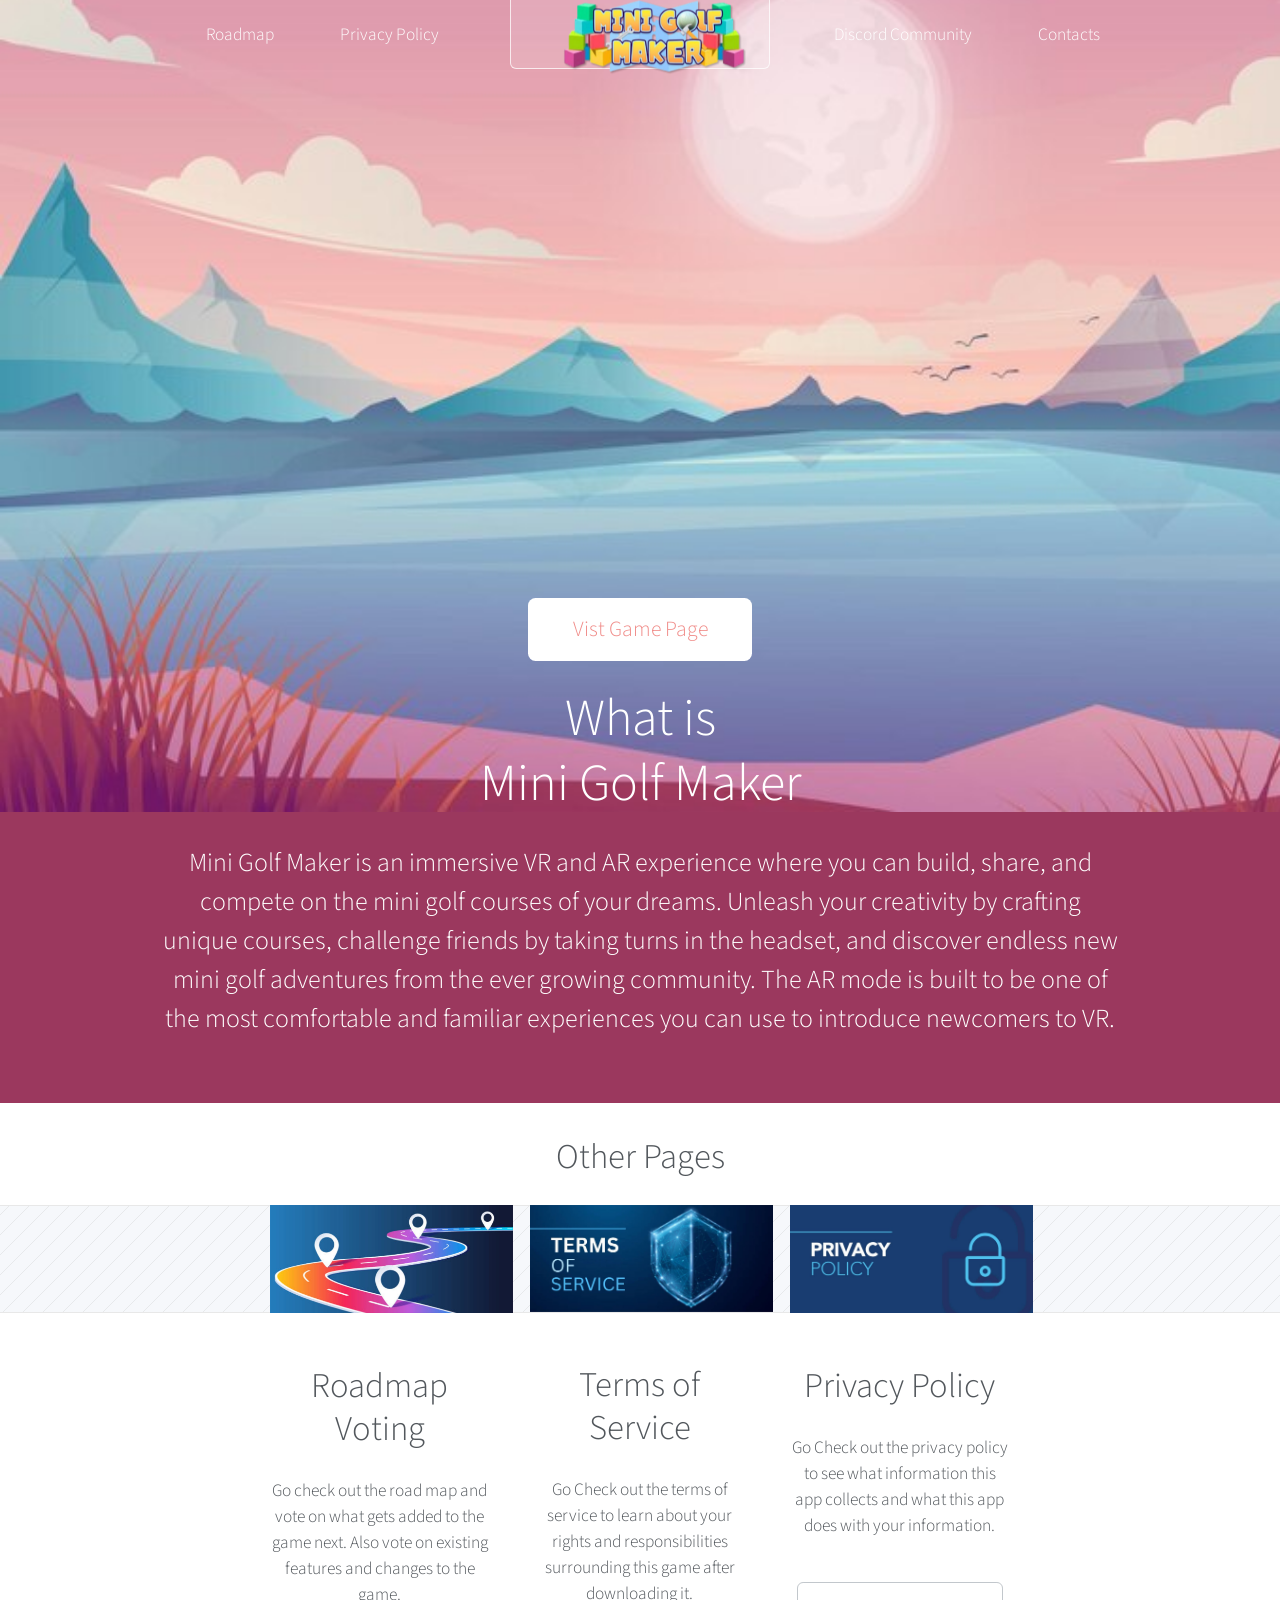
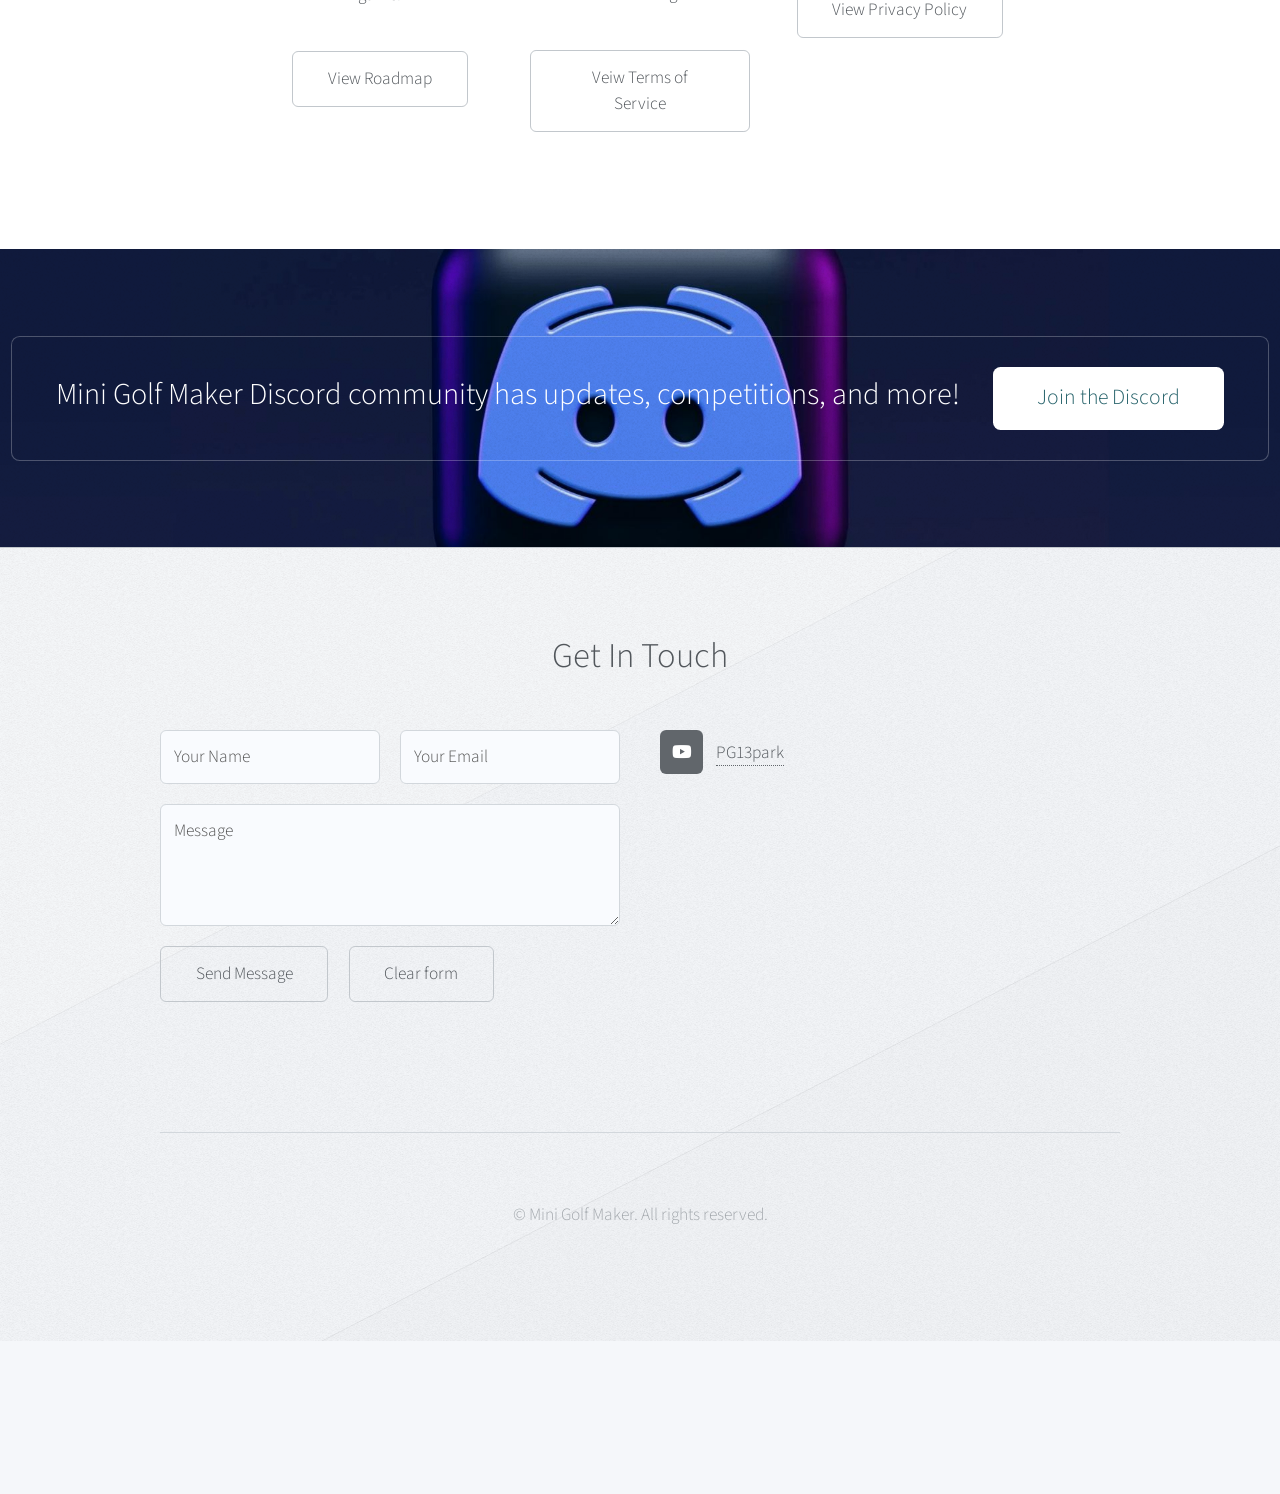
==== index.html @ 586a7c92 "Update index.html" ====
<!DOCTYPE HTML>
<html>
	<head>
		<link rel="icon" type="image/x-icon" href="favicon.ico">
		<title>Mini Golf Maker</title>
		<meta charset="utf-8" />
		<meta name="viewport" content="width=device-width, initial-scale=1, user-scalable=no" />
		<link rel="stylesheet" href="assets/css/main.css" />

		<!-- Add the delay JS function here -->
		<script>
			function delayPlay() {
				setTimeout(function() {
					document.getElementById('video').play();
				}, 2000); // 2-second delay
			}
		</script>
	</head>
	<body class="homepage is-preload">
		<div id="page-wrapper">

			<!-- Add Video Embed Here -->
				<div id="header" class="container">

					<!-- Add the YouTube Embed Code -->
					<div id="video-container">
						    <iframe id="video" width="100%" height="675" 
						            src="https://www.youtube.com/embed/Lx9HlrY6lFA?playsinline=1" 
						            frameborder="0" allowfullscreen></iframe>
						<!-- Logo -->
						<h1 id="logo">
						    <a href="#hero">
						        <img src="images/logo.png" alt="Mini Golf Maker">
						    </a>
						</h1>
					</div>
					<!-- Call delay function to autoplay after 2 seconds -->
					<script>delayPlay();</script>

						<Nav >
							<nav id="nav">
								<ul>
									<li>
										<a href="#Roadmap">Roadmap</a>
									</li>
									<li><a href="#Privacy-Policy">Privacy Policy</a></li>
									<li class="break"><a href="#promo-wrapper">Discord Community</a></li>
									<li><a href="#Contacts">Contacts</a></li>
								</ul>
							</nav>

				</div>	
				<div id="header-wrapper">
					<img src="images/PFPBG.jpg" alt="Background Image" class="header-image">
				</div>

					<!-- Hero -->
					<div id="hero-wrapper">
						<section id="hero" class="container">
							<ul class="actions">
								<li><a href="https://www.meta.com/experiences/mini-golf-maker/8640442249403873/?require_login=true" class="button">Vist Game Page</a></li>
							</ul>
							<header>
								<h2>What is
								<br />
								Mini Golf Maker</h2>
							</header>
							<p>Mini Golf Maker is an immersive VR and AR experience where you can build, share, and compete on the mini golf courses of your dreams. 
								Unleash your creativity by crafting unique courses, challenge friends by taking turns in the headset, and discover endless new mini golf adventures from the ever growing community. 
								The AR mode is built to be one of the most comfortable and familiar experiences you can use to introduce newcomers to VR.</p>
							<br />
						</section>
					</div>
				</div>

			<!-- Features 1 -->
			<!--
				<div class="wrapper">
					<div class="container">
						<div class="row">
							<section id="Roadmap" class="col-6 col-12-narrower feature">
								<div class="image-wrapper first">
									<a href="https://mini-golf-maker.ducalis.io/mini-golf-maker-roadmap" class="image featured first"><img src="images/roadmap.jpg" alt="" /></a>
								</div>
								<header>
									<h2>Roadmap and Voting</h2>
								</header>
								<p>Go check out the road map and vote on what gets added to the game next. 
									Also vote on existing features and changes to the game.</p>
								<ul class="actions">
									<li><a href="https://mini-golf-maker.ducalis.io/mini-golf-maker-roadmap" class="button">Visit Roadmap</a></li>
								</ul>
							</section>
							<section id="Privacy Policy" class="col-6 col-12-narrower feature">
								<div class="image-wrapper">
									<a href="#" class="image featured"><img src="images/privacy-policy.jpg" alt="" /></a>
								</div>
								<header>
									<h2>Privacy Policy</h2>
								</header>
								<p>Check out the privacy policy to see what information this app collects 
									and what this app does with your information.</p>
								<ul class="actions">
									<li><a href="no-sidebar.html" class="button">View Privacy Policy</a></li>
								</ul>
							</section>
						</div>
					</div>
				</div>
			-->

			<!-- Features 2 -->
				<div class="wrapper">
					<section class="container">
						<header class="major">
							<h2>Other Pages</h2>
						</header>
						<div class="row features">
							<section id="Roadmap" class="col-4 col-12-narrower feature">
								<div class="image-wrapper first">
									<a href="https://mini-golf-maker.ducalis.io/mini-golf-maker-roadmap" class="image featured"><img src="images/roadmap.jpg" alt="" /></a>
								</div>
								<header>
									<h2>Roadmap Voting</h2>
								</header>
								<p>Go check out the road map and vote on what gets added to the game next. 
									Also vote on existing features and changes to the game.</p>
									<ul class="actions">
										<li><a href="https://mini-golf-maker.ducalis.io/mini-golf-maker-roadmap" class="button">View Roadmap</a></li>
									</ul>
							</section>
							<section id="Terms-of-Service" class="col-4 col-12-narrower feature">
								<div class="image-wrapper">
									<a href="terms-of-service.html" class="image featured"><img src="images/TOS.jpg" alt="" /></a>
								</div>
								<header>
									<h2>Terms of Service</h2>
								</header>
								<p >Go Check out the terms of service to learn about your rights and responsibilities surrounding this game after downloading it.</p>
								<ul class="actions">
									<li><a href="terms-of-service.html" class="button">Veiw Terms of Service</a></li>
								</ul>
							</section>
							<section id="Privacy-Policy" class="col-4 col-12-narrower feature">
								<div class="image-wrapper">
									<a href="privacy-policy.html" class="image featured"><img src="images/privacy-policy.jpg" alt="" /></a>
								</div>
								<header>
									<h2>Privacy Policy</h2>
								</header>
								<p>Go Check out the privacy policy to see what information this app collects 
									and what this app does with your information.</p>
								<ul class="actions">
									<li><a href="privacy-policy.html" class="button">View Privacy Policy</a></li>
								</ul>
							</section>
						</div>
					</section>
				</div>

			<!-- Promo -->
				<head>
					<link rel="stylesheet" href="assets/css/main.css">
				</head>
				<body>
					<div id="promo-wrapper">
						<section id="promo">
							<h2>Mini Golf Maker Discord community has updates, competitions, and more!</h2>
							<a href="https://discord.gg/mYxRwSzwzf" class="button">Join the Discord</a>
						</section>
					</div>
				</body>

			<!-- Footer -->
				<div id="footer-wrapper">
					<div id="footer" class="container">
						<header class="major">
							<h2>Get In Touch</h2>
						</header>
						<div id="Contacts" class="row">
							<section class="col-6 col-12-narrower">
								<form method="POST" action="https://formspree.io/f/mdkaqgzl">
									<div class="row gtr-50">
										<div class="col-6 col-12-mobile">
											<input name="name" placeholder="Your Name" type="text" />
										</div>
										<div class="col-6 col-12-mobile">
											<input name="email" placeholder="Your Email" type="text" />
										</div>
										<div class="col-12">
											<textarea name="message" placeholder="Message"></textarea>
										</div>
										<div class="col-12">
											<ul class="actions">
												<li><input type="submit" value="Send Message" /></li>
												<li><input type="reset" value="Clear form" /></li>
											</ul>
										</div>
									</div>
								</form>
							</section>
							<section class="col-6 col-12-narrower">
								<div class="row gtr-0">
									<ul class="divided icons col-6 col-12-mobile">
										<li class="icon brands fa-youtube"><a href="https://www.youtube.com/channel/UCjV-VDiJbbCzYUJ2wFvccPA"><span class="extra">youtube.com/</span>PG13park</a></li>
									</ul>
								</div>
							</section>
						</div>
					</div>
					<div id="copyright" class="container">
						<ul class="menu">
							<li>&copy; Mini Golf Maker. All rights reserved.</li>
						</ul>
					</div>
				</div>

		</div>

		<!-- Scripts -->
			<script src="assets/js/jquery.min.js"></script>
			<script src="assets/js/jquery.dropotron.min.js"></script>
			<script src="assets/js/browser.min.js"></script>
			<script src="assets/js/breakpoints.min.js"></script>
			<script src="assets/js/util.js"></script>
			<script src="assets/js/main.js"></script>

	</body>
</html>
---- assets/css/main.css ----
@import url("fontawesome-all.min.css");
@import url("https://fonts.googleapis.com/css?family=Source+Sans+Pro:300,300italic,400,400italic,600");

/*
	Telephasic by HTML5 UP
	html5up.net | @ajlkn
	Free for personal and commercial use under the CCA 3.0 license (html5up.net/license)
*/

html, body, div, span, applet, object,
iframe, h1, h2, h3, h4, h5, h6, p, blockquote,
pre, a, abbr, acronym, address, big, cite,
code, del, dfn, em, img, ins, kbd, q, s, samp,
small, strike, strong, sub, sup, tt, var, b,
u, i, center, dl, dt, dd, ol, ul, li, fieldset,
form, label, legend, table, caption, tbody,
tfoot, thead, tr, th, td, article, aside,
canvas, details, embed, figure, figcaption,
footer, header, hgroup, menu, nav, output, ruby,
section, summary, time, mark, audio, video {
	margin: 0;
	padding: 0;
	border: 0;
	font-size: 100%;
	font: inherit;
	vertical-align: baseline;}

article, aside, details, figcaption, figure,
footer, header, hgroup, menu, nav, section {
	display: block;}

body {
	line-height: 1;
}

ol, ul {
	list-style: none;
}

blockquote, q {
	quotes: none;
}

	blockquote:before, blockquote:after, q:before, q:after {
		content: '';
		content: none;
	}

table {
	border-collapse: collapse;
	border-spacing: 0;
}

body {
	-webkit-text-size-adjust: none;
}

mark {
	background-color: transparent;
	color: inherit;
}

input::-moz-focus-inner {
	border: 0;
	padding: 0;
}

input, select, textarea {
	-moz-appearance: none;
	-webkit-appearance: none;
	-ms-appearance: none;
	appearance: none;
}

	#discordbg {
    		background-image: url('your-image-path/discordbg.jpg'); /* Update this path */
    		background-size: cover; /* Ensures the image covers the whole section */
    		background-position: center; /* Centers the image */
    		background-repeat: no-repeat; /* Prevents tiling */
    		padding: 50px 20px; /* Adds some space inside the section */
    		text-align: center; /* Centers text */
    		color: white; /* Adjust text color for visibility */
	}

/* Basic */

	@-ms-viewport {
		width: device-width;
	}

	html {
	    scroll-behavior: smooth;
	}

	html {
		box-sizing: border-box;
	}

	*, *:before, *:after {
		box-sizing: inherit;
	}

	body {
		background: #f5f7fa;
		font-family: 'Source Sans Pro', sans-serif;
		font-weight: 300;
		color: #52575c;
		line-height: 1.75em;
		font-size: 14pt;
	}

		body.is-preload *, body.is-preload *:before, body.is-preload *:after {
			-moz-animation: none !important;
			-webkit-animation: none !important;
			-ms-animation: none !important;
			animation: none !important;
			-moz-transition: none !important;
			-webkit-transition: none !important;
			-ms-transition: none !important;
			transition: none !important;
		}

	input, textarea, select {
		font-family: 'Source Sans Pro', sans-serif;
		font-weight: 300;
		color: #52575c;
		line-height: 1.75em;
		font-size: 15pt;
	}

	h1, h2, h3, h4, h5, h6 {
		font-weight: 300;
		color: #52575c;
	}

	h1 a, h2 a, h3 a, h4 a, h5 a, h6 a {
		color: inherit;
		text-decoration: none;
	}

	h2 {
		font-size: 2em;
		line-height: 1.25em;
	}

	#document #content h2{
		font-size: 2.4em;
		font-weight: 600;
		line-height: 1.25em;
	}

	h3 {
		font-size: 1.5em;
		line-height: 1.5em;
	}

	a {
		-moz-transition: color 0.25s ease-in-out, border-color 0.25s ease-in-out, background-color 0.25s ease-in-out;
		-webkit-transition: color 0.25s ease-in-out, border-color 0.25s ease-in-out, background-color 0.25s ease-in-out;
		-ms-transition: color 0.25s ease-in-out, border-color 0.25s ease-in-out, background-color 0.25s ease-in-out;
		transition: color 0.25s ease-in-out, border-color 0.25s ease-in-out, background-color 0.25s ease-in-out;
		color: inherit;
		text-decoration: none;
		border-bottom: dotted 1px #62676c;
	}

		a:hover {
			color: #f35858;
			border-bottom-color: rgba(255, 255, 255, 0);
		}

	strong, b {
		font-weight: 400;
		color: #42474c;
	}

	em, i {
		font-style: italic;
	}

	sub {
		position: relative;
		top: 0.5em;
		font-size: 0.8em;
	}

	sup {
		position: relative;
		top: -0.5em;
		font-size: 0.8em;
	}

	hr {
		border: 0;
		border-top: solid 1px #c2c7cc;
	}

	blockquote {
		border-left: solid 0.5em #c2c7cc;
		padding: 1em 0 1em 2em;
		font-style: italic;
	}

	p, ul, ol, dl, table {
		margin-bottom: 1.5em;
	}

	@media screen and (max-width: 666px){
		#Roadmap p, #Privacy-Policy p, #Terms-of-Service p {
			font-size: 1.1em;
			width: 80vw;
			line-height: 1.25em;
		}
	}

	.features {
		margin-bottom: 1.5em;
	}

	.feature {
		text-align: center;
	}

/* Sections/Article */

	section, article {
		margin-bottom: 3em;
	}

	section > :last-child,
	article > :last-child,
	section:last-child,
	article:last-child {
		margin-bottom: 0;
	}

	.row > section, .row > article {
		margin-bottom: 0;
	}

	header {
		margin-bottom: 1.5em;
	}

		header > p {
			display: block;
			color: #f35858;
			padding: 0.75em 0 1em 0;
			font-size: 1.5em;
			line-height: 1.5em;
		}

		header.major {
			text-align: center;
		}

/* Container */

	.container {
		margin: 0 auto;
		max-width: 100%;
		width: 1200px;
	}

		@media screen and (max-width: 1280px) {

			.container {
				width: 960px;
			}

		}

		@media screen and (max-width: 1080px) {

			.container {
				width: 100%;
			}

		}

		@media screen and (max-width: 820px) {

			.container {
				width: 100%;
			}

		}

		@media screen and (max-width: 736px) {

			.container {
				width: 100%;
			}

		}

		@media screen and (max-width: 480px) {

			.container {
				width: 100%;
			}

		}

/* Row */

	.row {
		display: flex;
		flex-wrap: wrap;
		box-sizing: border-box;
		align-items: stretch;
	}

		.row > * {
			box-sizing: border-box;
		}

		.row.gtr-uniform > * > :last-child {
			margin-bottom: 0;
		}

		.row.aln-left {
			justify-content: flex-start;
		}

		.row.aln-center {
			justify-content: center;
		}

		.row.aln-right {
			justify-content: flex-end;
		}

		.row.aln-top {
			align-items: flex-start;
		}

		.row.aln-middle {
			align-items: center;
		}

		.row.aln-bottom {
			align-items: flex-end;
		}

		.row > .imp {
			order: -1;
		}

		.row > .col-1 {
			width: 8.33333%;
		}

		.row > .off-1 {
			margin-left: 8.33333%;
		}

		.row > .col-2 {
			width: 16.66667%;
		}

		.row > .off-2 {
			margin-left: 16.66667%;
		}

		.row > .col-3 {
			width: 25%;
		}

		.row > .off-3 {
			margin-left: 25%;
		}

		.row > .col-4 {
			width: 33.33333%;
		}

		.row > .off-4 {
			margin-left: 33.33333%;
		}

		.row > .col-5 {
			width: 41.66667%;
		}

		.row > .off-5 {
			margin-left: 41.66667%;
		}

		.row > .col-6 {
			width: 50%;
		}

		.row > .off-6 {
			margin-left: 50%;
		}

		.row > .col-7 {
			width: 58.33333%;
		}

		.row > .off-7 {
			margin-left: 58.33333%;
		}

		.row > .col-8 {
			width: 66.66667%;
		}

		.row > .off-8 {
			margin-left: 66.66667%;
		}

		.row > .col-9 {
			width: 75%;
		}

		.row > .off-9 {
			margin-left: 75%;
		}

		.row > .col-10 {
			width: 83.33333%;
		}

		.row > .off-10 {
			margin-left: 83.33333%;
		}

		.row > .col-11 {
			width: 91.66667%;
		}

		.row > .off-11 {
			margin-left: 91.66667%;
		}

		.row > .col-12 {
			width: 100%;
		}

		.row > .off-12 {
			margin-left: 100%;
		}

		.row.gtr-0 {
			margin-top: 0px;
			margin-left: 0px;
		}

			.row.gtr-0 > * {
				padding: 0px 0 0 0px;
			}

			.row.gtr-0.gtr-uniform {
				margin-top: 0px;
			}

				.row.gtr-0.gtr-uniform > * {
					padding-top: 0px;
				}

		.row.gtr-25 {
			margin-top: -12.5px;
			margin-left: -12.5px;
		}

			.row.gtr-25 > * {
				padding: 12.5px 0 0 12.5px;
			}

			.row.gtr-25.gtr-uniform {
				margin-top: -12.5px;
			}

				.row.gtr-25.gtr-uniform > * {
					padding-top: 12.5px;
				}

		.row.gtr-50 {
			margin-top: -25px;
			margin-left: -25px;
		}

			.row.gtr-50 > * {
				padding: 25px 0 0 25px;
			}

			.row.gtr-50.gtr-uniform {
				margin-top: -25px;
			}

				.row.gtr-50.gtr-uniform > * {
					padding-top: 25px;
				}

		.row {
			margin-top: -50px;
			margin-left: -50px;
		}

			.row > * {
				padding: 50px 0 0 50px;
			}

			.row.gtr-uniform {
				margin-top: -50px;
			}

				.row.gtr-uniform > * {
					padding-top: 50px;
				}

		.row.gtr-150 {
			margin-top: -75px;
			margin-left: -75px;
		}

			.row.gtr-150 > * {
				padding: 75px 0 0 75px;
			}

			.row.gtr-150.gtr-uniform {
				margin-top: -75px;
			}

				.row.gtr-150.gtr-uniform > * {
					padding-top: 75px;
				}

		.row.gtr-200 {
			margin-top: -100px;
			margin-left: -100px;
		}

			.row.gtr-200 > * {
				padding: 100px 0 0 100px;
			}

			.row.gtr-200.gtr-uniform {
				margin-top: -100px;
			}

				.row.gtr-200.gtr-uniform > * {
					padding-top: 100px;
				}

		@media screen and (max-width: 1280px) {

			.row {
				display: flex;
				flex-wrap: wrap;
				box-sizing: border-box;
				align-items: stretch;
			}

				.row > * {
					box-sizing: border-box;
				}

				.row.gtr-uniform > * > :last-child {
					margin-bottom: 0;
				}

				.row.aln-left {
					justify-content: flex-start;
				}

				.row.aln-center {
					justify-content: center;
				}

				.row.aln-right {
					justify-content: flex-end;
				}

				.row.aln-top {
					align-items: flex-start;
				}

				.row.aln-middle {
					align-items: center;
				}

				.row.aln-bottom {
					align-items: flex-end;
				}

				.row > .imp-normal {
					order: -1;
				}

				.row > .col-1-normal {
					width: 8.33333%;
				}

				.row > .off-1-normal {
					margin-left: 8.33333%;
				}

				.row > .col-2-normal {
					width: 16.66667%;
				}

				.row > .off-2-normal {
					margin-left: 16.66667%;
				}

				.row > .col-3-normal {
					width: 25%;
				}

				.row > .off-3-normal {
					margin-left: 25%;
				}

				.row > .col-4-normal {
					width: 33.33333%;
				}

				.row > .off-4-normal {
					margin-left: 33.33333%;
				}

				.row > .col-5-normal {
					width: 41.66667%;
				}

				.row > .off-5-normal {
					margin-left: 41.66667%;
				}

				.row > .col-6-normal {
					width: 50%;
				}

				.row > .off-6-normal {
					margin-left: 50%;
				}

				.row > .col-7-normal {
					width: 58.33333%;
				}

				.row > .off-7-normal {
					margin-left: 58.33333%;
				}

				.row > .col-8-normal {
					width: 66.66667%;
				}

				.row > .off-8-normal {
					margin-left: 66.66667%;
				}

				.row > .col-9-normal {
					width: 75%;
				}

				.row > .off-9-normal {
					margin-left: 75%;
				}

				.row > .col-10-normal {
					width: 83.33333%;
				}

				.row > .off-10-normal {
					margin-left: 83.33333%;
				}

				.row > .col-11-normal {
					width: 91.66667%;
				}

				.row > .off-11-normal {
					margin-left: 91.66667%;
				}

				.row > .col-12-normal {
					width: 100%;
				}

				.row > .off-12-normal {
					margin-left: 100%;
				}

				.row.gtr-0 {
					margin-top: 0px;
					margin-left: 0px;
				}

					.row.gtr-0 > * {
						padding: 0px 0 0 0px;
					}

					.row.gtr-0.gtr-uniform {
						margin-top: 0px;
					}

						.row.gtr-0.gtr-uniform > * {
							padding-top: 0px;
						}

				.row.gtr-25 {
					margin-top: -10px;
					margin-left: -10px;
				}

					.row.gtr-25 > * {
						padding: 10px 0 0 10px;
					}

					.row.gtr-25.gtr-uniform {
						margin-top: -10px;
					}

						.row.gtr-25.gtr-uniform > * {
							padding-top: 10px;
						}

				.row.gtr-50 {
					margin-top: -20px;
					margin-left: -20px;
				}

					.row.gtr-50 > * {
						padding: 20px 0 0 20px;
					}

					.row.gtr-50.gtr-uniform {
						margin-top: -20px;
					}

						.row.gtr-50.gtr-uniform > * {
							padding-top: 20px;
						}

				.row {
					margin-top: -40px;
					margin-left: -40px;
				}

					.row > * {
						padding: 40px 0 0 40px;
					}

					.row.gtr-uniform {
						margin-top: -40px;
					}

						.row.gtr-uniform > * {
							padding-top: 40px;
						}

				.row.gtr-150 {
					margin-top: -60px;
					margin-left: -60px;
				}

					.row.gtr-150 > * {
						padding: 60px 0 0 60px;
					}

					.row.gtr-150.gtr-uniform {
						margin-top: -60px;
					}

						.row.gtr-150.gtr-uniform > * {
							padding-top: 60px;
						}

				.row.gtr-200 {
					margin-top: -80px;
					margin-left: -80px;
				}

					.row.gtr-200 > * {
						padding: 80px 0 0 80px;
					}

					.row.gtr-200.gtr-uniform {
						margin-top: -80px;
					}

						.row.gtr-200.gtr-uniform > * {
							padding-top: 80px;
						}

		}

		@media screen and (max-width: 1080px) {

			.row {
				display: flex;
				flex-wrap: wrap;
				box-sizing: border-box;
				align-items: stretch;
			}

				.row > * {
					box-sizing: border-box;
				}

				.row.gtr-uniform > * > :last-child {
					margin-bottom: 0;
				}

				.row.aln-left {
					justify-content: flex-start;
				}

				.row.aln-center {
					justify-content: center;
				}

				.row.aln-right {
					justify-content: flex-end;
				}

				.row.aln-top {
					align-items: flex-start;
				}

				.row.aln-middle {
					align-items: center;
				}

				.row.aln-bottom {
					align-items: flex-end;
				}

				.row > .imp-narrow {
					order: -1;
				}

				.row > .col-1-narrow {
					width: 8.33333%;
				}

				.row > .off-1-narrow {
					margin-left: 8.33333%;
				}

				.row > .col-2-narrow {
					width: 16.66667%;
				}

				.row > .off-2-narrow {
					margin-left: 16.66667%;
				}

				.row > .col-3-narrow {
					width: 25%;
				}

				.row > .off-3-narrow {
					margin-left: 25%;
				}

				.row > .col-4-narrow {
					width: 33.33333%;
				}

				.row > .off-4-narrow {
					margin-left: 33.33333%;
				}

				.row > .col-5-narrow {
					width: 41.66667%;
				}

				.row > .off-5-narrow {
					margin-left: 41.66667%;
				}

				.row > .col-6-narrow {
					width: 50%;
				}

				.row > .off-6-narrow {
					margin-left: 50%;
				}

				.row > .col-7-narrow {
					width: 58.33333%;
				}

				.row > .off-7-narrow {
					margin-left: 58.33333%;
				}

				.row > .col-8-narrow {
					width: 66.66667%;
				}

				.row > .off-8-narrow {
					margin-left: 66.66667%;
				}

				.row > .col-9-narrow {
					width: 75%;
				}

				.row > .off-9-narrow {
					margin-left: 75%;
				}

				.row > .col-10-narrow {
					width: 83.33333%;
				}

				.row > .off-10-narrow {
					margin-left: 83.33333%;
				}

				.row > .col-11-narrow {
					width: 91.66667%;
				}

				.row > .off-11-narrow {
					margin-left: 91.66667%;
				}

				.row > .col-12-narrow {
					width: 100%;
				}

				.row > .off-12-narrow {
					margin-left: 100%;
				}

				.row.gtr-0 {
					margin-top: 0px;
					margin-left: 0px;
				}

					.row.gtr-0 > * {
						padding: 0px 0 0 0px;
					}

					.row.gtr-0.gtr-uniform {
						margin-top: 0px;
					}

						.row.gtr-0.gtr-uniform > * {
							padding-top: 0px;
						}

				.row.gtr-25 {
					margin-top: -10px;
					margin-left: -10px;
				}

					.row.gtr-25 > * {
						padding: 10px 0 0 10px;
					}

					.row.gtr-25.gtr-uniform {
						margin-top: -10px;
					}

						.row.gtr-25.gtr-uniform > * {
							padding-top: 10px;
						}

				.row.gtr-50 {
					margin-top: -20px;
					margin-left: -20px;
				}

					.row.gtr-50 > * {
						padding: 20px 0 0 20px;
					}

					.row.gtr-50.gtr-uniform {
						margin-top: -20px;
					}

						.row.gtr-50.gtr-uniform > * {
							padding-top: 20px;
						}

				.row {
					margin-top: -40px;
					margin-left: -40px;
				}

					.row > * {
						padding: 40px 0 0 40px;
					}

					.row.gtr-uniform {
						margin-top: -40px;
					}

						.row.gtr-uniform > * {
							padding-top: 40px;
						}

				.row.gtr-150 {
					margin-top: -60px;
					margin-left: -60px;
				}

					.row.gtr-150 > * {
						padding: 60px 0 0 60px;
					}

					.row.gtr-150.gtr-uniform {
						margin-top: -60px;
					}

						.row.gtr-150.gtr-uniform > * {
							padding-top: 60px;
						}

				.row.gtr-200 {
					margin-top: -80px;
					margin-left: -80px;
				}

					.row.gtr-200 > * {
						padding: 80px 0 0 80px;
					}

					.row.gtr-200.gtr-uniform {
						margin-top: -80px;
					}

						.row.gtr-200.gtr-uniform > * {
							padding-top: 80px;
						}

		}

		@media screen and (max-width: 376px) {
			.row > .col-12-narrower {
				width: 100%;
				position: relative;
			}

			#Roadmap, #Privacy-Policy, #Terms-of-Service {
				left: -43.5vw !important;
			}
		}


		@media screen and (max-width: 666px) {

			.row {
				display: flex;
				flex-wrap: wrap;
				box-sizing: border-box;
				align-items: stretch;
			}

				.row > * {
					box-sizing: border-box;
				}

				.row.gtr-uniform > * > :last-child {
					margin-bottom: 0;
				}

				.row.aln-left {
					justify-content: flex-start;
				}

				.row.aln-center {
					justify-content: center;
				}

				.row.aln-right {
					justify-content: flex-end;
				}

				.row.aln-top {
					align-items: flex-start;
				}

				.row.aln-middle {
					align-items: center;
				}

				.row.aln-bottom {
					align-items: flex-end;
				}

				.row > .imp-narrower {
					order: -1;
				}

				.row > .col-1-narrower {
					width: 8.33333%;
				}

				.row > .off-1-narrower {
					margin-left: 8.33333%;
				}

				.row > .col-2-narrower {
					width: 16.66667%;
				}

				.row > .off-2-narrower {
					margin-left: 16.66667%;
				}

				.row > .col-3-narrower {
					width: 25%;
				}

				.row > .off-3-narrower {
					margin-left: 25%;
				}

				.row > .col-4-narrower {
					width: 33.33333%;
				}

				.row > .off-4-narrower {
					margin-left: 33.33333%;
				}

				.row > .col-5-narrower {
					width: 41.66667%;
				}

				.row > .off-5-narrower {
					margin-left: 41.66667%;
				}

				.row > .col-6-narrower {
					width: 50%;
				}

				.row > .off-6-narrower {
					margin-left: 50%;
				}

				.row > .col-7-narrower {
					width: 58.33333%;
				}

				.row > .off-7-narrower {
					margin-left: 58.33333%;
				}

				.row > .col-8-narrower {
					width: 66.66667%;
				}

				.row > .off-8-narrower {
					margin-left: 66.66667%;
				}

				.row > .col-9-narrower {
					width: 75%;
				}

				.row > .off-9-narrower {
					margin-left: 75%;
				}

				.row > .col-10-narrower {
					width: 83.33333%;
				}

				.row > .off-10-narrower {
					margin-left: 83.33333%;
				}

				.row > .col-11-narrower {
					width: 91.66667%;
				}

				.row > .off-11-narrower {
					margin-left: 91.66667%;
				}

				.row > .col-12-narrower {
					width: 100%;
					position: relative;
					left: -54vw;
				}

				#footer .row > .col-12-narrower {
					left: 0vw;
					width: 100%;
				}

				.row > .off-12-narrower {
					margin-left: 100%;
				}

				.row.gtr-0 {
					margin-top: 0px;
					margin-left: 0px;
				}

					.row.gtr-0 > * {
						padding: 0px 0 0 0px;
					}

					.row.gtr-0.gtr-uniform {
						margin-top: 0px;
					}

						.row.gtr-0.gtr-uniform > * {
							padding-top: 0px;
						}

				.row.gtr-25 {
					margin-top: -7.5px;
					margin-left: -7.5px;
				}

					.row.gtr-25 > * {
						padding: 7.5px 0 0 7.5px;
					}

					.row.gtr-25.gtr-uniform {
						margin-top: -7.5px;
					}

						.row.gtr-25.gtr-uniform > * {
							padding-top: 7.5px;
						}

				.row.gtr-50 {
					margin-top: -15px;
					margin-left: -15px;
				}

					.row.gtr-50 > * {
						padding: 15px 0 0 15px;
					}

					.row.gtr-50.gtr-uniform {
						margin-top: -15px;
					}

						.row.gtr-50.gtr-uniform > * {
							padding-top: 15px;
						}

				.row {
					margin-top: -30px;
					margin-left: -30px;
				}

					.row > * {
						padding: 30px 0 0 30px;
					}

					.row.gtr-uniform {
						margin-top: -30px;
					}

						.row.gtr-uniform > * {
							padding-top: 30px;
						}

				.row.gtr-150 {
					margin-top: -45px;
					margin-left: -45px;
				}

					.row.gtr-150 > * {
						padding: 45px 0 0 45px;
					}

					.row.gtr-150.gtr-uniform {
						margin-top: -45px;
					}

						.row.gtr-150.gtr-uniform > * {
							padding-top: 45px;
						}

				.row.gtr-200 {
					margin-top: -60px;
					margin-left: -60px;
				}

					.row.gtr-200 > * {
						padding: 60px 0 0 60px;
					}

					.row.gtr-200.gtr-uniform {
						margin-top: -60px;
					}

						.row.gtr-200.gtr-uniform > * {
							padding-top: 60px;
						}

		}

		@media screen and (max-width: 666px) {

			.row {
				display: flex;
				flex-wrap: wrap;
				box-sizing: border-box;
				align-items: stretch;
			}

				.row > * {
					box-sizing: border-box;
				}

				.row.gtr-uniform > * > :last-child {
					margin-bottom: 0;
				}

				.row.aln-left {
					justify-content: flex-start;
				}

				.row.aln-center {
					justify-content: center;
				}

				.row.aln-right {
					justify-content: flex-end;
				}

				.row.aln-top {
					align-items: flex-start;
				}

				.row.aln-middle {
					align-items: center;
				}

				.row.aln-bottom {
					align-items: flex-end;
				}

				.row > .imp-mobile {
					order: -1;
				}

				.row > .col-1-mobile {
					width: 8.33333%;
				}

				.row > .off-1-mobile {
					margin-left: 8.33333%;
				}

				.row > .col-2-mobile {
					width: 16.66667%;
				}

				.row > .off-2-mobile {
					margin-left: 16.66667%;
				}

				.row > .col-3-mobile {
					width: 25%;
				}

				.row > .off-3-mobile {
					margin-left: 25%;
				}

				.row > .col-4-mobile {
					width: 33.33333%;
				}

				.row > .off-4-mobile {
					margin-left: 33.33333%;
				}

				.row > .col-5-mobile {
					width: 41.66667%;
				}

				.row > .off-5-mobile {
					margin-left: 41.66667%;
				}

				.row > .col-6-mobile {
					width: 50%;
				}

				.row > .off-6-mobile {
					margin-left: 50%;
				}

				.row > .col-7-mobile {
					width: 58.33333%;
				}

				.row > .off-7-mobile {
					margin-left: 58.33333%;
				}

				.row > .col-8-mobile {
					width: 66.66667%;
				}

				.row > .off-8-mobile {
					margin-left: 66.66667%;
				}

				.row > .col-9-mobile {
					width: 75%;
				}

				.row > .off-9-mobile {
					margin-left: 75%;
				}

				.row > .col-10-mobile {
					width: 83.33333%;
				}

				.row > .off-10-mobile {
					margin-left: 83.33333%;
				}

				.row > .col-11-mobile {
					width: 91.66667%;
				}

				.row > .off-11-mobile {
					margin-left: 91.66667%;
				}

				.row > .col-12-mobile {
					width: 100%;
				}

				.row > .off-12-mobile {
					margin-left: 100%;
				}

				.row.gtr-0 {
					margin-top: 0px;
					margin-left: 0px;
				}

					.row.gtr-0 > * {
						padding: 0px 0 0 0px;
					}

					.row.gtr-0.gtr-uniform {
						margin-top: 0px;
					}

						.row.gtr-0.gtr-uniform > * {
							padding-top: 0px;
						}

				.row.gtr-25 {
					margin-top: -5px;
					margin-left: -5px;
				}

					.row.gtr-25 > * {
						padding: 5px 0 0 5px;
					}

					.row.gtr-25.gtr-uniform {
						margin-top: -5px;
					}

						.row.gtr-25.gtr-uniform > * {
							padding-top: 5px;
						}

				.row.gtr-50 {
					margin-top: -10px;
					margin-left: -10px;
				}

					.row.gtr-50 > * {
						padding: 10px 0 0 10px;
					}

					.row.gtr-50.gtr-uniform {
						margin-top: -10px;
					}

						.row.gtr-50.gtr-uniform > * {
							padding-top: 10px;
						}

				.row {
					margin-top: -20px;
					margin-left: -20px;
				}

					.row > * {
						padding: 20px 0 0 20px;
					}

					.row.gtr-uniform {
						margin-top: -20px;
					}

						.row.gtr-uniform > * {
							padding-top: 20px;
						}

				.row.gtr-150 {
					margin-top: -30px;
					margin-left: -30px;
				}

					.row.gtr-150 > * {
						padding: 30px 0 0 30px;
					}

					.row.gtr-150.gtr-uniform {
						margin-top: -30px;
					}

						.row.gtr-150.gtr-uniform > * {
							padding-top: 30px;
						}

				.row.gtr-200 {
					margin-top: -40px;
					margin-left: -40px;
				}

					.row.gtr-200 > * {
						padding: 40px 0 0 40px;
					}

					.row.gtr-200.gtr-uniform {
						margin-top: -40px;
					}

						.row.gtr-200.gtr-uniform > * {
							padding-top: 40px;
						}

		}

		@media screen and (max-width: 480px) {

			.row {
				display: flex;
				flex-wrap: wrap;
				box-sizing: border-box;
				align-items: stretch;
			}

				.row > * {
					box-sizing: border-box;
				}

				.row.gtr-uniform > * > :last-child {
					margin-bottom: 0;
				}

				.row.aln-left {
					justify-content: flex-start;
				}

				.row.aln-center {
					justify-content: center;
				}

				.row.aln-right {
					justify-content: flex-end;
				}

				.row.aln-top {
					align-items: flex-start;
				}

				.row.aln-middle {
					align-items: center;
				}

				.row.aln-bottom {
					align-items: flex-end;
				}

				.row > .imp-mobilep {
					order: -1;
				}

				.row > .col-1-mobilep {
					width: 8.33333%;
				}

				.row > .off-1-mobilep {
					margin-left: 8.33333%;
				}

				.row > .col-2-mobilep {
					width: 16.66667%;
				}

				.row > .off-2-mobilep {
					margin-left: 16.66667%;
				}

				.row > .col-3-mobilep {
					width: 25%;
				}

				.row > .off-3-mobilep {
					margin-left: 25%;
				}

				.row > .col-4-mobilep {
					width: 33.33333%;
				}

				.row > .off-4-mobilep {
					margin-left: 33.33333%;
				}

				.row > .col-5-mobilep {
					width: 41.66667%;
				}

				.row > .off-5-mobilep {
					margin-left: 41.66667%;
				}

				.row > .col-6-mobilep {
					width: 50%;
				}

				.row > .off-6-mobilep {
					margin-left: 50%;
				}

				.row > .col-7-mobilep {
					width: 58.33333%;
				}

				.row > .off-7-mobilep {
					margin-left: 58.33333%;
				}

				.row > .col-8-mobilep {
					width: 66.66667%;
				}

				.row > .off-8-mobilep {
					margin-left: 66.66667%;
				}

				.row > .col-9-mobilep {
					width: 75%;
				}

				.row > .off-9-mobilep {
					margin-left: 75%;
				}

				.row > .col-10-mobilep {
					width: 83.33333%;
				}

				.row > .off-10-mobilep {
					margin-left: 83.33333%;
				}

				.row > .col-11-mobilep {
					width: 91.66667%;
				}

				.row > .off-11-mobilep {
					margin-left: 91.66667%;
				}

				.row > .col-12-mobilep {
					width: 100%;
				}

				.row > .off-12-mobilep {
					margin-left: 100%;
				}

				.row.gtr-0 {
					margin-top: 0px;
					margin-left: 0px;
				}

					.row.gtr-0 > * {
						padding: 0px 0 0 0px;
					}

					.row.gtr-0.gtr-uniform {
						margin-top: 0px;
					}

						.row.gtr-0.gtr-uniform > * {
							padding-top: 0px;
						}

				.row.gtr-25 {
					margin-top: -5px;
					margin-left: -5px;
				}

					.row.gtr-25 > * {
						padding: 5px 0 0 5px;
					}

					.row.gtr-25.gtr-uniform {
						margin-top: -5px;
					}

						.row.gtr-25.gtr-uniform > * {
							padding-top: 5px;
						}

				.row.gtr-50 {
					margin-top: -10px;
					margin-left: -10px;
				}

					.row.gtr-50 > * {
						padding: 10px 0 0 10px;
					}

					.row.gtr-50.gtr-uniform {
						margin-top: -10px;
					}

						.row.gtr-50.gtr-uniform > * {
							padding-top: 10px;
						}

				.row {
					margin-top: -20px;
					margin-left: -20px;
				}

					.row > * {
						padding: 20px 0 0 20px;
					}

					.row.gtr-uniform {
						margin-top: -20px;
					}

						.row.gtr-uniform > * {
							padding-top: 20px;
						}

				.row.gtr-150 {
					margin-top: -30px;
					margin-left: -30px;
				}

					.row.gtr-150 > * {
						padding: 30px 0 0 30px;
					}

					.row.gtr-150.gtr-uniform {
						margin-top: -30px;
					}

						.row.gtr-150.gtr-uniform > * {
							padding-top: 30px;
						}

				.row.gtr-200 {
					margin-top: -40px;
					margin-left: -40px;
				}

					.row.gtr-200 > * {
						padding: 40px 0 0 40px;
					}

					.row.gtr-200.gtr-uniform {
						margin-top: -40px;
					}

						.row.gtr-200.gtr-uniform > * {
							padding-top: 40px;
						}

		}

/* logo */
#logo img {
    	background: transparent;
    	width: 200px; /* Adjust as needed */
    	/*height: auto; /* Keeps the aspect ratio */
}
#logo img {
	display: block;
	position: relative;
	top: -62px;
	left: 43px;
	z-index: 4;
}


/* Image */

	.image {
		-moz-transition: opacity 0.25s ease-in-out;
		-webkit-transition: opacity 0.25s ease-in-out;
		-ms-transition: opacity 0.25s ease-in-out;
		transition: opacity 0.25s ease-in-out;
		display: inline-block;
		outline: 0;
		border: 0;
	}

		.image img {
			display: block;
			width: 100%;
		}

		.image.fit {
			display: block;
			width: 100%;
		}

		.image.featured {
			display: block;
			width: 100%;
			margin: 0 0 3em 0;
		}

		.image.left {
			float: left;
			margin: 0 2em 2em 0;
		}

		.image.centered {
			display: block;
			margin: 0 0 3em 0;
		}

			.image.centered img {
				margin: 0 auto;
				width: auto;
			}

	a.image:hover {
		opacity: 0.85;
	}

/* List */

	ul {
		list-style: disc;
		padding-left: 1em;
	}

		ul li {
			padding-left: 0.5em;
		}

	ol {
		list-style: decimal;
		padding-left: 1.25em;
	}

		ol li {
			padding-left: 0.25em;
		}

/* Actions */

	ul.actions {
		padding-top: 1em;
		list-style: none;
		padding-left: 0;
	}

		ul.actions.major {
			text-align: center;
		}

		ul.actions li {
			display: inline-block;
			margin-left: 1em;
			padding-left: 0;
		}

			ul.actions li:first-child {
				margin-left: 0;
			}

/* Divided */

	ul.divided {
		list-style: none;
		padding-left: 0;
	}

		ul.divided li {
			border-top: solid 1px #d2d7dc;
			padding-top: 2em;
			margin-top: 2em;
			padding-left: 0;
		}

			ul.divided li:first-child {
				padding-top: 0;
				margin-top: 0;
				border-top: 0;
			}

/* Icons */

	ul.icons {
		list-style: none;
		padding-left: 0;
	}

		ul.icons li {
			padding-left: 0;
		}

			ul.icons li:before {
				display: inline-block;
				color: #fff;
				background: #61666b;
				width: 2.5em;
				height: 2.5em;
				border-radius: 0.35em;
				text-align: center;
				line-height: 2.5em;
				margin-right: 0.75em;
			}

/* Menu */

	ul.menu {
		list-style: none;
		padding-left: 0;
	}

		ul.menu li {
			display: inline-block;
			border-left: solid 1px #d2d7dc;
			padding-left: 1em;
			margin-left: 1em;
		}

			ul.menu li:first-child {
				border-left: 0;
				padding-left: 0;
				margin-left: 0;
			}

/* Form */

	form .actions {
		padding-top: 0;
	}

	form label {
		display: block;
		font-weight: 300;
		color: #52575c;
		margin: 0 0 0.5em 0;
	}

	form input[type="text"],
	form input[type="email"],
	form input[type="password"],
	form select,
	form textarea {
		-moz-transition: background-color 0.25s ease-in-out;
		-webkit-transition: background-color 0.25s ease-in-out;
		-ms-transition: background-color 0.25s ease-in-out;
		transition: background-color 0.25s ease-in-out;
		-webkit-appearance: none;
		display: block;
		background: #f9fbfe;
		border: solid 1px #d2d7dc;
		border-radius: 0.35em;
		width: 100%;
		line-height: 1.5em;
		padding: 0.75em;
	}

		form input[type="text"]:focus,
		form input[type="email"]:focus,
		form input[type="password"]:focus,
		form select:focus,
		form textarea:focus {
			background: #fff;
		}

	form textarea {
		min-height: 7em;
	}

	form ::-webkit-input-placeholder {
		color: #555 !important;
	}

	form :-moz-placeholder {
		color: #555 !important;
	}

	form ::-moz-placeholder {
		color: #555 !important;
	}

	form :-ms-input-placeholder {
		color: #555 !important;
	}

	form ::-moz-focus-inner {
		border: 0;
	}

/* Table */

	table {
		width: 100%;
	}

		table.default {
			width: 100%;
		}

			table.default tbody tr {
				border-top: solid 1px #D2D7DC;
			}

				table.default tbody tr:nth-child(2n+1) {
					background: #f9fbfe;
				}

			table.default td {
				padding: 0.5em 1em 0.5em 1em;
			}

			table.default th {
				text-align: left;
				font-weight: 400;
				padding: 0.5em 1em 0.5em 1em;
			}

			table.default tfoot {
				border-top: solid 1px #D2D7DC;
			}

/* Button */

	input[type="button"],
	input[type="submit"],
	input[type="reset"],
	button,
	.button {
		-moz-transition: color 0.25s ease-in-out, border-color 0.25s ease-in-out, background-color 0.25s ease-in-out;
		-webkit-transition: color 0.25s ease-in-out, border-color 0.25s ease-in-out, background-color 0.25s ease-in-out;
		-ms-transition: color 0.25s ease-in-out, border-color 0.25s ease-in-out, background-color 0.25s ease-in-out;
		transition: color 0.25s ease-in-out, border-color 0.25s ease-in-out, background-color 0.25s ease-in-out;
		display: inline-block;
		color: inherit;
		background: none;
		text-decoration: none;
		border: solid 1px #c2c7cc;
		border-radius: 0.35em;
		padding: 0.8em 2em 0.8em 2em;
		cursor: pointer;
		outline: 0;
	}

		input[type="button"]:hover,
		input[type="submit"]:hover,
		input[type="reset"]:hover,
		button:hover,
		.button:hover {
			color: #f35858;
			border-color: rgba(243, 88, 88, 0.5);
		}

/* Icons */

	.icon {
		text-decoration: none;
		text-decoration: none;
	}

		.icon:before {
			-moz-osx-font-smoothing: grayscale;
			-webkit-font-smoothing: antialiased;
			display: inline-block;
			font-style: normal;
			font-variant: normal;
			text-rendering: auto;
			line-height: 1;
			text-transform: none !important;
			font-family: 'Font Awesome 5 Free';
			font-weight: 400;
		}

		.icon:before {
			line-height: inherit;
		}

		.icon > .label {
			display: none;
		}

		.icon.solid:before {
			font-weight: 900;
		}

		.icon.brands:before {
			font-family: 'Font Awesome 5 Brands';
		}

/* Wrappers */

	.wrapper {
		position: relative;
		background: #fff;
		overflow-x: hidden;
		padding: 30vh !important; /*Disable this for privacy policy & TOS*/
		padding-top: 33px !important; /*Disable this for privacy policy & TOS*/
		z-index: 0;
	}

	@media (max-width: 450px){
		#document .wrapper{
			padding: 5vh !important;
			padding-top: 33px !important;
		}
	}

	.image-wrapper {
		position: relative;
	}

		.image-wrapper .image {
			position: relative;
			width: 19vw;
			z-index: 2;
		}

		@media screen and (max-width: 450px){
			.image-wrapper .image {
				position: relative;
				width: 250px;
				z-index: 2;
			}
		}

		.image-wrapper.first:before {
			content: '';
			display: block;
			width: 2000%;
			height: 100%;
			position: absolute;
			left: -1000%;
			top: 0;
			z-index: 1;
			box-shadow: inset 0px 0px 0px 1px #e8e8e8;
			background: #f6f8fb url("images/image-wrapper.svg");
		}

	#video-container {
		position: relative;
		display: flex;
		flex-direction: column;
		align-items: center;
		justify-content: flex-start;
		padding-top: 13vh; /* Prevents overlap by pushing video down */
		z-index: 2;
	}
	
	#video {
		position: absolute !important;
	  	width: 90%; /* Ensure the video takes up 90% of the screen width */
	  	height: auto !important; /* Maintain aspect ratio initially */
	  	max-width: 1200px !important; /* Prevent the video from growing too large */
	  	z-index: 4 !important;
	}

	@media (min-width: 1281px) {
	    #video {
	        width: 86%;
	        height: 67vh !important;
	    }
	}

	@media (min-width: 1900px) and (min-height: 870px) {
	    #video {
	        width: 90% !important;
	        height: 67vh !important;
	    }
	}
	
	@media (max-width: 1280px) {
	    #video {
	        width: 89%;
	        height: 480px !important;
	    }
	}

	@media (max-width: 1080px) {
	    #video {
		width: 77%;
        	height: 43.4vw !important;
	  	z-index: 4 !important;
	    }
	}

	html, body {
		min-height: 100vh; /* Set to viewport height */
		overflow-x: hidden; /* Prevent horizontal scrolling */
	}

	#header-wrapper {
		background-color: #9b385e;
		overflow-x: hidden;
	}
	.header-image {
		width: 109%;  /* Adjust to full width of the container */
		height: auto; /* Maintain aspect ratio */
		object-fit: cover; /* Stretches the image to always fill the screen */
		position: absolute;
		top: -13%;
		left: 0;
		z-index: 1; /* Lower z-index for the background image */
		overflow-x: hidden;
	}
	@media (max-width: 736) {
		.header-image {
		    	top: -34% !important;
		}
	}

	.homepage #header-wrapper {
		padding: 10em 0 6em 0;
		background-size: 128px 128px, 100% 100%, auto;
	}

	#promo-wrapper {
		position: relative;
		background-image: url("images/overlay.png"), url("../../images/discordbg.jpg");
		background-size: 192px 192px, cover;
		background-position: top left, center center;
		color: #fff;
		text-align: center;
		padding: 6em 0 6em 0;
		top: -153px;
	}

	#footer-wrapper {
		-webkit-transform: translate3d(0, 0, 0);
		position: relative;
		border-top: solid 1px #c2c7cc;
		padding: 6em 0 6em 0;
		background-image: url("images/overlay.png"), url("images/footer.svg");
		background-size: 128px 128px,				100% 100%;
		top: -153px;
	}

	#document #footer-wrapper {
		top: 0px;
	}

/* Header */

	#logo {
		position: absolute;
		z-index: 4;
		top: 0;
		left: 50%;
		width: 15em;
		margin-left: -7.5em;
	}

		#logo a {
			display: block;
			width: 100%;
			height: 4em;
			line-height: 4em;
			background: rgba(255, 255, 255, 0.15);
			border: solid 1px;
			border-color: #fff;
			border-color: rgba(255, 255, 255, 0.75);
			border-top: 0;
			border-radius: 0 0 0.35em 0.35em;
			color: #fff;
			display: inline-block;
			font-weight: 600;
			letter-spacing: 3px;
			text-align: center;
			text-transform: uppercase;
		}

	#nav {
		text-align: center;
		position: absolute;
		top: 0;
		left: 0;
		width: 100%;
		height: 4em;
		line-height: 4em;
    		z-index: 3; /* Ensures navigation stays on top */
	}

		#nav > ul {
			margin: 0;
		}

			#nav > ul > li {
				display: inline-block;
				margin-left: 1em;
			}

				#nav > ul > li > ul {
					display: none;
				}

				#nav > ul > li > span, #nav > ul > li > a {
					color: #fff;
					text-decoration: none;
					outline: 0;
					border: 0;
					border: solid 1px rgba(255, 255, 255, 0);
					border-radius: 0.35em;
					padding: 0.3em 1em 0.3em 1em;
					-moz-transition: border-color 0.25s ease-in-out, background-color 0.25s ease-in-out;
					-webkit-transition: border-color 0.25s ease-in-out, background-color 0.25s ease-in-out;
					-o-transition: border-color 0.25s ease-in-out, background-color 0.25s ease-in-out;
					-ms-transition: border-color 0.25s ease-in-out, background-color 0.25s ease-in-out;
					transition: border-color 0.25s ease-in-out, background-color 0.25s ease-in-out;
				}

				#nav > ul > li.active > span, #nav > ul > li.active > a {
					border-color: rgba(255, 255, 255, 0.75);
					background-color: rgba(255, 255, 255, 0.15);
					color: #fff;
				}

				#nav > ul > li:first-child {
					margin-left: 0;
				}

				#nav > ul > li.break {
					margin-left: 20em;
				}

	.dropotron {
		text-align: left;
		line-height: 2em;
		border-radius: 0.35em;
		min-width: 12em;
		background: #fff;
		line-height: 1em;
		padding: 0.85em 0 0.85em 0;
		box-shadow: 0px 1px 3px 0px rgba(0, 0, 0, 0.25);
		margin-top: -0.8em;
		list-style: none;
	}

		.dropotron a, .dropotron span {
			display: block;
			padding: 0.65em 1em 0.65em 1em;
			border-top: solid 1px #e8e8e8;
			border-bottom: 0;
		}

		.dropotron li {
			padding-left: 0;
		}

			.dropotron li:first-child > a, .dropotron li:first-child > span {
				border-top: 0;
			}

			.dropotron li.active > a, .dropotron li.active > span {
				color: #f35858;
			}

		.dropotron.level-0 {
			font-size: 0.9em;
			margin-top: 0;
		}

			.dropotron.level-0:before {
				content: '';
				position: absolute;
				top: -1em;
				width: 1em;
				height: 1em;
				border-bottom: solid 0.5em #fff;
				border-left: solid 0.5em rgba(255, 255, 255, 0);
				border-right: solid 0.5em rgba(255, 255, 255, 0);
			}

			.dropotron.level-0.center:before {
				left: 50%;
				margin-left: -0.5em;
			}

			.dropotron.level-0.left:before {
				left: 1em;
			}

			.dropotron.level-0.right:before {
				right: 1em;
			}

/* Hero */

	#hero-wrapper {
		width: 100%;
		background-color: #9b385e;
		padding-top: 20vw;
	}
	@media (max-width: 430px) {
		#hero-wrapper {
			padding-top: 0vw;
		}
	}

	#hero {
		color: #fff;
		position: relative;
		text-align: center;
		z-index: 2;
	}

	/*@media (min-width: 666px) {
		#hero {
			top: -500px !important;
		}
	}
	@media (max-width: 390px) {
		#hero {
			top: 0px !important;
		}
	}
	@media (max-width: 375px) {
		#hero {
			top: 0px;
		}
	}*/

		#hero h2 {
			position: relative;
			color: #fff;
			font-size: 3em;
			z-index: 2; /* Lower z-index for the background image */
		}

		#hero strong {
			color: inherit;
		}

		#hero header > span {
			color: #fff;
			z-index: 2; /* Lower z-index for the background image */
		}

		#hero p {
		    position: relative;
		    font-size: 1.5em;
		    line-height: 1.5em;
		    z-index: 2;
		}

		#hero .button {
			position: relative;		
			background: #fff;
			border-color: rgba(255, 255, 255, 0);
			color: #f08c89;
			font-size: 1.25em;
			z-index: 2; /* Lower z-index for the background image */
		}

			#hero .button:hover {
				border-color: rgba(255, 255, 255, 0.75);
				background-color: rgba(255, 255, 255, 0.15);
				color: #fff;
				z-index: 2; /* Lower z-index for the background image */
			}

		#hero a {
			position: relative;
			color: #fff;
			border-color: #fff;
			border-color: rgba(255, 255, 255, 0.5);
			z-index: 2; /* Lower z-index for the background image */
		}

			#hero a:hover {
				border-color: rgba(255, 255, 255, 0);
				z-index: 2; /* Lower z-index for the background image */
			}

/* Promo */

	#promo {
	    background: url('images/discordbg.jpg') center/cover no-repeat;
	    border: solid 1px rgba(255, 255, 255, 0.25);
	    border-radius: 0.5em;
	    padding: 1.75em 2.5em;
	    display: inline-block;
	    position: relative;
	    z-index: 1;
	    color: white; /* Ensures text remains visible */
	}

		#promo h2 {
			color: #fff;
			display: inline-block;
			margin-right: 1em;
			font-size: 1.75em;
		}

		#promo .button {
			background: #fff;
			border-color: rgba(255, 255, 255, 0);
			color: #27636B;
			font-size: 1.25em;
		}

			#promo .button:hover {
				border-color: rgba(255, 255, 255, 0.75);
				background-color: rgba(255, 255, 255, 0.15);
				color: #fff;
			}

/* Main */

	#main {
		padding-bottom: 4em;
	}

/* Sidebar */

	#sidebar section {
		border-top: solid 1px #d2d7dc;
		margin-top: 3em;
		padding-top: 3em;
	}

		#sidebar section:first-child {
			border-top: 0;
			margin-top: 0;
			padding-top: 0;
		}

/* Footer */

	#footer {
		position: relative;
		z-index: 1;
	}

		#footer header.major {
			margin-bottom: 3em;
		}

/* Copyright */

	#copyright {
		position: relative;
		z-index: 1;
		text-align: center;
		border-top: solid 1px #d2d7dc;
		color: #a2a7ac;
		padding-top: 4em;
		margin-top: 6em;
	}

/* Normal */
	@media screen and (max-width: 2000px) {
		#header-wrapper {
			padding: 2em 0 2em 0;
		}
	}

	@media screen and (max-width: 1280px) {

		/* Basic */

			body, input, textarea, select {
				line-height: 1.5em;
				font-size: 13pt;
			}

			span.extra {
				display: none;
			}

		/* Wrappers */

			.wrapper {
				padding: 5em 0 5em 0;
			}

			.homepage #header-wrapper {
				padding: 8em 0 4em 0;
			}

			#promo-wrapper {
				padding: 5em 0 5em 0;
			}

			#footer-wrapper {
				padding: 5em 0 5em 0;
			}

	}

/* Narrow */

	@media screen and (max-width: 1080px) {

		/* Sections/Article */

			header br {
				display: none;
			}

		/* Button */

			input[type="button"],
			input[type="submit"],
			input[type="reset"],
			button,
			.button {
				padding-left: 1.25em;
				padding-right: 1.25em;
			}

		/* Wrappers */

			.wrapper {
				padding: 4em 2em 4em 2em;
			}

			#header-wrapper {
				padding: 5em 0 1em 0;
			}

			.homepage #header-wrapper {
				padding: 5em 0 4em 0;
			}

			#promo-wrapper {
				padding: 2em;
			}

			#footer-wrapper {
				padding: 4em 2em 4em 2em;
			}

		/* Header */

			#nav {
				position: relative;
				margin: 0.5em 0 0 0;
				line-height: 2.25em;
				height: 2.25em;
			}

				#nav > ul > li {
					margin-left: 0;
				}

					#nav > ul > li.break {
						margin-left: 0;
					}

			.dropotron.level-0 {
				margin-top: 1.1em;
			}

		/* Hero */

			#hero {
				padding: 0em 4.1em 0 4.1em;
			}

				#hero h2 {
					font-size: 2.75em;
				}

				#hero p br {
					display: none;
				}

		/* Promo */

			#promo {
				padding: 1.75em 2.5em 1.75em 2.5em;
				display: inline-block;
			}

				#promo .button {
					font-size: 1.25em;
				}

				#promo h2 {
					display: block;
					margin: 0 0 1em 0;
					font-size: 1.5em;
					width: 100%;
				}

		/* Copyright */

			#copyright {
				padding-top: 2em;
				margin-top: 3em;
			}

	}

/* Narrower */

	@media screen and (max-width: 666px) {

		/* Basic */

			body, input, textarea, select {
				line-height: 1.5em;
				font-size: 14pt;
			}

			span.extra {
				display: inline;
			}

			.features {
				margin-bottom: 0;
			}

		/* Sections/Article */

			section, article {
				margin-bottom: 3em;
			}

			.row > section, .row > article {
				margin-bottom: 3em;
			}

			section:last-child,
			article:last-child {
				margin-bottom: 0;
			}

			.row > section:last-child,
			.row > article:last-child {
				margin-bottom: 0;
			}

		/* Menu */

			ul.menu {
				text-align: center;
			}

				ul.menu li {
					display: block;
					border: 0;
					padding: 0;
					margin: 0;
					line-height: 2em;
				}

					ul.menu li:first-child {
						border-top: 0;
					}

		/* Actions */

			ul.actions.major {
				padding-top: 2em;
			}

		/* Header */

			#nav {
				font-size: 0.9em;
			}

				#nav > ul > li > span, #nav > ul > li > a {
					padding: 0.25em 0.5em 0.25em 0.5em;
				}

		/* Hero */

			#hero h2 {
				font-size: 2.5em;
			}

		/* Main */

			#main {
				padding-bottom: 0;
			}

		/* Content */

			#content {
				margin-bottom: 3em;
			}

		/* Sidebar */

			#sidebar {
				margin-bottom: 3em;
			}

				#sidebar section {
					border-top: 0;
					margin-top: 0;
					padding-top: 1em;
				}

		/* Footer */

			#footer header.major {
				margin-bottom: 1.5em;
			}

	}

/* Mobile */

	#navPanel, #navButton {
		display: none;
	}

	@media screen and (max-width: 666px) {
		.homepage #header-wrapper {
			padding: 8em 20px 3em 20px;
		}
	}

	@media screen and (max-width: 666px) {

		/* Basic */

			html, body {
				overflow-x: hidden;
			}

			body, input, textarea, select {
				font-size: 13pt;
				letter-spacing: 0;
			}

			h2 {
				/* font-size: 1.5em; */
				width: 100vw;
				line-height: 1.25em;
			}
			#footer h2 {
				/* font-size: 1.5em; */
				line-height: 1.25em;
			}

		/* Sections/Article */

			header {
				margin-bottom: 1em;
			}

				header > p {
					font-size: 1em;
				}

		/* Divided */

			ul.divided li {
				padding-top: 0.75em;
				margin-top: 0.75em;
			}

		/* Wrappers */

			.wrapper {
				padding: 3em 20px 3em 20px;
			}

			#header-wrapper {
				padding: 3em 20px 20px 20px;
				text-align: center;
			}

			#promo-wrapper {
				padding: 20px;
			}


		/* Header */
			#logo a {
				height: 4.3em !important;
			}
			/*#logo {
				position: relative;
			}

				#logo a {
					border: solid 1px rgba(255, 255, 255, 0.75);
					border-radius: 0.35em;
					height: 3em;
					line-height: 3em;
				}*/

		/* Nav */

			#nav {
				display: none;
			}

		/* Footer */

			#footer ul.divided {
				margin: 0;
			}

				#footer ul.divided li:first-child {
					border-top: solid 1px #d2d7dc;
					padding-top: 0.75em;
					margin-top: 0.75em;
				}

				#footer ul.divided:first-child li:first-child {
					border-top: 0;
					padding-top: 0;
					margin-top: 0;
				}

		/* Hero */

			#hero header {
				margin: 0 0 1.25em 0;
			}

				#hero header h2 {
					font-size: 2.1em;
					left: -17vw;
				}

			#hero p {
				font-size: 1em;
			}

		/* Nav */

			#page-wrapper {
				overflow: hidden; /* Prevents horizontal scrolling */
				-moz-backface-visibility: hidden;
				-webkit-backface-visibility: hidden;
				-ms-backface-visibility: hidden;
				backface-visibility: hidden;
				-moz-transition: -moz-transform 0.5s ease;
				-webkit-transition: -webkit-transform 0.5s ease;
				-ms-transition: -ms-transform 0.5s ease;
				transition: transform 0.5s ease;
				padding-bottom: 1px;
			}
		
			#navButton {
				-moz-backface-visibility: hidden;
				-webkit-backface-visibility: hidden;
				-ms-backface-visibility: hidden;
				backface-visibility: hidden;
				-moz-transition: -moz-transform 0.5s ease;
				-webkit-transition: -webkit-transform 0.5s ease;
				-ms-transition: -ms-transform 0.5s ease;
				transition: transform 0.5s ease;
				display: block;
				position: fixed !important;
				left: -34px !important;
				top: 0px !important;
				width: 30% !important;
				height: 44px !important;
				z-index: 10003;
			}

			/*#navButton {
				-moz-backface-visibility: hidden;
				-webkit-backface-visibility: hidden;
				-ms-backface-visibility: hidden;
				backface-visibility: hidden;
				-moz-transition: -moz-transform 0.5s ease;
				-webkit-transition: -webkit-transform 0.5s ease;
				-ms-transition: -ms-transform 0.5s ease;
				transition: transform 0.5s ease;
				display: block;
				height: 44px;
				left: -200px;
				position: fixed;
				top: 0;
				width: 100%;
				z-index: 10001;
			}*/

				#navButton .toggle {
					text-decoration: none;
					border: 0;
					height: 100%;
					left: 0;
					outline: 0;
					position: absolute;
					top: 0;
					width: 100%;
				}

					#navButton .toggle:before {
						-moz-osx-font-smoothing: grayscale;
						-webkit-font-smoothing: antialiased;
						display: inline-block;
						font-style: normal;
						font-variant: normal;
						text-rendering: auto;
						line-height: 1;
						text-transform: none !important;
						font-family: 'Font Awesome 5 Free';
						font-weight: 900;
					}

					#navButton .toggle:before {
						background: rgba(128, 132, 136, 0.35);
						border-radius: 0 0 0.35em 0.35em;
						border-top: 0;
						color: #fff;
						content: '\f0c9';
						display: block;
						font-size: 18px;
						height: 30px;
						left: 50%;
						line-height: 30px;
						margin-left: -40px;
						position: absolute;
						text-align: center;
						text-decoration: none;
						width: 80px;
					}

			#navPanel {
				-moz-backface-visibility: hidden;
				-webkit-backface-visibility: hidden;
				-ms-backface-visibility: hidden;
				backface-visibility: hidden;
				-moz-transform: translateY(-50vh);
				-webkit-transform: translateY(-50vh);
				-ms-transform: translateY(-50vh);
				transform: translateY(-50vh);
				-moz-transition: -moz-transform 0.5s ease;
				-webkit-transition: -webkit-transform 0.5s ease;
				-ms-transition: -ms-transform 0.5s ease;
				transition: transform 0.5s ease;
				background-image: url("images/overlay.png"), url("images/navPanel.svg"), -moz-linear-gradient(top, rgba(255, 255, 255, 0), rgba(0, 0, 0, 0.25));
				background-image: url("images/overlay.png"), url("images/navPanel.svg"), -webkit-linear-gradient(top, rgba(255, 255, 255, 0), rgba(0, 0, 0, 0.25));
				background-image: url("images/overlay.png"), url("images/navPanel.svg"), -ms-linear-gradient(top, rgba(255, 255, 255, 0), rgba(0, 0, 0, 0.25));
				background-image: url("images/overlay.png"), url("images/navPanel.svg"), linear-gradient(top, rgba(255, 255, 255, 0), rgba(0, 0, 0, 0.25));
				display: block;
				left: 0;
				overflow-y: auto;
				position: fixed;
				top: 0;
				width: 100%;
				height: 50vh;
				z-index: 10002;
				box-shadow: inset 0px -2px 5px 0px rgba(0, 0, 0, 0.25);
				font-size: 1em;
				background-color: #45474a;
				background-size: 128px 128px, 100% 100%, 100% 100%;
			}

				#navPanel .link {
					position: relative;
					z-index: 1;
					display: block;
					text-decoration: none;
					padding: 0.75em;
					color: #ddd;
					border: 0;
					border-top: dotted 1px rgba(255, 255, 255, 0.1);
				}

					#navPanel .link.depth-0 {
						color: #fff;
						font-weight: 400;
					}

				#navPanel .indent-1 {
					display: inline-block;
					width: 1em;
				}

				#navPanel .indent-2 {
					display: inline-block;
					width: 2em;
				}

				#navPanel .indent-3 {
					display: inline-block;
					width: 3em;
				}

				#navPanel .indent-4 {
					display: inline-block;
					width: 4em;
				}

				#navPanel .indent-5 {
					display: inline-block;
					width: 5em;
				}

				#navPanel .depth-0 {
					color: #fff;
				}

			body.navPanel-visible #page-wrapper {
				-moz-transform: translateY(50vh);
				-webkit-transform: translateY(50vh);
				-ms-transform: translateY(50vh);
				transform: translateY(50vh);
			}

			body.navPanel-visible #navButton {
				-moz-transform: translateY(50vh);
				-webkit-transform: translateY(50vh);
				-ms-transform: translateY(50vh);
				transform: translateY(50vh);
			}

			body.navPanel-visible #navPanel {
				-moz-transform: translateY(0);
				-webkit-transform: translateY(0);
				-ms-transform: translateY(0);
				transform: translateY(0);
			}

	}

/* Mobile (Portrait) */

	@media screen and (max-width: 480px) {

		/* Basic */

			body, input, textarea, select {
				font-size: 12pt;
				letter-spacing: 0;
			}

			.feature {
				text-align: left;
			}

		/* Sections/Article */

			section, article {
				margin-bottom: 2em;
			}

			.row > section,
			.row > article {
				margin-bottom: 2em;
			}

			#footer header.major {
				text-align: left;
				position: relative;
				left: 0vw;
			}
			header.major {
				text-align: left;
				position: relative;
				left: -44vw;
			}

		/* Image */

			.image {
				display: block;
			}

				.image.full, .image.left {
					float: none;
					display: block;
					width: 100%;
					margin: 0 0 1.5em 0;
				}

			.image-centered {
				float: none;
				display: block;
				width: 100%;
				margin: 0 0 1.5em 0;
			}

		/* Actions */

			ul.actions li {
				display: block;
				margin: 1em 0 0 0;
			}

				ul.actions li:first-child {
					margin-top: 0;
					width: 65vw;
				}

			ul.actions.major {
				text-align: left !important;
			}

		/* Form */

			form textarea {
				min-height: 10em;
			}

		/* Button */

			input[type="button"],
			input[type="submit"],
			input[type="reset"],
			button,
			.button {
				display: block;
				width: 100%;
				text-align: center;
			}

		/* Header */

			/*#logo {
				position: relative;
				left: 0;
				top: 0;
				margin: 0;
				width: 100%;
			}*/

			#logo img {
				position: relative;
				left: 26px;
				top: -55px;
				margin:0;
				width: 76%;
			}

		/* Promo */

			#promo {
				padding: 20px;
			}

		/* Content */

			#content {
				margin-bottom: 2em;
			}

		/* Sidebar */

			#sidebar {
				margin-bottom: 2em;
			}

		/* Footer */

			#footer header.major {
				margin-bottom: 1em;
			}

	}
---- assets/css/main.css ----
@import url("fontawesome-all.min.css");
@import url("https://fonts.googleapis.com/css?family=Source+Sans+Pro:300,300italic,400,400italic,600");

/*
	Telephasic by HTML5 UP
	html5up.net | @ajlkn
	Free for personal and commercial use under the CCA 3.0 license (html5up.net/license)
*/

html, body, div, span, applet, object,
iframe, h1, h2, h3, h4, h5, h6, p, blockquote,
pre, a, abbr, acronym, address, big, cite,
code, del, dfn, em, img, ins, kbd, q, s, samp,
small, strike, strong, sub, sup, tt, var, b,
u, i, center, dl, dt, dd, ol, ul, li, fieldset,
form, label, legend, table, caption, tbody,
tfoot, thead, tr, th, td, article, aside,
canvas, details, embed, figure, figcaption,
footer, header, hgroup, menu, nav, output, ruby,
section, summary, time, mark, audio, video {
	margin: 0;
	padding: 0;
	border: 0;
	font-size: 100%;
	font: inherit;
	vertical-align: baseline;}

article, aside, details, figcaption, figure,
footer, header, hgroup, menu, nav, section {
	display: block;}

body {
	line-height: 1;
}

ol, ul {
	list-style: none;
}

blockquote, q {
	quotes: none;
}

	blockquote:before, blockquote:after, q:before, q:after {
		content: '';
		content: none;
	}

table {
	border-collapse: collapse;
	border-spacing: 0;
}

body {
	-webkit-text-size-adjust: none;
}

mark {
	background-color: transparent;
	color: inherit;
}

input::-moz-focus-inner {
	border: 0;
	padding: 0;
}

input, select, textarea {
	-moz-appearance: none;
	-webkit-appearance: none;
	-ms-appearance: none;
	appearance: none;
}

	#discordbg {
    		background-image: url('your-image-path/discordbg.jpg'); /* Update this path */
    		background-size: cover; /* Ensures the image covers the whole section */
    		background-position: center; /* Centers the image */
    		background-repeat: no-repeat; /* Prevents tiling */
    		padding: 50px 20px; /* Adds some space inside the section */
    		text-align: center; /* Centers text */
    		color: white; /* Adjust text color for visibility */
	}

/* Basic */

	@-ms-viewport {
		width: device-width;
	}

	html {
	    scroll-behavior: smooth;
	}

	html {
		box-sizing: border-box;
	}

	*, *:before, *:after {
		box-sizing: inherit;
	}

	body {
		background: #f5f7fa;
		font-family: 'Source Sans Pro', sans-serif;
		font-weight: 300;
		color: #52575c;
		line-height: 1.75em;
		font-size: 14pt;
	}

		body.is-preload *, body.is-preload *:before, body.is-preload *:after {
			-moz-animation: none !important;
			-webkit-animation: none !important;
			-ms-animation: none !important;
			animation: none !important;
			-moz-transition: none !important;
			-webkit-transition: none !important;
			-ms-transition: none !important;
			transition: none !important;
		}

	input, textarea, select {
		font-family: 'Source Sans Pro', sans-serif;
		font-weight: 300;
		color: #52575c;
		line-height: 1.75em;
		font-size: 15pt;
	}

	h1, h2, h3, h4, h5, h6 {
		font-weight: 300;
		color: #52575c;
	}

	h1 a, h2 a, h3 a, h4 a, h5 a, h6 a {
		color: inherit;
		text-decoration: none;
	}

	h2 {
		font-size: 2em;
		line-height: 1.25em;
	}

	#document #content h2{
		font-size: 2.4em;
		font-weight: 600;
		line-height: 1.25em;
	}

	h3 {
		font-size: 1.5em;
		line-height: 1.5em;
	}

	a {
		-moz-transition: color 0.25s ease-in-out, border-color 0.25s ease-in-out, background-color 0.25s ease-in-out;
		-webkit-transition: color 0.25s ease-in-out, border-color 0.25s ease-in-out, background-color 0.25s ease-in-out;
		-ms-transition: color 0.25s ease-in-out, border-color 0.25s ease-in-out, background-color 0.25s ease-in-out;
		transition: color 0.25s ease-in-out, border-color 0.25s ease-in-out, background-color 0.25s ease-in-out;
		color: inherit;
		text-decoration: none;
		border-bottom: dotted 1px #62676c;
	}

		a:hover {
			color: #f35858;
			border-bottom-color: rgba(255, 255, 255, 0);
		}

	strong, b {
		font-weight: 400;
		color: #42474c;
	}

	em, i {
		font-style: italic;
	}

	sub {
		position: relative;
		top: 0.5em;
		font-size: 0.8em;
	}

	sup {
		position: relative;
		top: -0.5em;
		font-size: 0.8em;
	}

	hr {
		border: 0;
		border-top: solid 1px #c2c7cc;
	}

	blockquote {
		border-left: solid 0.5em #c2c7cc;
		padding: 1em 0 1em 2em;
		font-style: italic;
	}

	p, ul, ol, dl, table {
		margin-bottom: 1.5em;
	}

	@media screen and (max-width: 666px){
		#Roadmap p, #Privacy-Policy p, #Terms-of-Service p {
			font-size: 1.1em;
			width: 80vw;
			line-height: 1.25em;
		}
	}

	.features {
		margin-bottom: 1.5em;
	}

	.feature {
		text-align: center;
	}

/* Sections/Article */

	section, article {
		margin-bottom: 3em;
	}

	section > :last-child,
	article > :last-child,
	section:last-child,
	article:last-child {
		margin-bottom: 0;
	}

	.row > section, .row > article {
		margin-bottom: 0;
	}

	header {
		margin-bottom: 1.5em;
	}

		header > p {
			display: block;
			color: #f35858;
			padding: 0.75em 0 1em 0;
			font-size: 1.5em;
			line-height: 1.5em;
		}

		header.major {
			text-align: center;
		}

/* Container */

	.container {
		margin: 0 auto;
		max-width: 100%;
		width: 1200px;
	}

		@media screen and (max-width: 1280px) {

			.container {
				width: 960px;
			}

		}

		@media screen and (max-width: 1080px) {

			.container {
				width: 100%;
			}

		}

		@media screen and (max-width: 820px) {

			.container {
				width: 100%;
			}

		}

		@media screen and (max-width: 736px) {

			.container {
				width: 100%;
			}

		}

		@media screen and (max-width: 480px) {

			.container {
				width: 100%;
			}

		}

/* Row */

	.row {
		display: flex;
		flex-wrap: wrap;
		box-sizing: border-box;
		align-items: stretch;
	}

		.row > * {
			box-sizing: border-box;
		}

		.row.gtr-uniform > * > :last-child {
			margin-bottom: 0;
		}

		.row.aln-left {
			justify-content: flex-start;
		}

		.row.aln-center {
			justify-content: center;
		}

		.row.aln-right {
			justify-content: flex-end;
		}

		.row.aln-top {
			align-items: flex-start;
		}

		.row.aln-middle {
			align-items: center;
		}

		.row.aln-bottom {
			align-items: flex-end;
		}

		.row > .imp {
			order: -1;
		}

		.row > .col-1 {
			width: 8.33333%;
		}

		.row > .off-1 {
			margin-left: 8.33333%;
		}

		.row > .col-2 {
			width: 16.66667%;
		}

		.row > .off-2 {
			margin-left: 16.66667%;
		}

		.row > .col-3 {
			width: 25%;
		}

		.row > .off-3 {
			margin-left: 25%;
		}

		.row > .col-4 {
			width: 33.33333%;
		}

		.row > .off-4 {
			margin-left: 33.33333%;
		}

		.row > .col-5 {
			width: 41.66667%;
		}

		.row > .off-5 {
			margin-left: 41.66667%;
		}

		.row > .col-6 {
			width: 50%;
		}

		.row > .off-6 {
			margin-left: 50%;
		}

		.row > .col-7 {
			width: 58.33333%;
		}

		.row > .off-7 {
			margin-left: 58.33333%;
		}

		.row > .col-8 {
			width: 66.66667%;
		}

		.row > .off-8 {
			margin-left: 66.66667%;
		}

		.row > .col-9 {
			width: 75%;
		}

		.row > .off-9 {
			margin-left: 75%;
		}

		.row > .col-10 {
			width: 83.33333%;
		}

		.row > .off-10 {
			margin-left: 83.33333%;
		}

		.row > .col-11 {
			width: 91.66667%;
		}

		.row > .off-11 {
			margin-left: 91.66667%;
		}

		.row > .col-12 {
			width: 100%;
		}

		.row > .off-12 {
			margin-left: 100%;
		}

		.row.gtr-0 {
			margin-top: 0px;
			margin-left: 0px;
		}

			.row.gtr-0 > * {
				padding: 0px 0 0 0px;
			}

			.row.gtr-0.gtr-uniform {
				margin-top: 0px;
			}

				.row.gtr-0.gtr-uniform > * {
					padding-top: 0px;
				}

		.row.gtr-25 {
			margin-top: -12.5px;
			margin-left: -12.5px;
		}

			.row.gtr-25 > * {
				padding: 12.5px 0 0 12.5px;
			}

			.row.gtr-25.gtr-uniform {
				margin-top: -12.5px;
			}

				.row.gtr-25.gtr-uniform > * {
					padding-top: 12.5px;
				}

		.row.gtr-50 {
			margin-top: -25px;
			margin-left: -25px;
		}

			.row.gtr-50 > * {
				padding: 25px 0 0 25px;
			}

			.row.gtr-50.gtr-uniform {
				margin-top: -25px;
			}

				.row.gtr-50.gtr-uniform > * {
					padding-top: 25px;
				}

		.row {
			margin-top: -50px;
			margin-left: -50px;
		}

			.row > * {
				padding: 50px 0 0 50px;
			}

			.row.gtr-uniform {
				margin-top: -50px;
			}

				.row.gtr-uniform > * {
					padding-top: 50px;
				}

		.row.gtr-150 {
			margin-top: -75px;
			margin-left: -75px;
		}

			.row.gtr-150 > * {
				padding: 75px 0 0 75px;
			}

			.row.gtr-150.gtr-uniform {
				margin-top: -75px;
			}

				.row.gtr-150.gtr-uniform > * {
					padding-top: 75px;
				}

		.row.gtr-200 {
			margin-top: -100px;
			margin-left: -100px;
		}

			.row.gtr-200 > * {
				padding: 100px 0 0 100px;
			}

			.row.gtr-200.gtr-uniform {
				margin-top: -100px;
			}

				.row.gtr-200.gtr-uniform > * {
					padding-top: 100px;
				}

		@media screen and (max-width: 1280px) {

			.row {
				display: flex;
				flex-wrap: wrap;
				box-sizing: border-box;
				align-items: stretch;
			}

				.row > * {
					box-sizing: border-box;
				}

				.row.gtr-uniform > * > :last-child {
					margin-bottom: 0;
				}

				.row.aln-left {
					justify-content: flex-start;
				}

				.row.aln-center {
					justify-content: center;
				}

				.row.aln-right {
					justify-content: flex-end;
				}

				.row.aln-top {
					align-items: flex-start;
				}

				.row.aln-middle {
					align-items: center;
				}

				.row.aln-bottom {
					align-items: flex-end;
				}

				.row > .imp-normal {
					order: -1;
				}

				.row > .col-1-normal {
					width: 8.33333%;
				}

				.row > .off-1-normal {
					margin-left: 8.33333%;
				}

				.row > .col-2-normal {
					width: 16.66667%;
				}

				.row > .off-2-normal {
					margin-left: 16.66667%;
				}

				.row > .col-3-normal {
					width: 25%;
				}

				.row > .off-3-normal {
					margin-left: 25%;
				}

				.row > .col-4-normal {
					width: 33.33333%;
				}

				.row > .off-4-normal {
					margin-left: 33.33333%;
				}

				.row > .col-5-normal {
					width: 41.66667%;
				}

				.row > .off-5-normal {
					margin-left: 41.66667%;
				}

				.row > .col-6-normal {
					width: 50%;
				}

				.row > .off-6-normal {
					margin-left: 50%;
				}

				.row > .col-7-normal {
					width: 58.33333%;
				}

				.row > .off-7-normal {
					margin-left: 58.33333%;
				}

				.row > .col-8-normal {
					width: 66.66667%;
				}

				.row > .off-8-normal {
					margin-left: 66.66667%;
				}

				.row > .col-9-normal {
					width: 75%;
				}

				.row > .off-9-normal {
					margin-left: 75%;
				}

				.row > .col-10-normal {
					width: 83.33333%;
				}

				.row > .off-10-normal {
					margin-left: 83.33333%;
				}

				.row > .col-11-normal {
					width: 91.66667%;
				}

				.row > .off-11-normal {
					margin-left: 91.66667%;
				}

				.row > .col-12-normal {
					width: 100%;
				}

				.row > .off-12-normal {
					margin-left: 100%;
				}

				.row.gtr-0 {
					margin-top: 0px;
					margin-left: 0px;
				}

					.row.gtr-0 > * {
						padding: 0px 0 0 0px;
					}

					.row.gtr-0.gtr-uniform {
						margin-top: 0px;
					}

						.row.gtr-0.gtr-uniform > * {
							padding-top: 0px;
						}

				.row.gtr-25 {
					margin-top: -10px;
					margin-left: -10px;
				}

					.row.gtr-25 > * {
						padding: 10px 0 0 10px;
					}

					.row.gtr-25.gtr-uniform {
						margin-top: -10px;
					}

						.row.gtr-25.gtr-uniform > * {
							padding-top: 10px;
						}

				.row.gtr-50 {
					margin-top: -20px;
					margin-left: -20px;
				}

					.row.gtr-50 > * {
						padding: 20px 0 0 20px;
					}

					.row.gtr-50.gtr-uniform {
						margin-top: -20px;
					}

						.row.gtr-50.gtr-uniform > * {
							padding-top: 20px;
						}

				.row {
					margin-top: -40px;
					margin-left: -40px;
				}

					.row > * {
						padding: 40px 0 0 40px;
					}

					.row.gtr-uniform {
						margin-top: -40px;
					}

						.row.gtr-uniform > * {
							padding-top: 40px;
						}

				.row.gtr-150 {
					margin-top: -60px;
					margin-left: -60px;
				}

					.row.gtr-150 > * {
						padding: 60px 0 0 60px;
					}

					.row.gtr-150.gtr-uniform {
						margin-top: -60px;
					}

						.row.gtr-150.gtr-uniform > * {
							padding-top: 60px;
						}

				.row.gtr-200 {
					margin-top: -80px;
					margin-left: -80px;
				}

					.row.gtr-200 > * {
						padding: 80px 0 0 80px;
					}

					.row.gtr-200.gtr-uniform {
						margin-top: -80px;
					}

						.row.gtr-200.gtr-uniform > * {
							padding-top: 80px;
						}

		}

		@media screen and (max-width: 1080px) {

			.row {
				display: flex;
				flex-wrap: wrap;
				box-sizing: border-box;
				align-items: stretch;
			}

				.row > * {
					box-sizing: border-box;
				}

				.row.gtr-uniform > * > :last-child {
					margin-bottom: 0;
				}

				.row.aln-left {
					justify-content: flex-start;
				}

				.row.aln-center {
					justify-content: center;
				}

				.row.aln-right {
					justify-content: flex-end;
				}

				.row.aln-top {
					align-items: flex-start;
				}

				.row.aln-middle {
					align-items: center;
				}

				.row.aln-bottom {
					align-items: flex-end;
				}

				.row > .imp-narrow {
					order: -1;
				}

				.row > .col-1-narrow {
					width: 8.33333%;
				}

				.row > .off-1-narrow {
					margin-left: 8.33333%;
				}

				.row > .col-2-narrow {
					width: 16.66667%;
				}

				.row > .off-2-narrow {
					margin-left: 16.66667%;
				}

				.row > .col-3-narrow {
					width: 25%;
				}

				.row > .off-3-narrow {
					margin-left: 25%;
				}

				.row > .col-4-narrow {
					width: 33.33333%;
				}

				.row > .off-4-narrow {
					margin-left: 33.33333%;
				}

				.row > .col-5-narrow {
					width: 41.66667%;
				}

				.row > .off-5-narrow {
					margin-left: 41.66667%;
				}

				.row > .col-6-narrow {
					width: 50%;
				}

				.row > .off-6-narrow {
					margin-left: 50%;
				}

				.row > .col-7-narrow {
					width: 58.33333%;
				}

				.row > .off-7-narrow {
					margin-left: 58.33333%;
				}

				.row > .col-8-narrow {
					width: 66.66667%;
				}

				.row > .off-8-narrow {
					margin-left: 66.66667%;
				}

				.row > .col-9-narrow {
					width: 75%;
				}

				.row > .off-9-narrow {
					margin-left: 75%;
				}

				.row > .col-10-narrow {
					width: 83.33333%;
				}

				.row > .off-10-narrow {
					margin-left: 83.33333%;
				}

				.row > .col-11-narrow {
					width: 91.66667%;
				}

				.row > .off-11-narrow {
					margin-left: 91.66667%;
				}

				.row > .col-12-narrow {
					width: 100%;
				}

				.row > .off-12-narrow {
					margin-left: 100%;
				}

				.row.gtr-0 {
					margin-top: 0px;
					margin-left: 0px;
				}

					.row.gtr-0 > * {
						padding: 0px 0 0 0px;
					}

					.row.gtr-0.gtr-uniform {
						margin-top: 0px;
					}

						.row.gtr-0.gtr-uniform > * {
							padding-top: 0px;
						}

				.row.gtr-25 {
					margin-top: -10px;
					margin-left: -10px;
				}

					.row.gtr-25 > * {
						padding: 10px 0 0 10px;
					}

					.row.gtr-25.gtr-uniform {
						margin-top: -10px;
					}

						.row.gtr-25.gtr-uniform > * {
							padding-top: 10px;
						}

				.row.gtr-50 {
					margin-top: -20px;
					margin-left: -20px;
				}

					.row.gtr-50 > * {
						padding: 20px 0 0 20px;
					}

					.row.gtr-50.gtr-uniform {
						margin-top: -20px;
					}

						.row.gtr-50.gtr-uniform > * {
							padding-top: 20px;
						}

				.row {
					margin-top: -40px;
					margin-left: -40px;
				}

					.row > * {
						padding: 40px 0 0 40px;
					}

					.row.gtr-uniform {
						margin-top: -40px;
					}

						.row.gtr-uniform > * {
							padding-top: 40px;
						}

				.row.gtr-150 {
					margin-top: -60px;
					margin-left: -60px;
				}

					.row.gtr-150 > * {
						padding: 60px 0 0 60px;
					}

					.row.gtr-150.gtr-uniform {
						margin-top: -60px;
					}

						.row.gtr-150.gtr-uniform > * {
							padding-top: 60px;
						}

				.row.gtr-200 {
					margin-top: -80px;
					margin-left: -80px;
				}

					.row.gtr-200 > * {
						padding: 80px 0 0 80px;
					}

					.row.gtr-200.gtr-uniform {
						margin-top: -80px;
					}

						.row.gtr-200.gtr-uniform > * {
							padding-top: 80px;
						}

		}

		@media screen and (max-width: 376px) {
			.row > .col-12-narrower {
				width: 100%;
				position: relative;
			}

			#Roadmap, #Privacy-Policy, #Terms-of-Service {
				left: -43.5vw !important;
			}
		}


		@media screen and (max-width: 666px) {

			.row {
				display: flex;
				flex-wrap: wrap;
				box-sizing: border-box;
				align-items: stretch;
			}

				.row > * {
					box-sizing: border-box;
				}

				.row.gtr-uniform > * > :last-child {
					margin-bottom: 0;
				}

				.row.aln-left {
					justify-content: flex-start;
				}

				.row.aln-center {
					justify-content: center;
				}

				.row.aln-right {
					justify-content: flex-end;
				}

				.row.aln-top {
					align-items: flex-start;
				}

				.row.aln-middle {
					align-items: center;
				}

				.row.aln-bottom {
					align-items: flex-end;
				}

				.row > .imp-narrower {
					order: -1;
				}

				.row > .col-1-narrower {
					width: 8.33333%;
				}

				.row > .off-1-narrower {
					margin-left: 8.33333%;
				}

				.row > .col-2-narrower {
					width: 16.66667%;
				}

				.row > .off-2-narrower {
					margin-left: 16.66667%;
				}

				.row > .col-3-narrower {
					width: 25%;
				}

				.row > .off-3-narrower {
					margin-left: 25%;
				}

				.row > .col-4-narrower {
					width: 33.33333%;
				}

				.row > .off-4-narrower {
					margin-left: 33.33333%;
				}

				.row > .col-5-narrower {
					width: 41.66667%;
				}

				.row > .off-5-narrower {
					margin-left: 41.66667%;
				}

				.row > .col-6-narrower {
					width: 50%;
				}

				.row > .off-6-narrower {
					margin-left: 50%;
				}

				.row > .col-7-narrower {
					width: 58.33333%;
				}

				.row > .off-7-narrower {
					margin-left: 58.33333%;
				}

				.row > .col-8-narrower {
					width: 66.66667%;
				}

				.row > .off-8-narrower {
					margin-left: 66.66667%;
				}

				.row > .col-9-narrower {
					width: 75%;
				}

				.row > .off-9-narrower {
					margin-left: 75%;
				}

				.row > .col-10-narrower {
					width: 83.33333%;
				}

				.row > .off-10-narrower {
					margin-left: 83.33333%;
				}

				.row > .col-11-narrower {
					width: 91.66667%;
				}

				.row > .off-11-narrower {
					margin-left: 91.66667%;
				}

				.row > .col-12-narrower {
					width: 100%;
					position: relative;
					left: -54vw;
				}

				#footer .row > .col-12-narrower {
					left: 0vw;
					width: 100%;
				}

				.row > .off-12-narrower {
					margin-left: 100%;
				}

				.row.gtr-0 {
					margin-top: 0px;
					margin-left: 0px;
				}

					.row.gtr-0 > * {
						padding: 0px 0 0 0px;
					}

					.row.gtr-0.gtr-uniform {
						margin-top: 0px;
					}

						.row.gtr-0.gtr-uniform > * {
							padding-top: 0px;
						}

				.row.gtr-25 {
					margin-top: -7.5px;
					margin-left: -7.5px;
				}

					.row.gtr-25 > * {
						padding: 7.5px 0 0 7.5px;
					}

					.row.gtr-25.gtr-uniform {
						margin-top: -7.5px;
					}

						.row.gtr-25.gtr-uniform > * {
							padding-top: 7.5px;
						}

				.row.gtr-50 {
					margin-top: -15px;
					margin-left: -15px;
				}

					.row.gtr-50 > * {
						padding: 15px 0 0 15px;
					}

					.row.gtr-50.gtr-uniform {
						margin-top: -15px;
					}

						.row.gtr-50.gtr-uniform > * {
							padding-top: 15px;
						}

				.row {
					margin-top: -30px;
					margin-left: -30px;
				}

					.row > * {
						padding: 30px 0 0 30px;
					}

					.row.gtr-uniform {
						margin-top: -30px;
					}

						.row.gtr-uniform > * {
							padding-top: 30px;
						}

				.row.gtr-150 {
					margin-top: -45px;
					margin-left: -45px;
				}

					.row.gtr-150 > * {
						padding: 45px 0 0 45px;
					}

					.row.gtr-150.gtr-uniform {
						margin-top: -45px;
					}

						.row.gtr-150.gtr-uniform > * {
							padding-top: 45px;
						}

				.row.gtr-200 {
					margin-top: -60px;
					margin-left: -60px;
				}

					.row.gtr-200 > * {
						padding: 60px 0 0 60px;
					}

					.row.gtr-200.gtr-uniform {
						margin-top: -60px;
					}

						.row.gtr-200.gtr-uniform > * {
							padding-top: 60px;
						}

		}

		@media screen and (max-width: 666px) {

			.row {
				display: flex;
				flex-wrap: wrap;
				box-sizing: border-box;
				align-items: stretch;
			}

				.row > * {
					box-sizing: border-box;
				}

				.row.gtr-uniform > * > :last-child {
					margin-bottom: 0;
				}

				.row.aln-left {
					justify-content: flex-start;
				}

				.row.aln-center {
					justify-content: center;
				}

				.row.aln-right {
					justify-content: flex-end;
				}

				.row.aln-top {
					align-items: flex-start;
				}

				.row.aln-middle {
					align-items: center;
				}

				.row.aln-bottom {
					align-items: flex-end;
				}

				.row > .imp-mobile {
					order: -1;
				}

				.row > .col-1-mobile {
					width: 8.33333%;
				}

				.row > .off-1-mobile {
					margin-left: 8.33333%;
				}

				.row > .col-2-mobile {
					width: 16.66667%;
				}

				.row > .off-2-mobile {
					margin-left: 16.66667%;
				}

				.row > .col-3-mobile {
					width: 25%;
				}

				.row > .off-3-mobile {
					margin-left: 25%;
				}

				.row > .col-4-mobile {
					width: 33.33333%;
				}

				.row > .off-4-mobile {
					margin-left: 33.33333%;
				}

				.row > .col-5-mobile {
					width: 41.66667%;
				}

				.row > .off-5-mobile {
					margin-left: 41.66667%;
				}

				.row > .col-6-mobile {
					width: 50%;
				}

				.row > .off-6-mobile {
					margin-left: 50%;
				}

				.row > .col-7-mobile {
					width: 58.33333%;
				}

				.row > .off-7-mobile {
					margin-left: 58.33333%;
				}

				.row > .col-8-mobile {
					width: 66.66667%;
				}

				.row > .off-8-mobile {
					margin-left: 66.66667%;
				}

				.row > .col-9-mobile {
					width: 75%;
				}

				.row > .off-9-mobile {
					margin-left: 75%;
				}

				.row > .col-10-mobile {
					width: 83.33333%;
				}

				.row > .off-10-mobile {
					margin-left: 83.33333%;
				}

				.row > .col-11-mobile {
					width: 91.66667%;
				}

				.row > .off-11-mobile {
					margin-left: 91.66667%;
				}

				.row > .col-12-mobile {
					width: 100%;
				}

				.row > .off-12-mobile {
					margin-left: 100%;
				}

				.row.gtr-0 {
					margin-top: 0px;
					margin-left: 0px;
				}

					.row.gtr-0 > * {
						padding: 0px 0 0 0px;
					}

					.row.gtr-0.gtr-uniform {
						margin-top: 0px;
					}

						.row.gtr-0.gtr-uniform > * {
							padding-top: 0px;
						}

				.row.gtr-25 {
					margin-top: -5px;
					margin-left: -5px;
				}

					.row.gtr-25 > * {
						padding: 5px 0 0 5px;
					}

					.row.gtr-25.gtr-uniform {
						margin-top: -5px;
					}

						.row.gtr-25.gtr-uniform > * {
							padding-top: 5px;
						}

				.row.gtr-50 {
					margin-top: -10px;
					margin-left: -10px;
				}

					.row.gtr-50 > * {
						padding: 10px 0 0 10px;
					}

					.row.gtr-50.gtr-uniform {
						margin-top: -10px;
					}

						.row.gtr-50.gtr-uniform > * {
							padding-top: 10px;
						}

				.row {
					margin-top: -20px;
					margin-left: -20px;
				}

					.row > * {
						padding: 20px 0 0 20px;
					}

					.row.gtr-uniform {
						margin-top: -20px;
					}

						.row.gtr-uniform > * {
							padding-top: 20px;
						}

				.row.gtr-150 {
					margin-top: -30px;
					margin-left: -30px;
				}

					.row.gtr-150 > * {
						padding: 30px 0 0 30px;
					}

					.row.gtr-150.gtr-uniform {
						margin-top: -30px;
					}

						.row.gtr-150.gtr-uniform > * {
							padding-top: 30px;
						}

				.row.gtr-200 {
					margin-top: -40px;
					margin-left: -40px;
				}

					.row.gtr-200 > * {
						padding: 40px 0 0 40px;
					}

					.row.gtr-200.gtr-uniform {
						margin-top: -40px;
					}

						.row.gtr-200.gtr-uniform > * {
							padding-top: 40px;
						}

		}

		@media screen and (max-width: 480px) {

			.row {
				display: flex;
				flex-wrap: wrap;
				box-sizing: border-box;
				align-items: stretch;
			}

				.row > * {
					box-sizing: border-box;
				}

				.row.gtr-uniform > * > :last-child {
					margin-bottom: 0;
				}

				.row.aln-left {
					justify-content: flex-start;
				}

				.row.aln-center {
					justify-content: center;
				}

				.row.aln-right {
					justify-content: flex-end;
				}

				.row.aln-top {
					align-items: flex-start;
				}

				.row.aln-middle {
					align-items: center;
				}

				.row.aln-bottom {
					align-items: flex-end;
				}

				.row > .imp-mobilep {
					order: -1;
				}

				.row > .col-1-mobilep {
					width: 8.33333%;
				}

				.row > .off-1-mobilep {
					margin-left: 8.33333%;
				}

				.row > .col-2-mobilep {
					width: 16.66667%;
				}

				.row > .off-2-mobilep {
					margin-left: 16.66667%;
				}

				.row > .col-3-mobilep {
					width: 25%;
				}

				.row > .off-3-mobilep {
					margin-left: 25%;
				}

				.row > .col-4-mobilep {
					width: 33.33333%;
				}

				.row > .off-4-mobilep {
					margin-left: 33.33333%;
				}

				.row > .col-5-mobilep {
					width: 41.66667%;
				}

				.row > .off-5-mobilep {
					margin-left: 41.66667%;
				}

				.row > .col-6-mobilep {
					width: 50%;
				}

				.row > .off-6-mobilep {
					margin-left: 50%;
				}

				.row > .col-7-mobilep {
					width: 58.33333%;
				}

				.row > .off-7-mobilep {
					margin-left: 58.33333%;
				}

				.row > .col-8-mobilep {
					width: 66.66667%;
				}

				.row > .off-8-mobilep {
					margin-left: 66.66667%;
				}

				.row > .col-9-mobilep {
					width: 75%;
				}

				.row > .off-9-mobilep {
					margin-left: 75%;
				}

				.row > .col-10-mobilep {
					width: 83.33333%;
				}

				.row > .off-10-mobilep {
					margin-left: 83.33333%;
				}

				.row > .col-11-mobilep {
					width: 91.66667%;
				}

				.row > .off-11-mobilep {
					margin-left: 91.66667%;
				}

				.row > .col-12-mobilep {
					width: 100%;
				}

				.row > .off-12-mobilep {
					margin-left: 100%;
				}

				.row.gtr-0 {
					margin-top: 0px;
					margin-left: 0px;
				}

					.row.gtr-0 > * {
						padding: 0px 0 0 0px;
					}

					.row.gtr-0.gtr-uniform {
						margin-top: 0px;
					}

						.row.gtr-0.gtr-uniform > * {
							padding-top: 0px;
						}

				.row.gtr-25 {
					margin-top: -5px;
					margin-left: -5px;
				}

					.row.gtr-25 > * {
						padding: 5px 0 0 5px;
					}

					.row.gtr-25.gtr-uniform {
						margin-top: -5px;
					}

						.row.gtr-25.gtr-uniform > * {
							padding-top: 5px;
						}

				.row.gtr-50 {
					margin-top: -10px;
					margin-left: -10px;
				}

					.row.gtr-50 > * {
						padding: 10px 0 0 10px;
					}

					.row.gtr-50.gtr-uniform {
						margin-top: -10px;
					}

						.row.gtr-50.gtr-uniform > * {
							padding-top: 10px;
						}

				.row {
					margin-top: -20px;
					margin-left: -20px;
				}

					.row > * {
						padding: 20px 0 0 20px;
					}

					.row.gtr-uniform {
						margin-top: -20px;
					}

						.row.gtr-uniform > * {
							padding-top: 20px;
						}

				.row.gtr-150 {
					margin-top: -30px;
					margin-left: -30px;
				}

					.row.gtr-150 > * {
						padding: 30px 0 0 30px;
					}

					.row.gtr-150.gtr-uniform {
						margin-top: -30px;
					}

						.row.gtr-150.gtr-uniform > * {
							padding-top: 30px;
						}

				.row.gtr-200 {
					margin-top: -40px;
					margin-left: -40px;
				}

					.row.gtr-200 > * {
						padding: 40px 0 0 40px;
					}

					.row.gtr-200.gtr-uniform {
						margin-top: -40px;
					}

						.row.gtr-200.gtr-uniform > * {
							padding-top: 40px;
						}

		}

/* logo */
#logo img {
    	background: transparent;
    	width: 200px; /* Adjust as needed */
    	/*height: auto; /* Keeps the aspect ratio */
}
#logo img {
	display: block;
	position: relative;
	top: -62px;
	left: 43px;
	z-index: 4;
}


/* Image */

	.image {
		-moz-transition: opacity 0.25s ease-in-out;
		-webkit-transition: opacity 0.25s ease-in-out;
		-ms-transition: opacity 0.25s ease-in-out;
		transition: opacity 0.25s ease-in-out;
		display: inline-block;
		outline: 0;
		border: 0;
	}

		.image img {
			display: block;
			width: 100%;
		}

		.image.fit {
			display: block;
			width: 100%;
		}

		.image.featured {
			display: block;
			width: 100%;
			margin: 0 0 3em 0;
		}

		.image.left {
			float: left;
			margin: 0 2em 2em 0;
		}

		.image.centered {
			display: block;
			margin: 0 0 3em 0;
		}

			.image.centered img {
				margin: 0 auto;
				width: auto;
			}

	a.image:hover {
		opacity: 0.85;
	}

/* List */

	ul {
		list-style: disc;
		padding-left: 1em;
	}

		ul li {
			padding-left: 0.5em;
		}

	ol {
		list-style: decimal;
		padding-left: 1.25em;
	}

		ol li {
			padding-left: 0.25em;
		}

/* Actions */

	ul.actions {
		padding-top: 1em;
		list-style: none;
		padding-left: 0;
	}

		ul.actions.major {
			text-align: center;
		}

		ul.actions li {
			display: inline-block;
			margin-left: 1em;
			padding-left: 0;
		}

			ul.actions li:first-child {
				margin-left: 0;
			}

/* Divided */

	ul.divided {
		list-style: none;
		padding-left: 0;
	}

		ul.divided li {
			border-top: solid 1px #d2d7dc;
			padding-top: 2em;
			margin-top: 2em;
			padding-left: 0;
		}

			ul.divided li:first-child {
				padding-top: 0;
				margin-top: 0;
				border-top: 0;
			}

/* Icons */

	ul.icons {
		list-style: none;
		padding-left: 0;
	}

		ul.icons li {
			padding-left: 0;
		}

			ul.icons li:before {
				display: inline-block;
				color: #fff;
				background: #61666b;
				width: 2.5em;
				height: 2.5em;
				border-radius: 0.35em;
				text-align: center;
				line-height: 2.5em;
				margin-right: 0.75em;
			}

/* Menu */

	ul.menu {
		list-style: none;
		padding-left: 0;
	}

		ul.menu li {
			display: inline-block;
			border-left: solid 1px #d2d7dc;
			padding-left: 1em;
			margin-left: 1em;
		}

			ul.menu li:first-child {
				border-left: 0;
				padding-left: 0;
				margin-left: 0;
			}

/* Form */

	form .actions {
		padding-top: 0;
	}

	form label {
		display: block;
		font-weight: 300;
		color: #52575c;
		margin: 0 0 0.5em 0;
	}

	form input[type="text"],
	form input[type="email"],
	form input[type="password"],
	form select,
	form textarea {
		-moz-transition: background-color 0.25s ease-in-out;
		-webkit-transition: background-color 0.25s ease-in-out;
		-ms-transition: background-color 0.25s ease-in-out;
		transition: background-color 0.25s ease-in-out;
		-webkit-appearance: none;
		display: block;
		background: #f9fbfe;
		border: solid 1px #d2d7dc;
		border-radius: 0.35em;
		width: 100%;
		line-height: 1.5em;
		padding: 0.75em;
	}

		form input[type="text"]:focus,
		form input[type="email"]:focus,
		form input[type="password"]:focus,
		form select:focus,
		form textarea:focus {
			background: #fff;
		}

	form textarea {
		min-height: 7em;
	}

	form ::-webkit-input-placeholder {
		color: #555 !important;
	}

	form :-moz-placeholder {
		color: #555 !important;
	}

	form ::-moz-placeholder {
		color: #555 !important;
	}

	form :-ms-input-placeholder {
		color: #555 !important;
	}

	form ::-moz-focus-inner {
		border: 0;
	}

/* Table */

	table {
		width: 100%;
	}

		table.default {
			width: 100%;
		}

			table.default tbody tr {
				border-top: solid 1px #D2D7DC;
			}

				table.default tbody tr:nth-child(2n+1) {
					background: #f9fbfe;
				}

			table.default td {
				padding: 0.5em 1em 0.5em 1em;
			}

			table.default th {
				text-align: left;
				font-weight: 400;
				padding: 0.5em 1em 0.5em 1em;
			}

			table.default tfoot {
				border-top: solid 1px #D2D7DC;
			}

/* Button */

	input[type="button"],
	input[type="submit"],
	input[type="reset"],
	button,
	.button {
		-moz-transition: color 0.25s ease-in-out, border-color 0.25s ease-in-out, background-color 0.25s ease-in-out;
		-webkit-transition: color 0.25s ease-in-out, border-color 0.25s ease-in-out, background-color 0.25s ease-in-out;
		-ms-transition: color 0.25s ease-in-out, border-color 0.25s ease-in-out, background-color 0.25s ease-in-out;
		transition: color 0.25s ease-in-out, border-color 0.25s ease-in-out, background-color 0.25s ease-in-out;
		display: inline-block;
		color: inherit;
		background: none;
		text-decoration: none;
		border: solid 1px #c2c7cc;
		border-radius: 0.35em;
		padding: 0.8em 2em 0.8em 2em;
		cursor: pointer;
		outline: 0;
	}

		input[type="button"]:hover,
		input[type="submit"]:hover,
		input[type="reset"]:hover,
		button:hover,
		.button:hover {
			color: #f35858;
			border-color: rgba(243, 88, 88, 0.5);
		}

/* Icons */

	.icon {
		text-decoration: none;
		text-decoration: none;
	}

		.icon:before {
			-moz-osx-font-smoothing: grayscale;
			-webkit-font-smoothing: antialiased;
			display: inline-block;
			font-style: normal;
			font-variant: normal;
			text-rendering: auto;
			line-height: 1;
			text-transform: none !important;
			font-family: 'Font Awesome 5 Free';
			font-weight: 400;
		}

		.icon:before {
			line-height: inherit;
		}

		.icon > .label {
			display: none;
		}

		.icon.solid:before {
			font-weight: 900;
		}

		.icon.brands:before {
			font-family: 'Font Awesome 5 Brands';
		}

/* Wrappers */

	.wrapper {
		position: relative;
		background: #fff;
		overflow-x: hidden;
		padding: 30vh !important; /*Disable this for privacy policy & TOS*/
		padding-top: 33px !important; /*Disable this for privacy policy & TOS*/
		z-index: 0;
	}

	@media (max-width: 450px){
		#document .wrapper{
			padding: 5vh !important;
			padding-top: 33px !important;
		}
	}

	.image-wrapper {
		position: relative;
	}

		.image-wrapper .image {
			position: relative;
			width: 19vw;
			z-index: 2;
		}

		@media screen and (max-width: 450px){
			.image-wrapper .image {
				position: relative;
				width: 250px;
				z-index: 2;
			}
		}

		.image-wrapper.first:before {
			content: '';
			display: block;
			width: 2000%;
			height: 100%;
			position: absolute;
			left: -1000%;
			top: 0;
			z-index: 1;
			box-shadow: inset 0px 0px 0px 1px #e8e8e8;
			background: #f6f8fb url("images/image-wrapper.svg");
		}

	#video-container {
		position: relative;
		display: flex;
		flex-direction: column;
		align-items: center;
		justify-content: flex-start;
		padding-top: 13vh; /* Prevents overlap by pushing video down */
		z-index: 2;
	}
	
	#video {
		position: absolute !important;
	  	width: 90%; /* Ensure the video takes up 90% of the screen width */
	  	height: auto !important; /* Maintain aspect ratio initially */
	  	max-width: 1200px !important; /* Prevent the video from growing too large */
	  	z-index: 4 !important;
	}

	@media (min-width: 1281px) {
	    #video {
	        width: 86%;
	        height: 67vh !important;
	    }
	}

	@media (min-width: 1900px) and (min-height: 870px) {
	    #video {
	        width: 90% !important;
	        height: 67vh !important;
	    }
	}
	
	@media (max-width: 1280px) {
	    #video {
	        width: 89%;
	        height: 480px !important;
	    }
	}

	@media (max-width: 1080px) {
	    #video {
		width: 77%;
        	height: 43.4vw !important;
	  	z-index: 4 !important;
	    }
	}

	html, body {
		min-height: 100vh; /* Set to viewport height */
		overflow-x: hidden; /* Prevent horizontal scrolling */
	}

	#header-wrapper {
		background-color: #9b385e;
		overflow-x: hidden;
	}
	.header-image {
		width: 109%;  /* Adjust to full width of the container */
		height: auto; /* Maintain aspect ratio */
		object-fit: cover; /* Stretches the image to always fill the screen */
		position: absolute;
		top: -13%;
		left: 0;
		z-index: 1; /* Lower z-index for the background image */
		overflow-x: hidden;
	}
	@media (max-width: 736) {
		.header-image {
		    	top: -34% !important;
		}
	}

	.homepage #header-wrapper {
		padding: 10em 0 6em 0;
		background-size: 128px 128px, 100% 100%, auto;
	}

	#promo-wrapper {
		position: relative;
		background-image: url("images/overlay.png"), url("../../images/discordbg.jpg");
		background-size: 192px 192px, cover;
		background-position: top left, center center;
		color: #fff;
		text-align: center;
		padding: 6em 0 6em 0;
		top: -153px;
	}

	#footer-wrapper {
		-webkit-transform: translate3d(0, 0, 0);
		position: relative;
		border-top: solid 1px #c2c7cc;
		padding: 6em 0 6em 0;
		background-image: url("images/overlay.png"), url("images/footer.svg");
		background-size: 128px 128px,				100% 100%;
		top: -153px;
	}

	#document #footer-wrapper {
		top: 0px;
	}

/* Header */

	#logo {
		position: absolute;
		z-index: 4;
		top: 0;
		left: 50%;
		width: 15em;
		margin-left: -7.5em;
	}

		#logo a {
			display: block;
			width: 100%;
			height: 4em;
			line-height: 4em;
			background: rgba(255, 255, 255, 0.15);
			border: solid 1px;
			border-color: #fff;
			border-color: rgba(255, 255, 255, 0.75);
			border-top: 0;
			border-radius: 0 0 0.35em 0.35em;
			color: #fff;
			display: inline-block;
			font-weight: 600;
			letter-spacing: 3px;
			text-align: center;
			text-transform: uppercase;
		}

	#nav {
		text-align: center;
		position: absolute;
		top: 0;
		left: 0;
		width: 100%;
		height: 4em;
		line-height: 4em;
    		z-index: 3; /* Ensures navigation stays on top */
	}

		#nav > ul {
			margin: 0;
		}

			#nav > ul > li {
				display: inline-block;
				margin-left: 1em;
			}

				#nav > ul > li > ul {
					display: none;
				}

				#nav > ul > li > span, #nav > ul > li > a {
					color: #fff;
					text-decoration: none;
					outline: 0;
					border: 0;
					border: solid 1px rgba(255, 255, 255, 0);
					border-radius: 0.35em;
					padding: 0.3em 1em 0.3em 1em;
					-moz-transition: border-color 0.25s ease-in-out, background-color 0.25s ease-in-out;
					-webkit-transition: border-color 0.25s ease-in-out, background-color 0.25s ease-in-out;
					-o-transition: border-color 0.25s ease-in-out, background-color 0.25s ease-in-out;
					-ms-transition: border-color 0.25s ease-in-out, background-color 0.25s ease-in-out;
					transition: border-color 0.25s ease-in-out, background-color 0.25s ease-in-out;
				}

				#nav > ul > li.active > span, #nav > ul > li.active > a {
					border-color: rgba(255, 255, 255, 0.75);
					background-color: rgba(255, 255, 255, 0.15);
					color: #fff;
				}

				#nav > ul > li:first-child {
					margin-left: 0;
				}

				#nav > ul > li.break {
					margin-left: 20em;
				}

	.dropotron {
		text-align: left;
		line-height: 2em;
		border-radius: 0.35em;
		min-width: 12em;
		background: #fff;
		line-height: 1em;
		padding: 0.85em 0 0.85em 0;
		box-shadow: 0px 1px 3px 0px rgba(0, 0, 0, 0.25);
		margin-top: -0.8em;
		list-style: none;
	}

		.dropotron a, .dropotron span {
			display: block;
			padding: 0.65em 1em 0.65em 1em;
			border-top: solid 1px #e8e8e8;
			border-bottom: 0;
		}

		.dropotron li {
			padding-left: 0;
		}

			.dropotron li:first-child > a, .dropotron li:first-child > span {
				border-top: 0;
			}

			.dropotron li.active > a, .dropotron li.active > span {
				color: #f35858;
			}

		.dropotron.level-0 {
			font-size: 0.9em;
			margin-top: 0;
		}

			.dropotron.level-0:before {
				content: '';
				position: absolute;
				top: -1em;
				width: 1em;
				height: 1em;
				border-bottom: solid 0.5em #fff;
				border-left: solid 0.5em rgba(255, 255, 255, 0);
				border-right: solid 0.5em rgba(255, 255, 255, 0);
			}

			.dropotron.level-0.center:before {
				left: 50%;
				margin-left: -0.5em;
			}

			.dropotron.level-0.left:before {
				left: 1em;
			}

			.dropotron.level-0.right:before {
				right: 1em;
			}

/* Hero */

	#hero-wrapper {
		width: 100%;
		background-color: #9b385e;
		padding-top: 20vw;
	}
	@media (max-width: 430px) {
		#hero-wrapper {
			padding-top: 0vw;
		}
	}

	#hero {
		color: #fff;
		position: relative;
		text-align: center;
		z-index: 2;
	}

	/*@media (min-width: 666px) {
		#hero {
			top: -500px !important;
		}
	}
	@media (max-width: 390px) {
		#hero {
			top: 0px !important;
		}
	}
	@media (max-width: 375px) {
		#hero {
			top: 0px;
		}
	}*/

		#hero h2 {
			position: relative;
			color: #fff;
			font-size: 3em;
			z-index: 2; /* Lower z-index for the background image */
		}

		#hero strong {
			color: inherit;
		}

		#hero header > span {
			color: #fff;
			z-index: 2; /* Lower z-index for the background image */
		}

		#hero p {
		    position: relative;
		    font-size: 1.5em;
		    line-height: 1.5em;
		    z-index: 2;
		}

		#hero .button {
			position: relative;		
			background: #fff;
			border-color: rgba(255, 255, 255, 0);
			color: #f08c89;
			font-size: 1.25em;
			z-index: 2; /* Lower z-index for the background image */
		}

			#hero .button:hover {
				border-color: rgba(255, 255, 255, 0.75);
				background-color: rgba(255, 255, 255, 0.15);
				color: #fff;
				z-index: 2; /* Lower z-index for the background image */
			}

		#hero a {
			position: relative;
			color: #fff;
			border-color: #fff;
			border-color: rgba(255, 255, 255, 0.5);
			z-index: 2; /* Lower z-index for the background image */
		}

			#hero a:hover {
				border-color: rgba(255, 255, 255, 0);
				z-index: 2; /* Lower z-index for the background image */
			}

/* Promo */

	#promo {
	    background: url('images/discordbg.jpg') center/cover no-repeat;
	    border: solid 1px rgba(255, 255, 255, 0.25);
	    border-radius: 0.5em;
	    padding: 1.75em 2.5em;
	    display: inline-block;
	    position: relative;
	    z-index: 1;
	    color: white; /* Ensures text remains visible */
	}

		#promo h2 {
			color: #fff;
			display: inline-block;
			margin-right: 1em;
			font-size: 1.75em;
		}

		#promo .button {
			background: #fff;
			border-color: rgba(255, 255, 255, 0);
			color: #27636B;
			font-size: 1.25em;
		}

			#promo .button:hover {
				border-color: rgba(255, 255, 255, 0.75);
				background-color: rgba(255, 255, 255, 0.15);
				color: #fff;
			}

/* Main */

	#main {
		padding-bottom: 4em;
	}

/* Sidebar */

	#sidebar section {
		border-top: solid 1px #d2d7dc;
		margin-top: 3em;
		padding-top: 3em;
	}

		#sidebar section:first-child {
			border-top: 0;
			margin-top: 0;
			padding-top: 0;
		}

/* Footer */

	#footer {
		position: relative;
		z-index: 1;
	}

		#footer header.major {
			margin-bottom: 3em;
		}

/* Copyright */

	#copyright {
		position: relative;
		z-index: 1;
		text-align: center;
		border-top: solid 1px #d2d7dc;
		color: #a2a7ac;
		padding-top: 4em;
		margin-top: 6em;
	}

/* Normal */
	@media screen and (max-width: 2000px) {
		#header-wrapper {
			padding: 2em 0 2em 0;
		}
	}

	@media screen and (max-width: 1280px) {

		/* Basic */

			body, input, textarea, select {
				line-height: 1.5em;
				font-size: 13pt;
			}

			span.extra {
				display: none;
			}

		/* Wrappers */

			.wrapper {
				padding: 5em 0 5em 0;
			}

			.homepage #header-wrapper {
				padding: 8em 0 4em 0;
			}

			#promo-wrapper {
				padding: 5em 0 5em 0;
			}

			#footer-wrapper {
				padding: 5em 0 5em 0;
			}

	}

/* Narrow */

	@media screen and (max-width: 1080px) {

		/* Sections/Article */

			header br {
				display: none;
			}

		/* Button */

			input[type="button"],
			input[type="submit"],
			input[type="reset"],
			button,
			.button {
				padding-left: 1.25em;
				padding-right: 1.25em;
			}

		/* Wrappers */

			.wrapper {
				padding: 4em 2em 4em 2em;
			}

			#header-wrapper {
				padding: 5em 0 1em 0;
			}

			.homepage #header-wrapper {
				padding: 5em 0 4em 0;
			}

			#promo-wrapper {
				padding: 2em;
			}

			#footer-wrapper {
				padding: 4em 2em 4em 2em;
			}

		/* Header */

			#nav {
				position: relative;
				margin: 0.5em 0 0 0;
				line-height: 2.25em;
				height: 2.25em;
			}

				#nav > ul > li {
					margin-left: 0;
				}

					#nav > ul > li.break {
						margin-left: 0;
					}

			.dropotron.level-0 {
				margin-top: 1.1em;
			}

		/* Hero */

			#hero {
				padding: 0em 4.1em 0 4.1em;
			}

				#hero h2 {
					font-size: 2.75em;
				}

				#hero p br {
					display: none;
				}

		/* Promo */

			#promo {
				padding: 1.75em 2.5em 1.75em 2.5em;
				display: inline-block;
			}

				#promo .button {
					font-size: 1.25em;
				}

				#promo h2 {
					display: block;
					margin: 0 0 1em 0;
					font-size: 1.5em;
					width: 100%;
				}

		/* Copyright */

			#copyright {
				padding-top: 2em;
				margin-top: 3em;
			}

	}

/* Narrower */

	@media screen and (max-width: 666px) {

		/* Basic */

			body, input, textarea, select {
				line-height: 1.5em;
				font-size: 14pt;
			}

			span.extra {
				display: inline;
			}

			.features {
				margin-bottom: 0;
			}

		/* Sections/Article */

			section, article {
				margin-bottom: 3em;
			}

			.row > section, .row > article {
				margin-bottom: 3em;
			}

			section:last-child,
			article:last-child {
				margin-bottom: 0;
			}

			.row > section:last-child,
			.row > article:last-child {
				margin-bottom: 0;
			}

		/* Menu */

			ul.menu {
				text-align: center;
			}

				ul.menu li {
					display: block;
					border: 0;
					padding: 0;
					margin: 0;
					line-height: 2em;
				}

					ul.menu li:first-child {
						border-top: 0;
					}

		/* Actions */

			ul.actions.major {
				padding-top: 2em;
			}

		/* Header */

			#nav {
				font-size: 0.9em;
			}

				#nav > ul > li > span, #nav > ul > li > a {
					padding: 0.25em 0.5em 0.25em 0.5em;
				}

		/* Hero */

			#hero h2 {
				font-size: 2.5em;
			}

		/* Main */

			#main {
				padding-bottom: 0;
			}

		/* Content */

			#content {
				margin-bottom: 3em;
			}

		/* Sidebar */

			#sidebar {
				margin-bottom: 3em;
			}

				#sidebar section {
					border-top: 0;
					margin-top: 0;
					padding-top: 1em;
				}

		/* Footer */

			#footer header.major {
				margin-bottom: 1.5em;
			}

	}

/* Mobile */

	#navPanel, #navButton {
		display: none;
	}

	@media screen and (max-width: 666px) {
		.homepage #header-wrapper {
			padding: 8em 20px 3em 20px;
		}
	}

	@media screen and (max-width: 666px) {

		/* Basic */

			html, body {
				overflow-x: hidden;
			}

			body, input, textarea, select {
				font-size: 13pt;
				letter-spacing: 0;
			}

			h2 {
				/* font-size: 1.5em; */
				width: 100vw;
				line-height: 1.25em;
			}
			#footer h2 {
				/* font-size: 1.5em; */
				line-height: 1.25em;
			}

		/* Sections/Article */

			header {
				margin-bottom: 1em;
			}

				header > p {
					font-size: 1em;
				}

		/* Divided */

			ul.divided li {
				padding-top: 0.75em;
				margin-top: 0.75em;
			}

		/* Wrappers */

			.wrapper {
				padding: 3em 20px 3em 20px;
			}

			#header-wrapper {
				padding: 3em 20px 20px 20px;
				text-align: center;
			}

			#promo-wrapper {
				padding: 20px;
			}


		/* Header */
			#logo a {
				height: 4.3em !important;
			}
			/*#logo {
				position: relative;
			}

				#logo a {
					border: solid 1px rgba(255, 255, 255, 0.75);
					border-radius: 0.35em;
					height: 3em;
					line-height: 3em;
				}*/

		/* Nav */

			#nav {
				display: none;
			}

		/* Footer */

			#footer ul.divided {
				margin: 0;
			}

				#footer ul.divided li:first-child {
					border-top: solid 1px #d2d7dc;
					padding-top: 0.75em;
					margin-top: 0.75em;
				}

				#footer ul.divided:first-child li:first-child {
					border-top: 0;
					padding-top: 0;
					margin-top: 0;
				}

		/* Hero */

			#hero header {
				margin: 0 0 1.25em 0;
			}

				#hero header h2 {
					font-size: 2.1em;
					left: -17vw;
				}

			#hero p {
				font-size: 1em;
			}

		/* Nav */

			#page-wrapper {
				overflow: hidden; /* Prevents horizontal scrolling */
				-moz-backface-visibility: hidden;
				-webkit-backface-visibility: hidden;
				-ms-backface-visibility: hidden;
				backface-visibility: hidden;
				-moz-transition: -moz-transform 0.5s ease;
				-webkit-transition: -webkit-transform 0.5s ease;
				-ms-transition: -ms-transform 0.5s ease;
				transition: transform 0.5s ease;
				padding-bottom: 1px;
			}
		
			#navButton {
				-moz-backface-visibility: hidden;
				-webkit-backface-visibility: hidden;
				-ms-backface-visibility: hidden;
				backface-visibility: hidden;
				-moz-transition: -moz-transform 0.5s ease;
				-webkit-transition: -webkit-transform 0.5s ease;
				-ms-transition: -ms-transform 0.5s ease;
				transition: transform 0.5s ease;
				display: block;
				position: fixed !important;
				left: -34px !important;
				top: 0px !important;
				width: 30% !important;
				height: 44px !important;
				z-index: 10003;
			}

			/*#navButton {
				-moz-backface-visibility: hidden;
				-webkit-backface-visibility: hidden;
				-ms-backface-visibility: hidden;
				backface-visibility: hidden;
				-moz-transition: -moz-transform 0.5s ease;
				-webkit-transition: -webkit-transform 0.5s ease;
				-ms-transition: -ms-transform 0.5s ease;
				transition: transform 0.5s ease;
				display: block;
				height: 44px;
				left: -200px;
				position: fixed;
				top: 0;
				width: 100%;
				z-index: 10001;
			}*/

				#navButton .toggle {
					text-decoration: none;
					border: 0;
					height: 100%;
					left: 0;
					outline: 0;
					position: absolute;
					top: 0;
					width: 100%;
				}

					#navButton .toggle:before {
						-moz-osx-font-smoothing: grayscale;
						-webkit-font-smoothing: antialiased;
						display: inline-block;
						font-style: normal;
						font-variant: normal;
						text-rendering: auto;
						line-height: 1;
						text-transform: none !important;
						font-family: 'Font Awesome 5 Free';
						font-weight: 900;
					}

					#navButton .toggle:before {
						background: rgba(128, 132, 136, 0.35);
						border-radius: 0 0 0.35em 0.35em;
						border-top: 0;
						color: #fff;
						content: '\f0c9';
						display: block;
						font-size: 18px;
						height: 30px;
						left: 50%;
						line-height: 30px;
						margin-left: -40px;
						position: absolute;
						text-align: center;
						text-decoration: none;
						width: 80px;
					}

			#navPanel {
				-moz-backface-visibility: hidden;
				-webkit-backface-visibility: hidden;
				-ms-backface-visibility: hidden;
				backface-visibility: hidden;
				-moz-transform: translateY(-50vh);
				-webkit-transform: translateY(-50vh);
				-ms-transform: translateY(-50vh);
				transform: translateY(-50vh);
				-moz-transition: -moz-transform 0.5s ease;
				-webkit-transition: -webkit-transform 0.5s ease;
				-ms-transition: -ms-transform 0.5s ease;
				transition: transform 0.5s ease;
				background-image: url("images/overlay.png"), url("images/navPanel.svg"), -moz-linear-gradient(top, rgba(255, 255, 255, 0), rgba(0, 0, 0, 0.25));
				background-image: url("images/overlay.png"), url("images/navPanel.svg"), -webkit-linear-gradient(top, rgba(255, 255, 255, 0), rgba(0, 0, 0, 0.25));
				background-image: url("images/overlay.png"), url("images/navPanel.svg"), -ms-linear-gradient(top, rgba(255, 255, 255, 0), rgba(0, 0, 0, 0.25));
				background-image: url("images/overlay.png"), url("images/navPanel.svg"), linear-gradient(top, rgba(255, 255, 255, 0), rgba(0, 0, 0, 0.25));
				display: block;
				left: 0;
				overflow-y: auto;
				position: fixed;
				top: 0;
				width: 100%;
				height: 50vh;
				z-index: 10002;
				box-shadow: inset 0px -2px 5px 0px rgba(0, 0, 0, 0.25);
				font-size: 1em;
				background-color: #45474a;
				background-size: 128px 128px, 100% 100%, 100% 100%;
			}

				#navPanel .link {
					position: relative;
					z-index: 1;
					display: block;
					text-decoration: none;
					padding: 0.75em;
					color: #ddd;
					border: 0;
					border-top: dotted 1px rgba(255, 255, 255, 0.1);
				}

					#navPanel .link.depth-0 {
						color: #fff;
						font-weight: 400;
					}

				#navPanel .indent-1 {
					display: inline-block;
					width: 1em;
				}

				#navPanel .indent-2 {
					display: inline-block;
					width: 2em;
				}

				#navPanel .indent-3 {
					display: inline-block;
					width: 3em;
				}

				#navPanel .indent-4 {
					display: inline-block;
					width: 4em;
				}

				#navPanel .indent-5 {
					display: inline-block;
					width: 5em;
				}

				#navPanel .depth-0 {
					color: #fff;
				}

			body.navPanel-visible #page-wrapper {
				-moz-transform: translateY(50vh);
				-webkit-transform: translateY(50vh);
				-ms-transform: translateY(50vh);
				transform: translateY(50vh);
			}

			body.navPanel-visible #navButton {
				-moz-transform: translateY(50vh);
				-webkit-transform: translateY(50vh);
				-ms-transform: translateY(50vh);
				transform: translateY(50vh);
			}

			body.navPanel-visible #navPanel {
				-moz-transform: translateY(0);
				-webkit-transform: translateY(0);
				-ms-transform: translateY(0);
				transform: translateY(0);
			}

	}

/* Mobile (Portrait) */

	@media screen and (max-width: 480px) {

		/* Basic */

			body, input, textarea, select {
				font-size: 12pt;
				letter-spacing: 0;
			}

			.feature {
				text-align: left;
			}

		/* Sections/Article */

			section, article {
				margin-bottom: 2em;
			}

			.row > section,
			.row > article {
				margin-bottom: 2em;
			}

			#footer header.major {
				text-align: left;
				position: relative;
				left: 0vw;
			}
			header.major {
				text-align: left;
				position: relative;
				left: -44vw;
			}

		/* Image */

			.image {
				display: block;
			}

				.image.full, .image.left {
					float: none;
					display: block;
					width: 100%;
					margin: 0 0 1.5em 0;
				}

			.image-centered {
				float: none;
				display: block;
				width: 100%;
				margin: 0 0 1.5em 0;
			}

		/* Actions */

			ul.actions li {
				display: block;
				margin: 1em 0 0 0;
			}

				ul.actions li:first-child {
					margin-top: 0;
					width: 65vw;
				}

			ul.actions.major {
				text-align: left !important;
			}

		/* Form */

			form textarea {
				min-height: 10em;
			}

		/* Button */

			input[type="button"],
			input[type="submit"],
			input[type="reset"],
			button,
			.button {
				display: block;
				width: 100%;
				text-align: center;
			}

		/* Header */

			/*#logo {
				position: relative;
				left: 0;
				top: 0;
				margin: 0;
				width: 100%;
			}*/

			#logo img {
				position: relative;
				left: 26px;
				top: -55px;
				margin:0;
				width: 76%;
			}

		/* Promo */

			#promo {
				padding: 20px;
			}

		/* Content */

			#content {
				margin-bottom: 2em;
			}

		/* Sidebar */

			#sidebar {
				margin-bottom: 2em;
			}

		/* Footer */

			#footer header.major {
				margin-bottom: 1em;
			}

	}
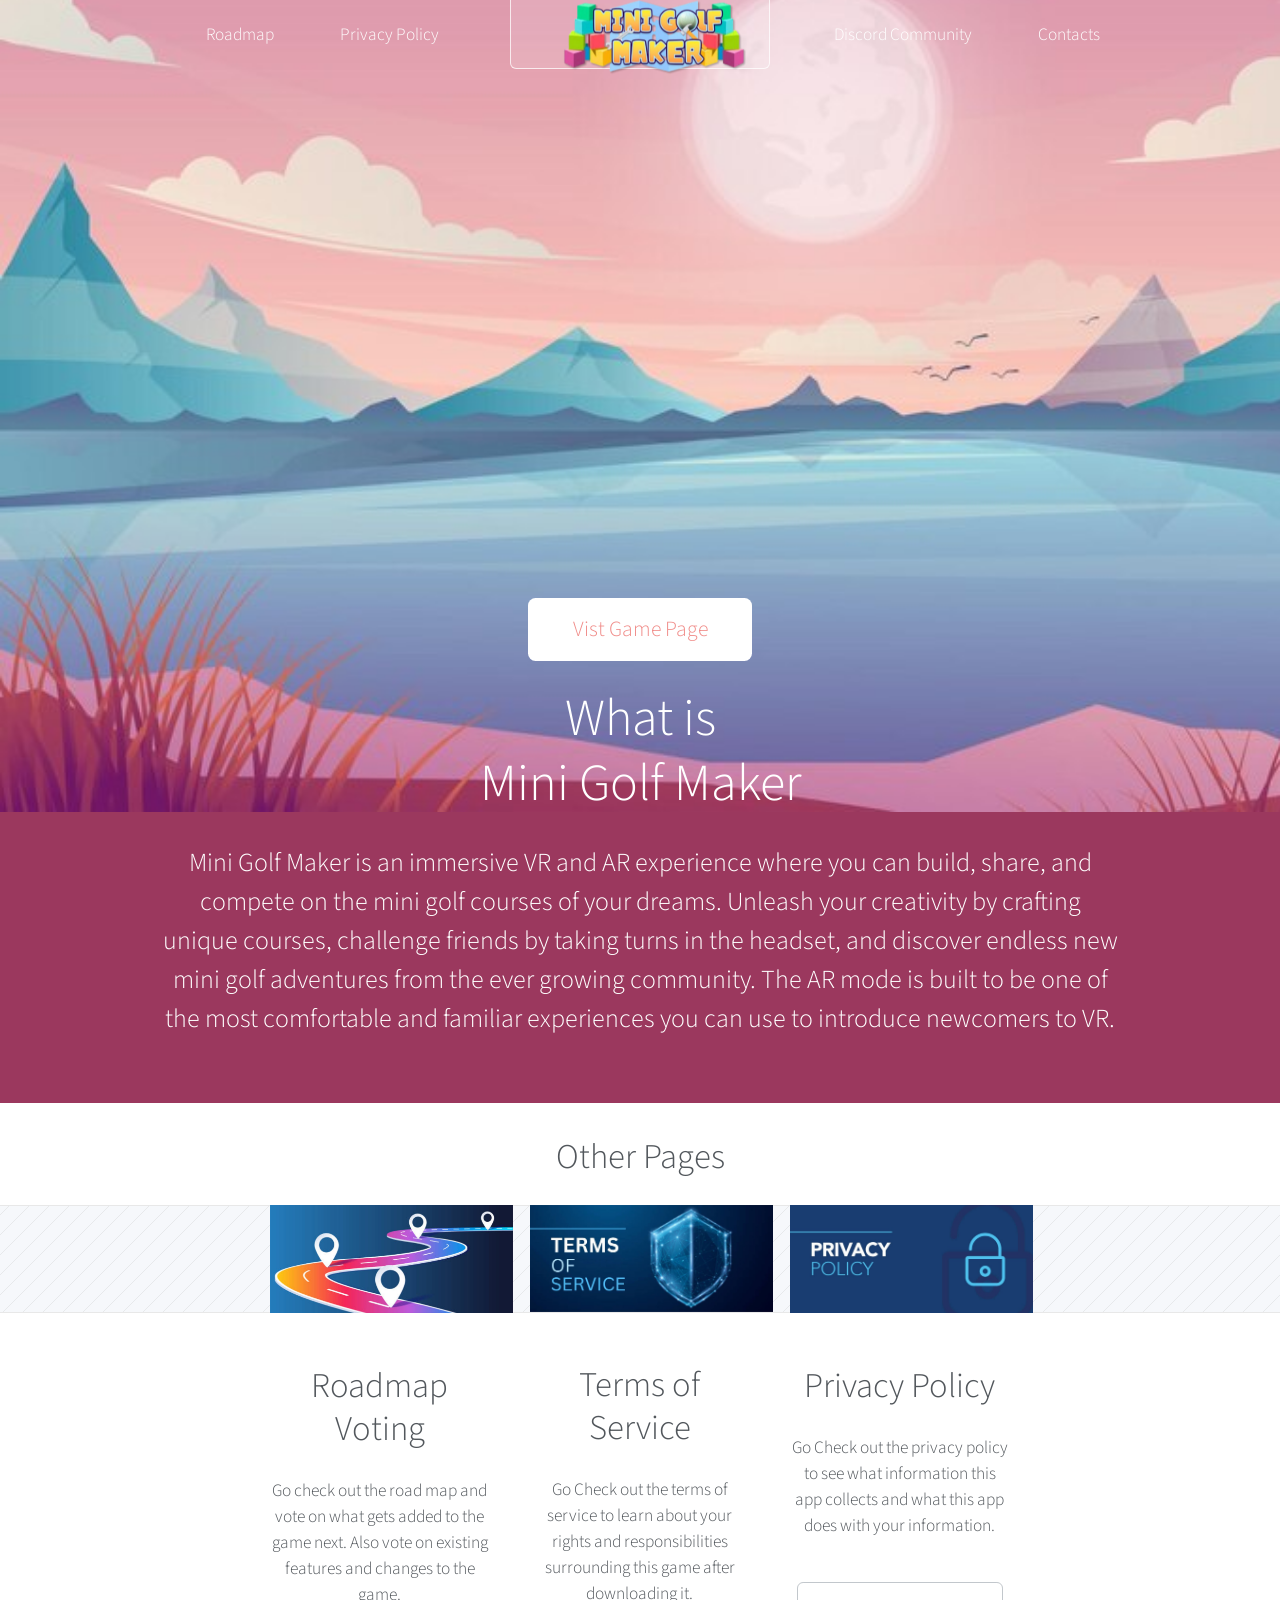
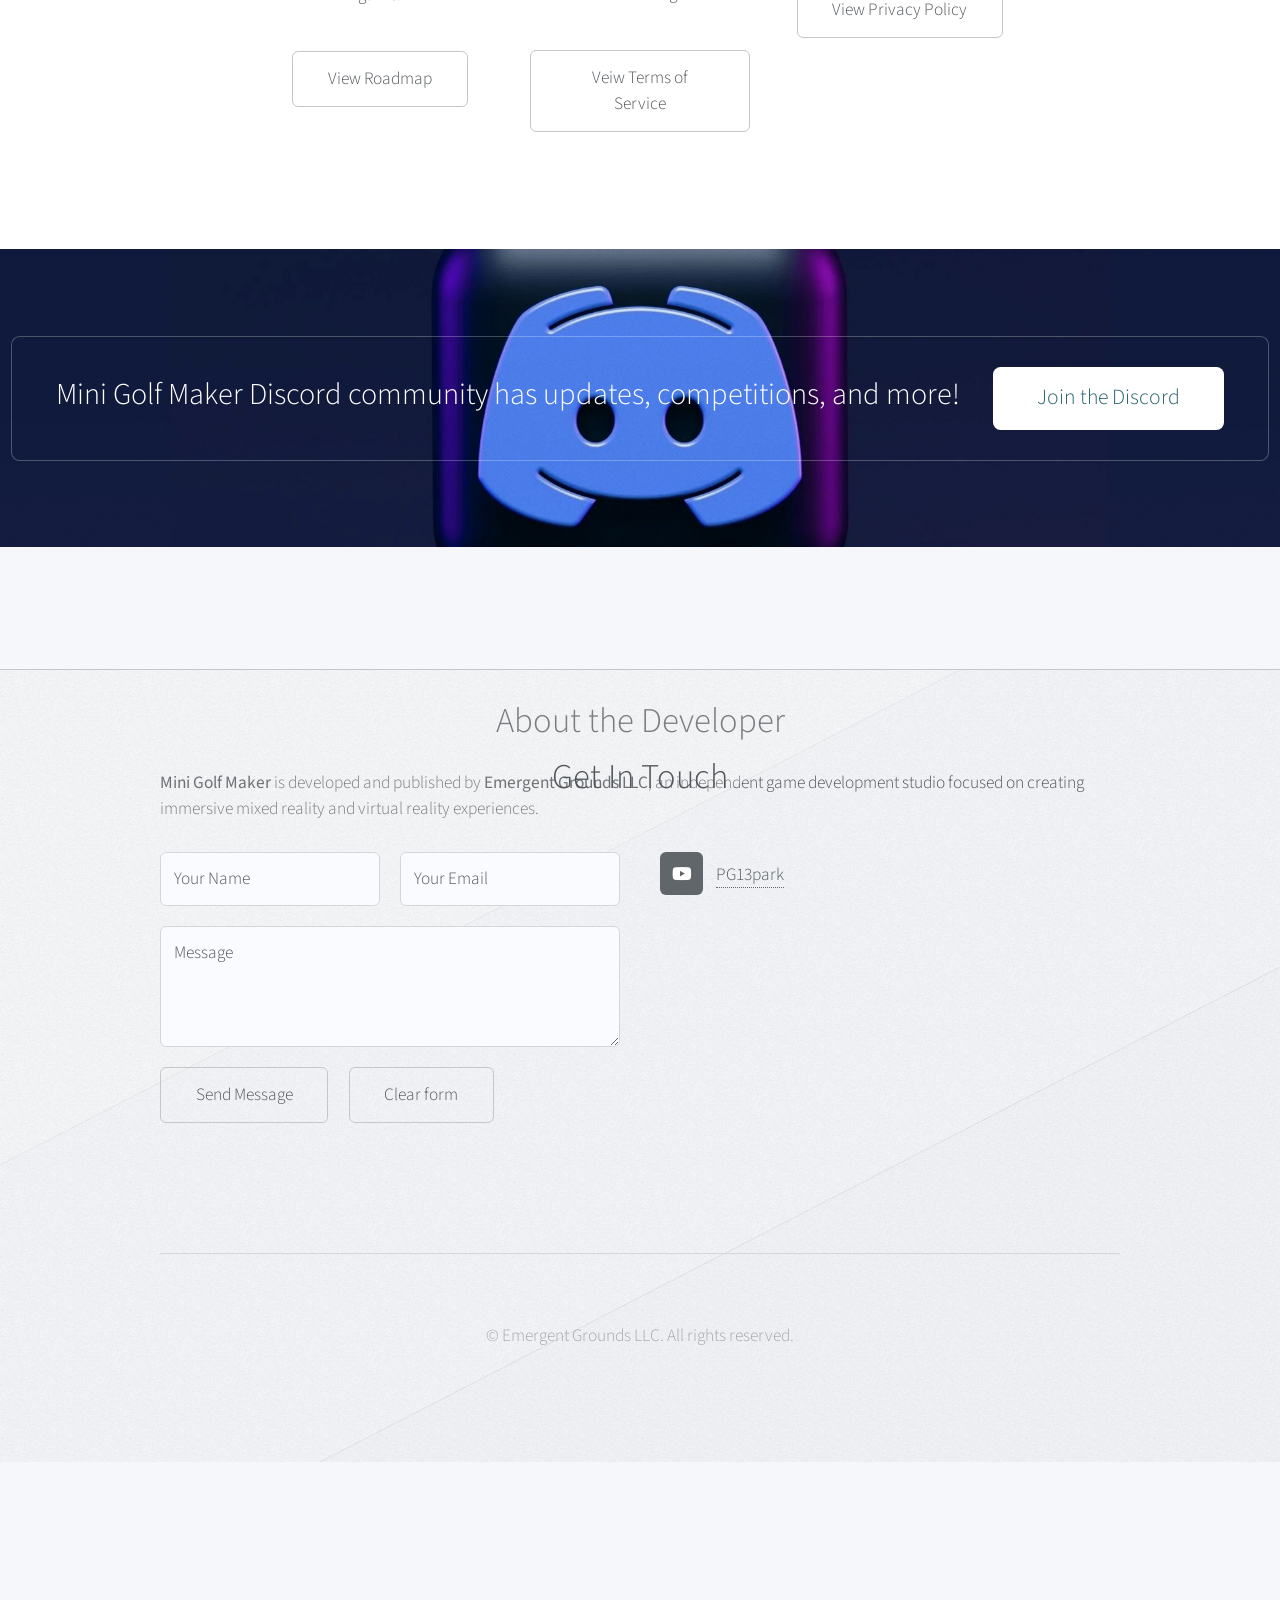
==== commit e5e57648: "Update index.html with new content and structure" ====
--- a/index.html
+++ b/index.html
@@ -25,7 +25,7 @@
 					<!-- Add the YouTube Embed Code -->
 					<div id="video-container">
 						    <iframe id="video" width="100%" height="675" 
-						            src="https://www.youtube.com/embed/Lx9HlrY6lFA?playsinline=1" 
+						            src="https://www.youtube.com/embed/RmJ7hx9-_A8?playsinline=1" 
 						            frameborder="0" allowfullscreen></iframe>
 						<!-- Logo -->
 						<h1 id="logo">
@@ -171,6 +171,18 @@
 					</div>
 				</body>
 
+				<section class="container">
+				    <header class="major">
+				        <h2>About the Developer</h2>
+				    </header>
+				
+				    <p>
+				        <strong>Mini Golf Maker</strong> is developed and published by
+				        <strong>Emergent Grounds LLC</strong>, an independent game development
+				        studio focused on creating immersive mixed reality and virtual reality
+				        experiences.
+				    </p>
+				</section>
 			<!-- Footer -->
 				<div id="footer-wrapper">
 					<div id="footer" class="container">
@@ -210,7 +222,7 @@
 					</div>
 					<div id="copyright" class="container">
 						<ul class="menu">
-							<li>&copy; Mini Golf Maker. All rights reserved.</li>
+							<li>&copy; Emergent Grounds LLC. All rights reserved.</li>
 						</ul>
 					</div>
 				</div>
@@ -227,3 +239,4 @@
 
 	</body>
 </html>
+
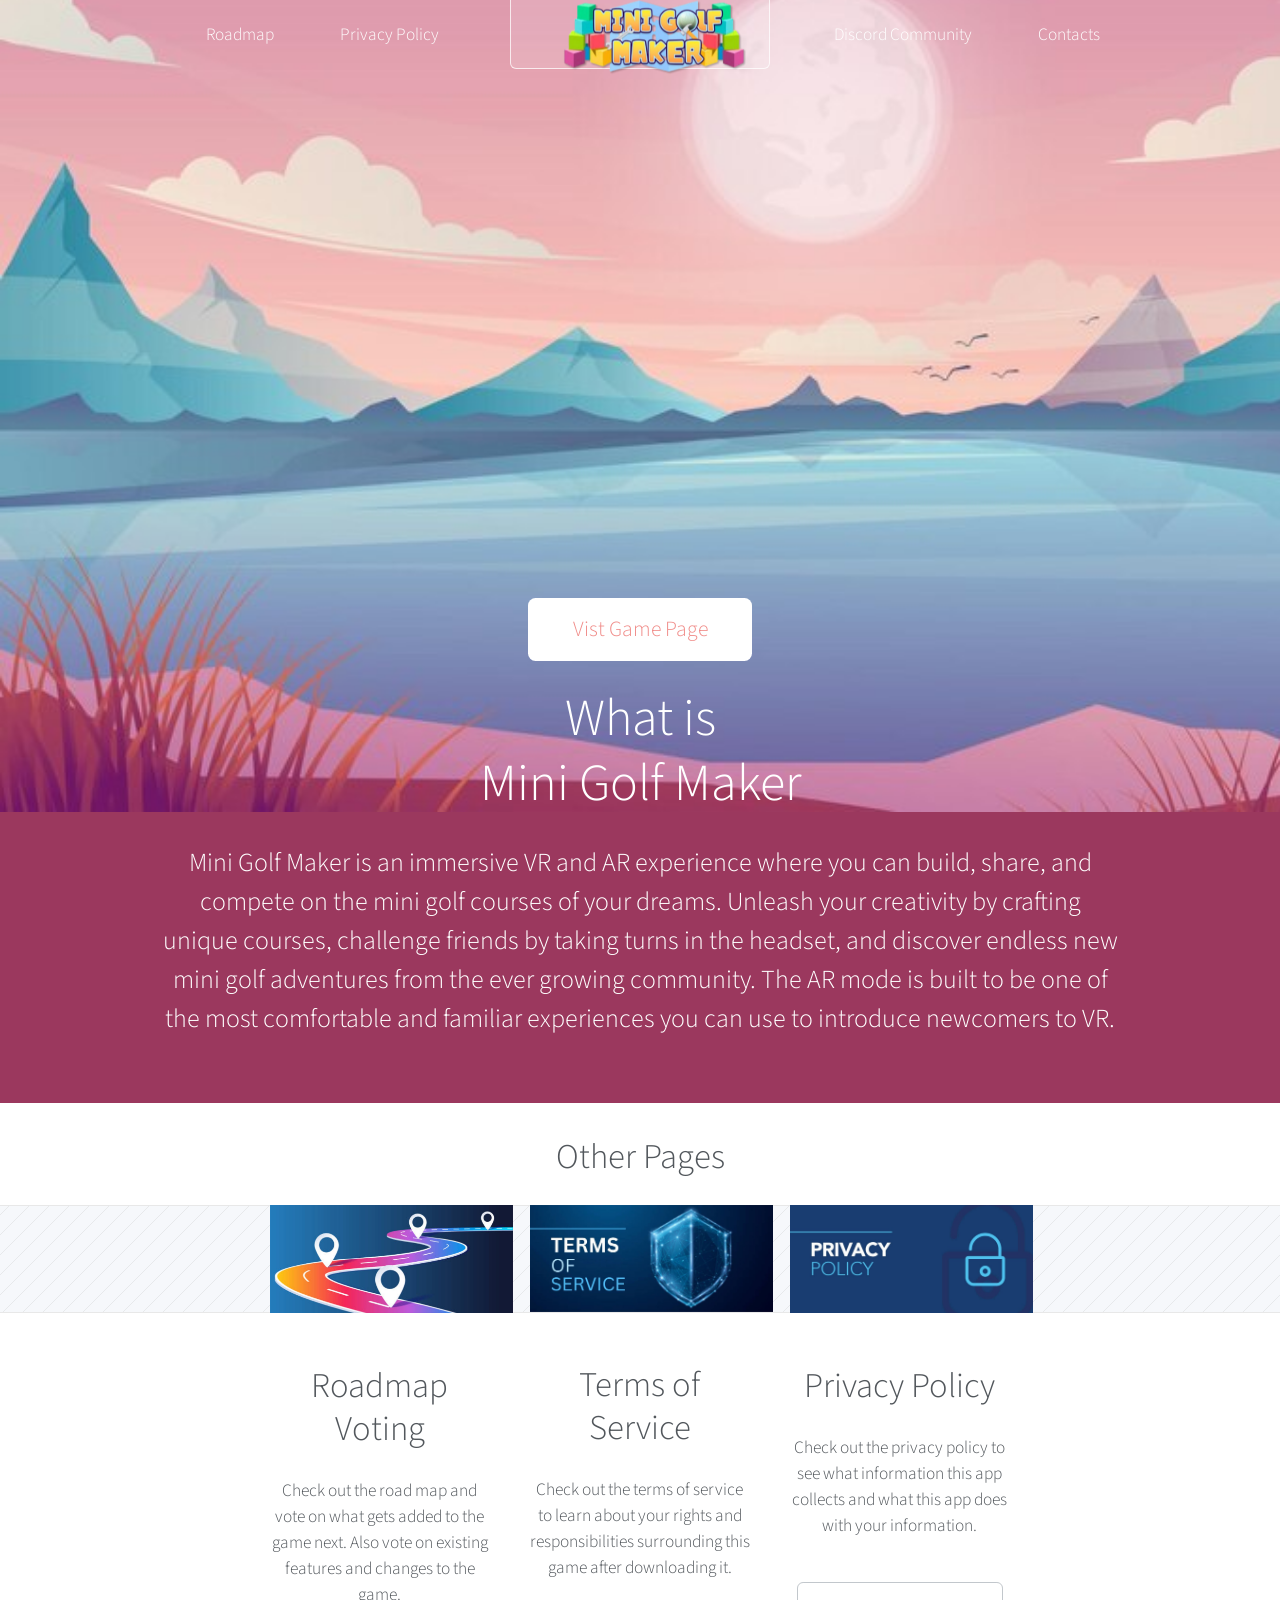
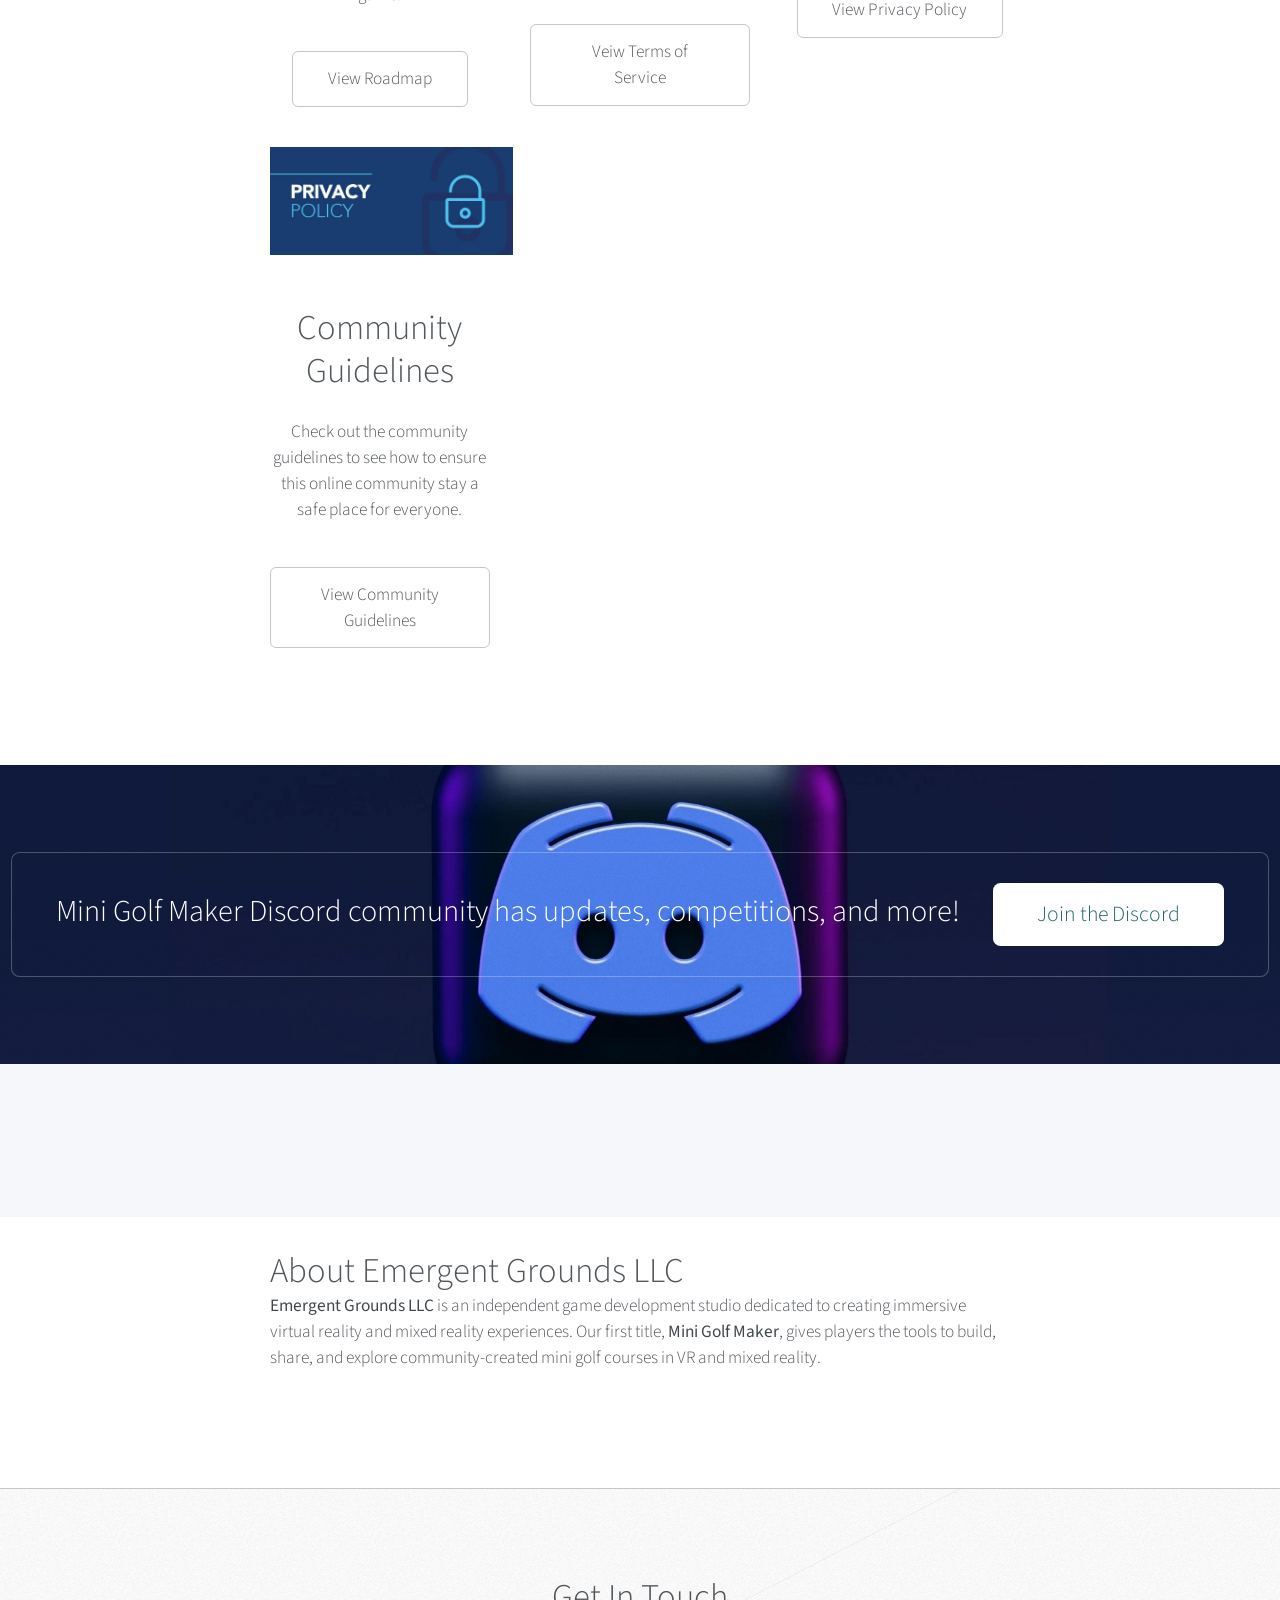
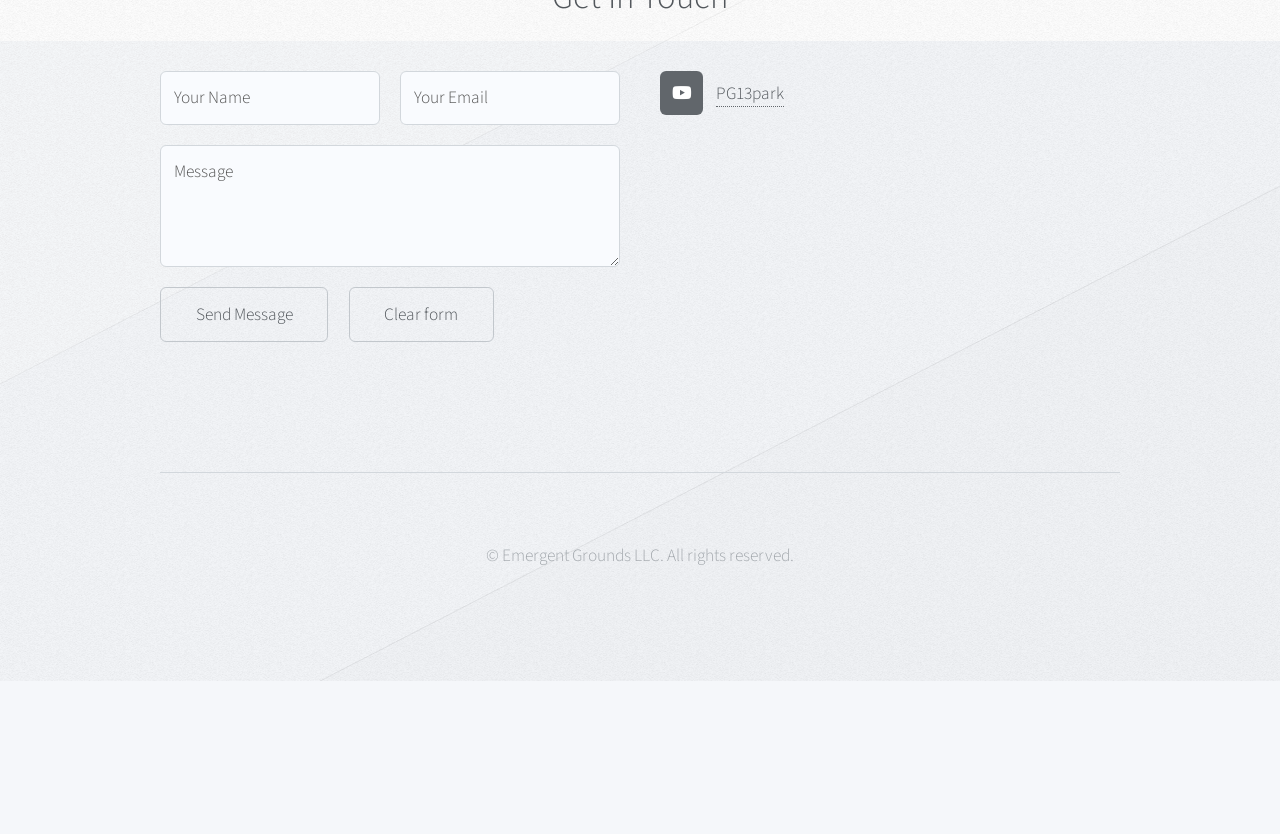
==== commit 4615c9ad: "Update index.html" ====
--- a/index.html
+++ b/index.html
@@ -123,7 +123,7 @@
 								<header>
 									<h2>Roadmap Voting</h2>
 								</header>
-								<p>Go check out the road map and vote on what gets added to the game next. 
+								<p>Check out the road map and vote on what gets added to the game next. 
 									Also vote on existing features and changes to the game.</p>
 									<ul class="actions">
 										<li><a href="https://mini-golf-maker.ducalis.io/mini-golf-maker-roadmap" class="button">View Roadmap</a></li>
@@ -136,7 +136,7 @@
 								<header>
 									<h2>Terms of Service</h2>
 								</header>
-								<p >Go Check out the terms of service to learn about your rights and responsibilities surrounding this game after downloading it.</p>
+								<p >Check out the terms of service to learn about your rights and responsibilities surrounding this game after downloading it.</p>
 								<ul class="actions">
 									<li><a href="terms-of-service.html" class="button">Veiw Terms of Service</a></li>
 								</ul>
@@ -148,10 +148,22 @@
 								<header>
 									<h2>Privacy Policy</h2>
 								</header>
-								<p>Go Check out the privacy policy to see what information this app collects 
+								<p>Check out the privacy policy to see what information this app collects 
 									and what this app does with your information.</p>
 								<ul class="actions">
 									<li><a href="privacy-policy.html" class="button">View Privacy Policy</a></li>
+								</ul>
+							</section>
+							<section id="Community-Guidelines" class="col-4 col-12-narrower feature">
+								<div class="image-wrapper">
+									<a href="community-guidelines.html" class="image featured"><img src="images/privacy-policy.jpg" alt="" /></a>
+								</div>
+								<header>
+									<h2>Community Guidelines</h2>
+								</header>
+								<p>Check out the community guidelines to see how to ensure this online community stay a safe place for everyone.</p>
+								<ul class="actions">
+									<li><a href="community-guidelines.html" class="button">View Community Guidelines</a></li>
 								</ul>
 							</section>
 						</div>
@@ -171,18 +183,20 @@
 					</div>
 				</body>
 
-				<section class="container">
-				    <header class="major">
-				        <h2>About the Developer</h2>
-				    </header>
-				
-				    <p>
-				        <strong>Mini Golf Maker</strong> is developed and published by
-				        <strong>Emergent Grounds LLC</strong>, an independent game development
-				        studio focused on creating immersive mixed reality and virtual reality
-				        experiences.
-				    </p>
-				</section>
+				<div class="wrapper">
+				    <section class="container">
+				        <h2>About Emergent Grounds LLC</h2>
+						<p>
+						    <strong>Emergent Grounds LLC</strong> is an independent game development
+						    studio dedicated to creating immersive virtual reality and mixed reality
+						    experiences.
+						
+						    Our first title, <strong>Mini Golf Maker</strong>, gives players the tools
+						    to build, share, and explore community-created mini golf courses in VR
+						    and mixed reality.
+						</p>				
+				    </section>
+				</div>
 			<!-- Footer -->
 				<div id="footer-wrapper">
 					<div id="footer" class="container">
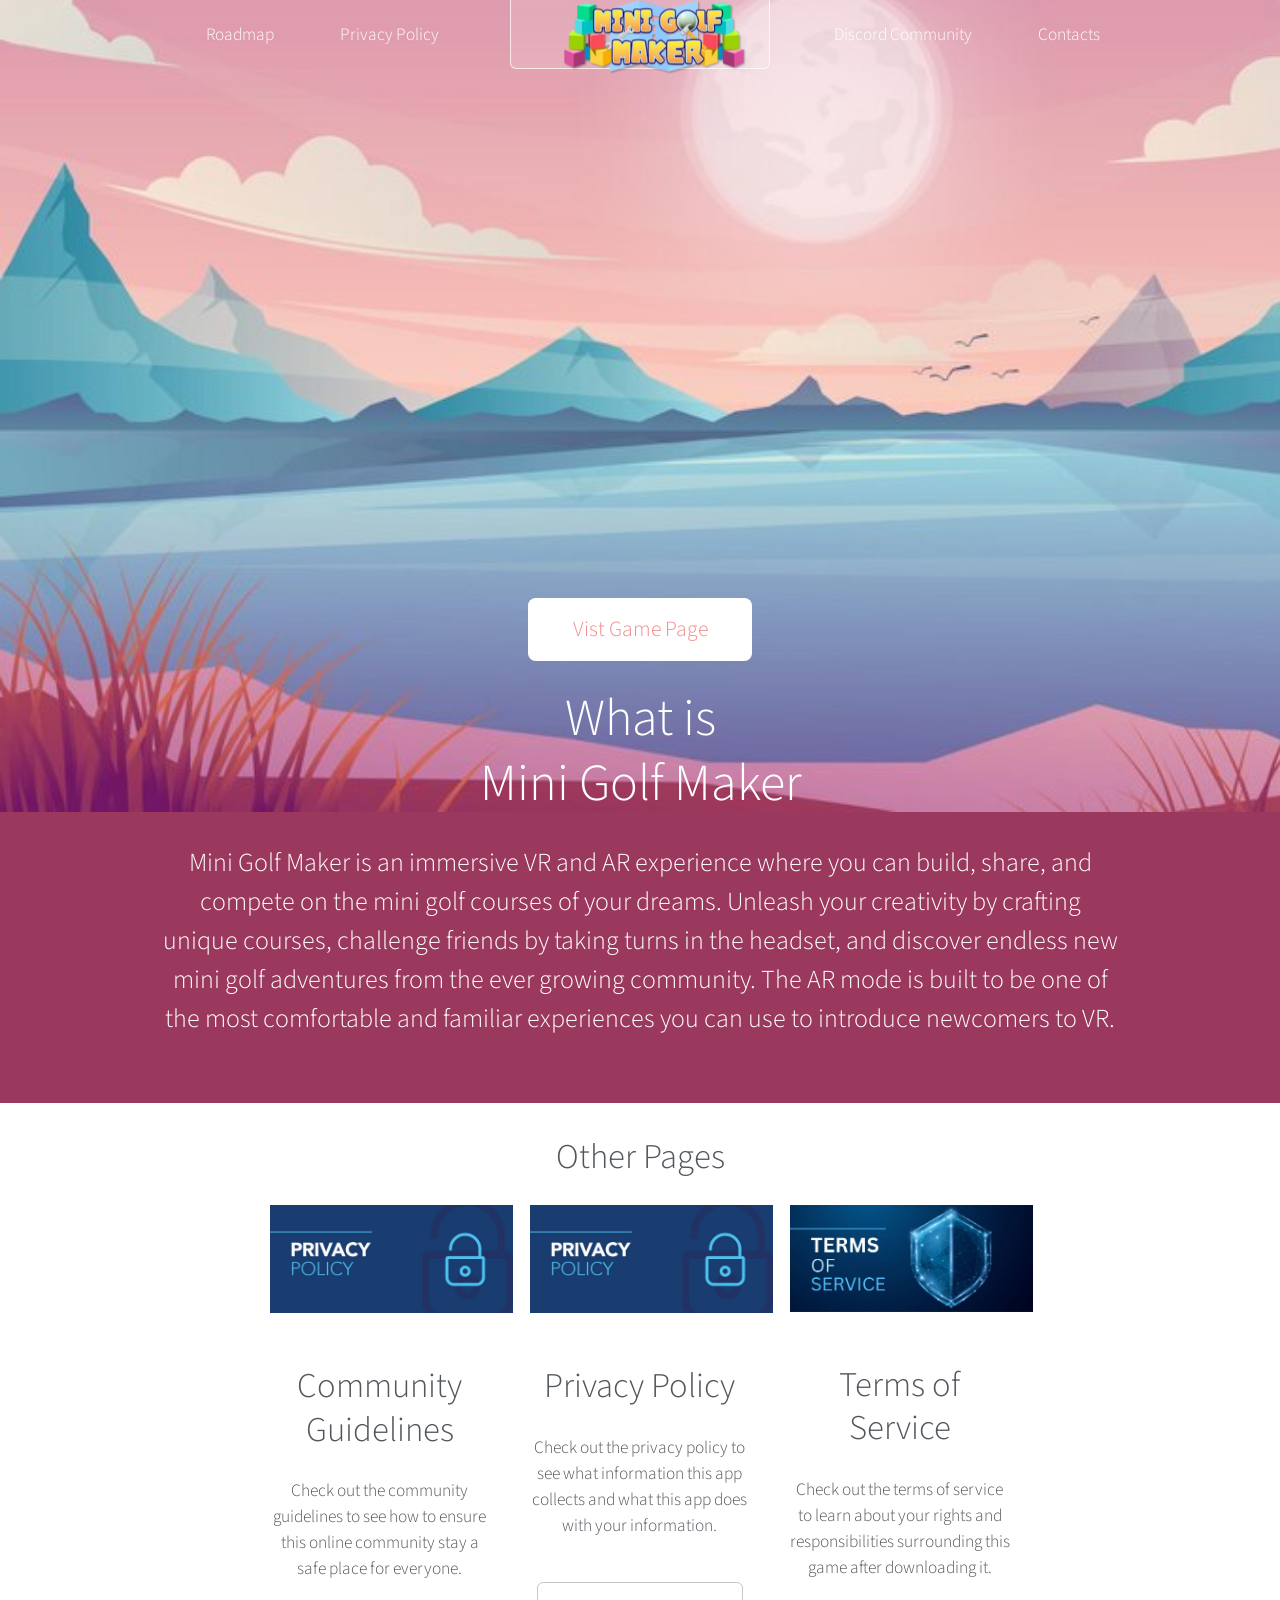
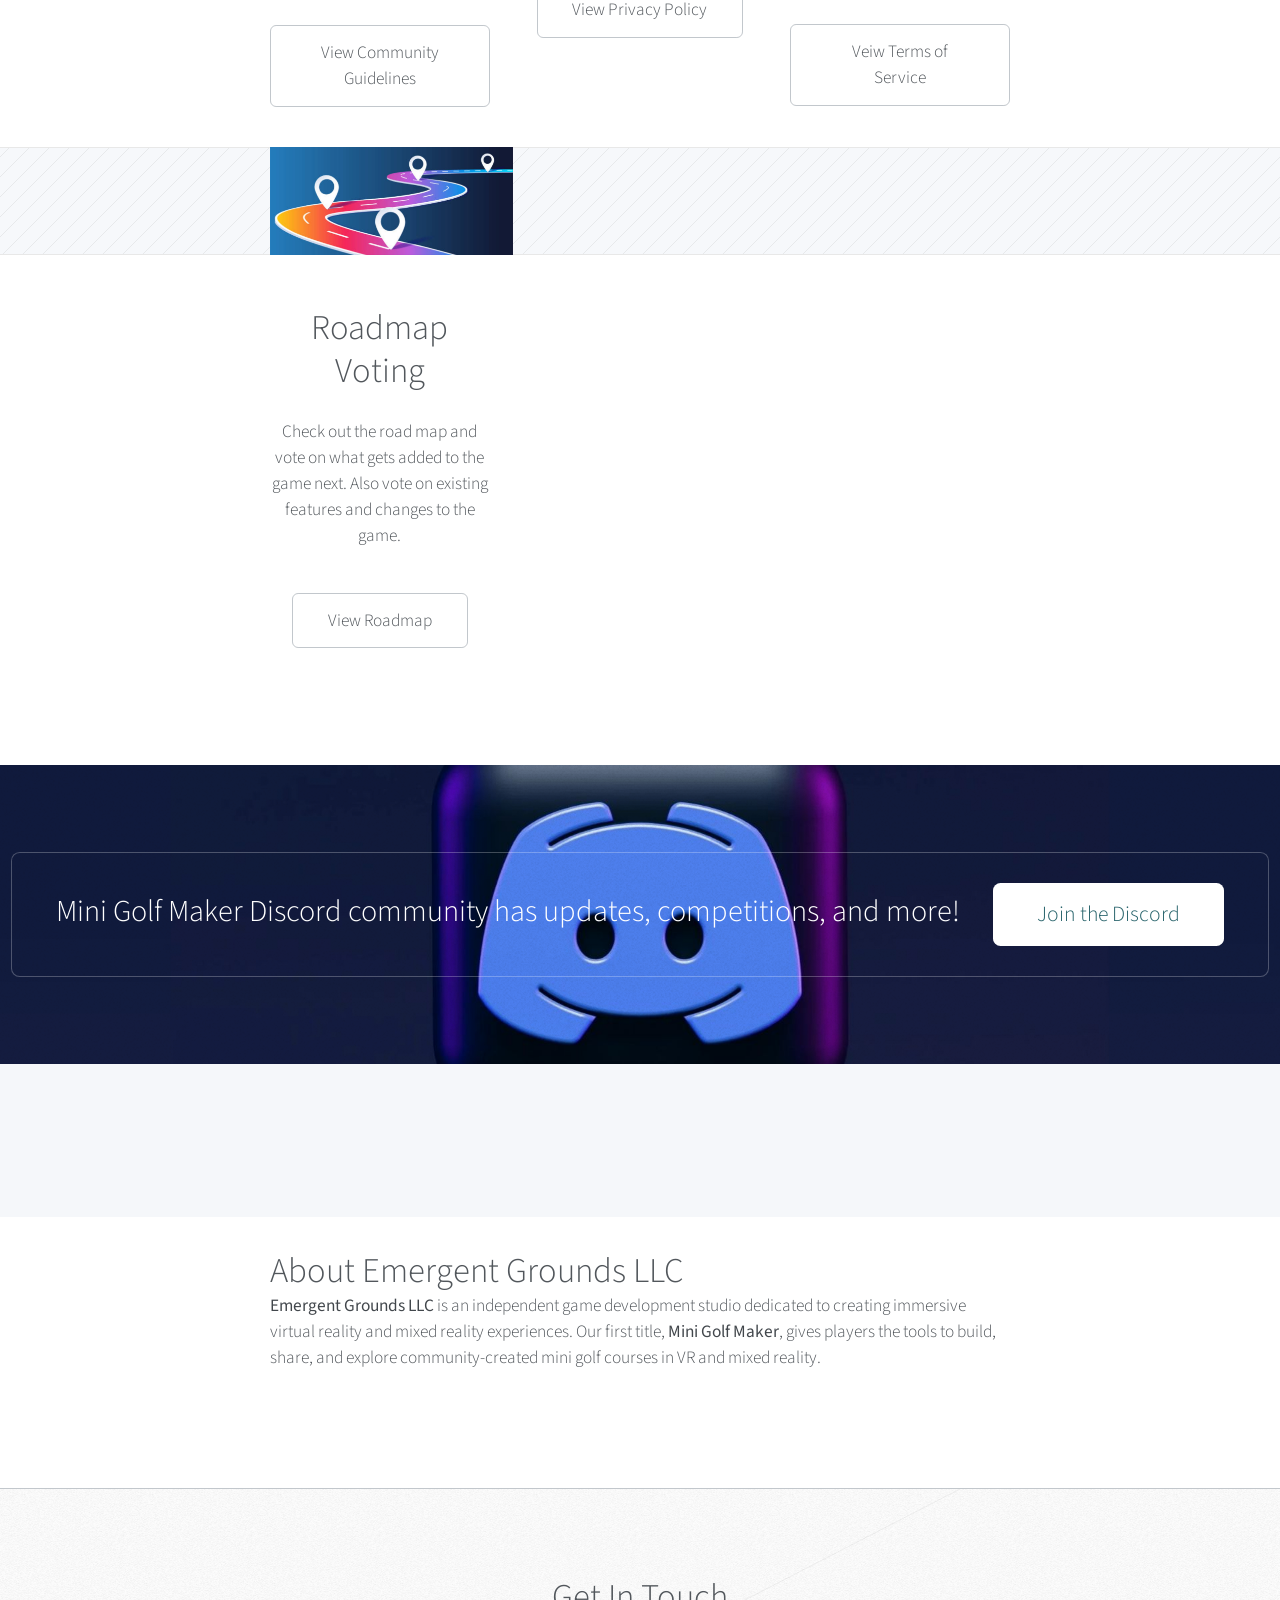
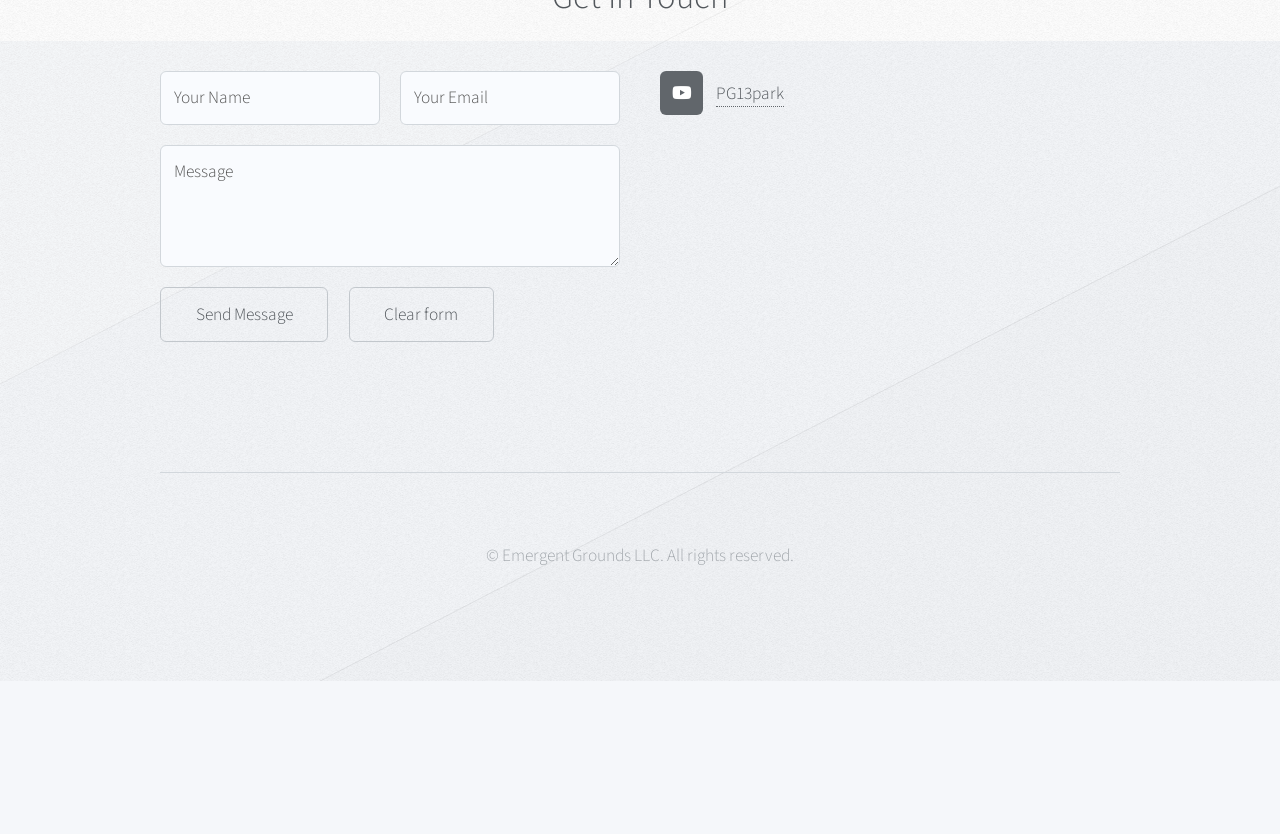
==== commit affb9b5d: "Update index.html" ====
--- a/index.html
+++ b/index.html
@@ -116,6 +116,43 @@
 							<h2>Other Pages</h2>
 						</header>
 						<div class="row features">
+							<section id="Community-Guidelines" class="col-4 col-12-narrower feature">
+								<div class="image-wrapper">
+									<a href="community-guidelines.html" class="image featured"><img src="images/privacy-policy.jpg" alt="" /></a>
+								</div>
+								<header>
+									<h2>Community Guidelines</h2>
+								</header>
+								<p>Check out the community guidelines to see how to ensure this online community stay a safe place for everyone.</p>
+								<ul class="actions">
+									<li><a href="community-guidelines.html" class="button">View Community Guidelines</a></li>
+								</ul>
+							</section>
+							<section id="Privacy-Policy" class="col-4 col-12-narrower feature">
+								<div class="image-wrapper">
+									<a href="privacy-policy.html" class="image featured"><img src="images/privacy-policy.jpg" alt="" /></a>
+								</div>
+								<header>
+									<h2>Privacy Policy</h2>
+								</header>
+								<p>Check out the privacy policy to see what information this app collects 
+									and what this app does with your information.</p>
+								<ul class="actions">
+									<li><a href="privacy-policy.html" class="button">View Privacy Policy</a></li>
+								</ul>
+							</section>
+							<section id="Terms-of-Service" class="col-4 col-12-narrower feature">
+								<div class="image-wrapper">
+									<a href="terms-of-service.html" class="image featured"><img src="images/TOS.jpg" alt="" /></a>
+								</div>
+								<header>
+									<h2>Terms of Service</h2>
+								</header>
+								<p >Check out the terms of service to learn about your rights and responsibilities surrounding this game after downloading it.</p>
+								<ul class="actions">
+									<li><a href="terms-of-service.html" class="button">Veiw Terms of Service</a></li>
+								</ul>
+							</section>
 							<section id="Roadmap" class="col-4 col-12-narrower feature">
 								<div class="image-wrapper first">
 									<a href="https://mini-golf-maker.ducalis.io/mini-golf-maker-roadmap" class="image featured"><img src="images/roadmap.jpg" alt="" /></a>
@@ -128,43 +165,6 @@
 									<ul class="actions">
 										<li><a href="https://mini-golf-maker.ducalis.io/mini-golf-maker-roadmap" class="button">View Roadmap</a></li>
 									</ul>
-							</section>
-							<section id="Terms-of-Service" class="col-4 col-12-narrower feature">
-								<div class="image-wrapper">
-									<a href="terms-of-service.html" class="image featured"><img src="images/TOS.jpg" alt="" /></a>
-								</div>
-								<header>
-									<h2>Terms of Service</h2>
-								</header>
-								<p >Check out the terms of service to learn about your rights and responsibilities surrounding this game after downloading it.</p>
-								<ul class="actions">
-									<li><a href="terms-of-service.html" class="button">Veiw Terms of Service</a></li>
-								</ul>
-							</section>
-							<section id="Privacy-Policy" class="col-4 col-12-narrower feature">
-								<div class="image-wrapper">
-									<a href="privacy-policy.html" class="image featured"><img src="images/privacy-policy.jpg" alt="" /></a>
-								</div>
-								<header>
-									<h2>Privacy Policy</h2>
-								</header>
-								<p>Check out the privacy policy to see what information this app collects 
-									and what this app does with your information.</p>
-								<ul class="actions">
-									<li><a href="privacy-policy.html" class="button">View Privacy Policy</a></li>
-								</ul>
-							</section>
-							<section id="Community-Guidelines" class="col-4 col-12-narrower feature">
-								<div class="image-wrapper">
-									<a href="community-guidelines.html" class="image featured"><img src="images/privacy-policy.jpg" alt="" /></a>
-								</div>
-								<header>
-									<h2>Community Guidelines</h2>
-								</header>
-								<p>Check out the community guidelines to see how to ensure this online community stay a safe place for everyone.</p>
-								<ul class="actions">
-									<li><a href="community-guidelines.html" class="button">View Community Guidelines</a></li>
-								</ul>
 							</section>
 						</div>
 					</section>
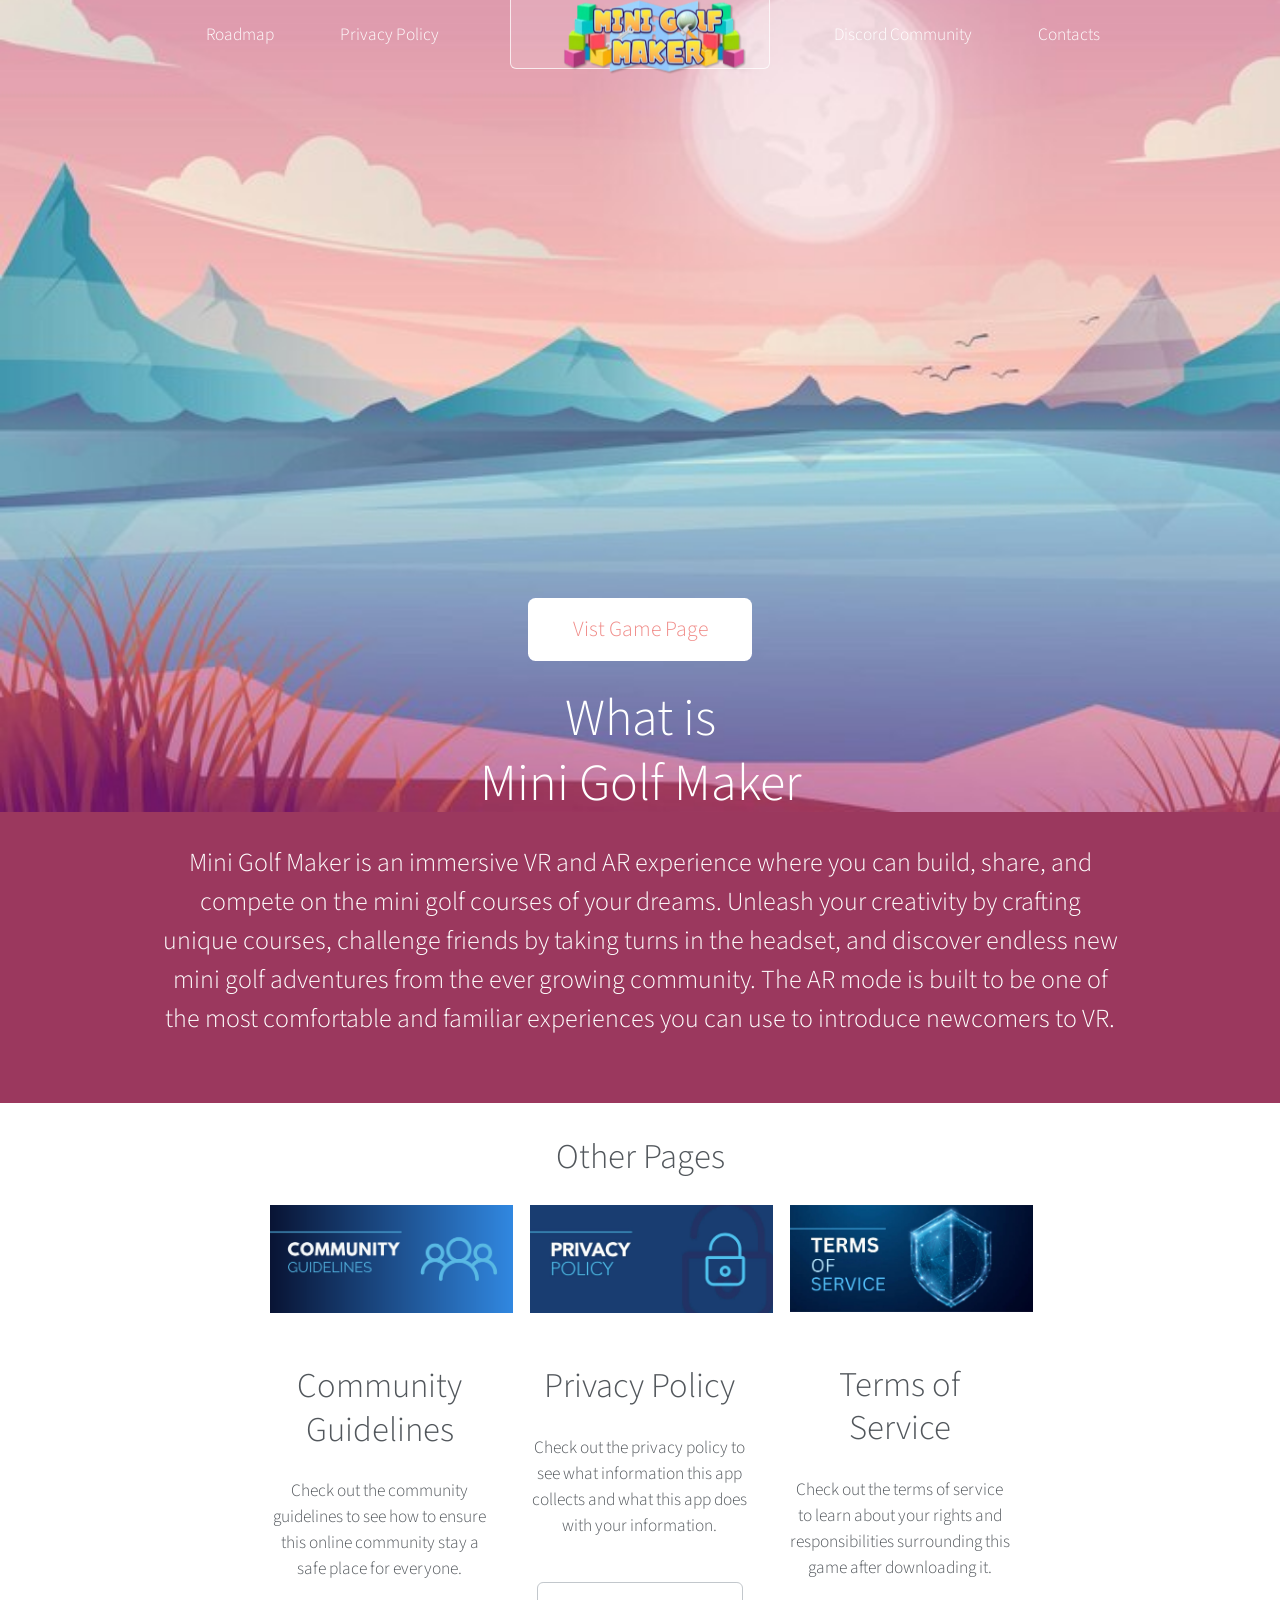
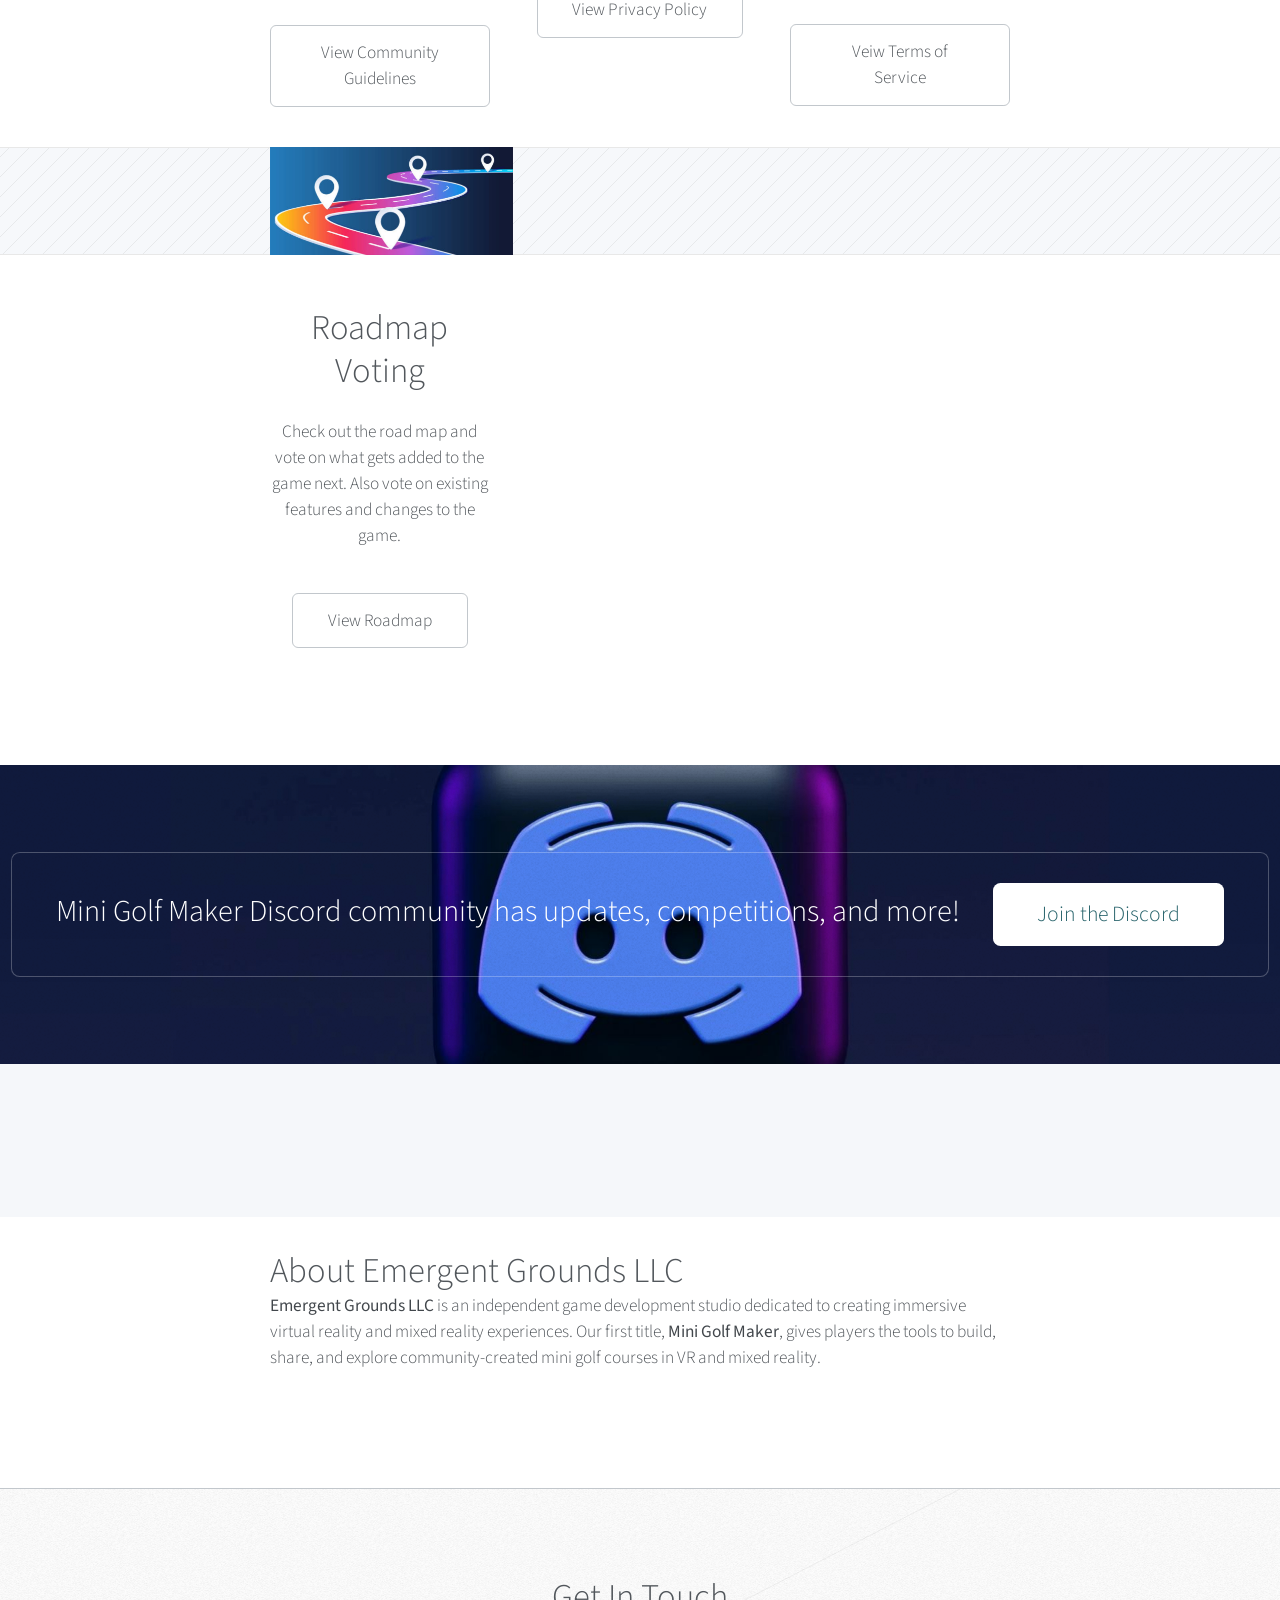
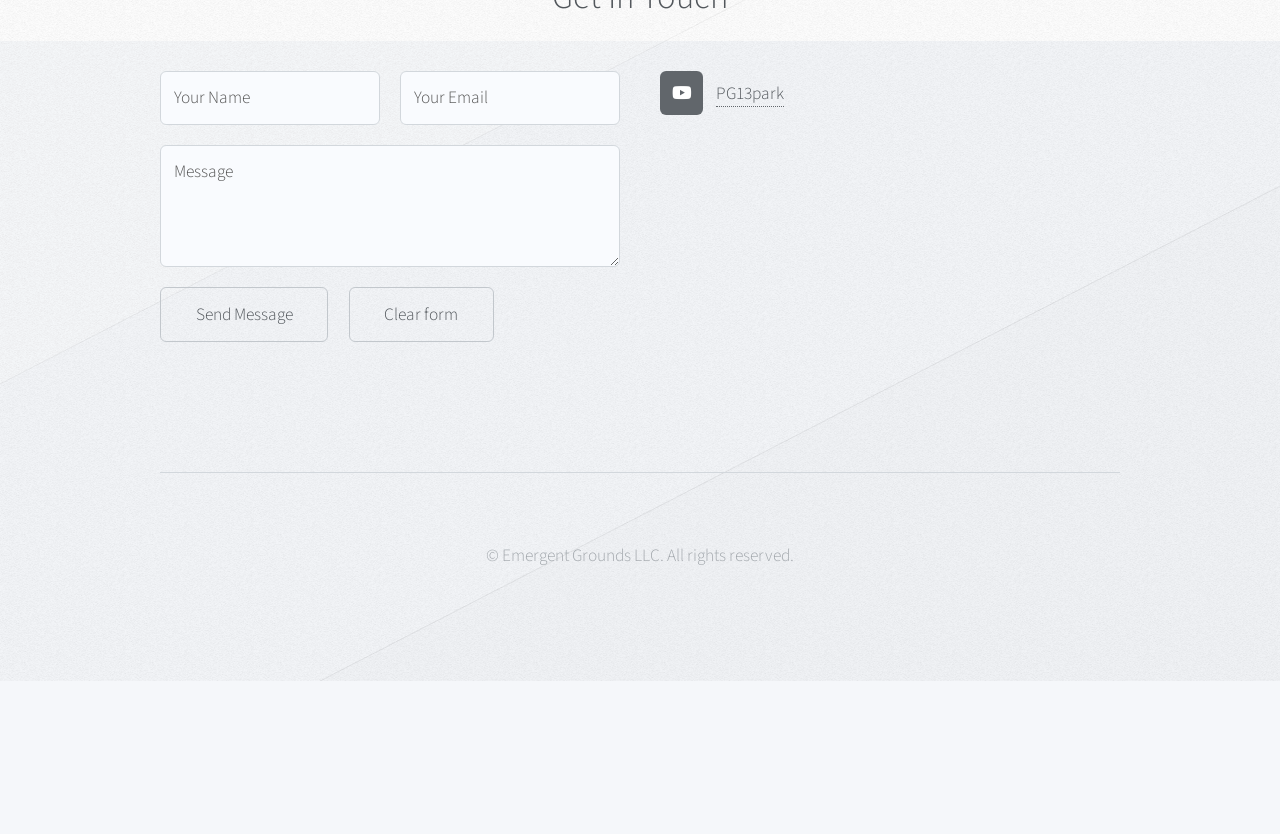
==== commit 54e7f695: "Fix HTML formatting and structure" ====
--- a/index.html
+++ b/index.html
@@ -118,7 +118,7 @@
 						<div class="row features">
 							<section id="Community-Guidelines" class="col-4 col-12-narrower feature">
 								<div class="image-wrapper">
-									<a href="community-guidelines.html" class="image featured"><img src="images/privacy-policy.jpg" alt="" /></a>
+									<a href="community-guidelines.html" class="image featured"><img src="images/COMMUNITY GUIDELINES.png" alt="" /></a>
 								</div>
 								<header>
 									<h2>Community Guidelines</h2>
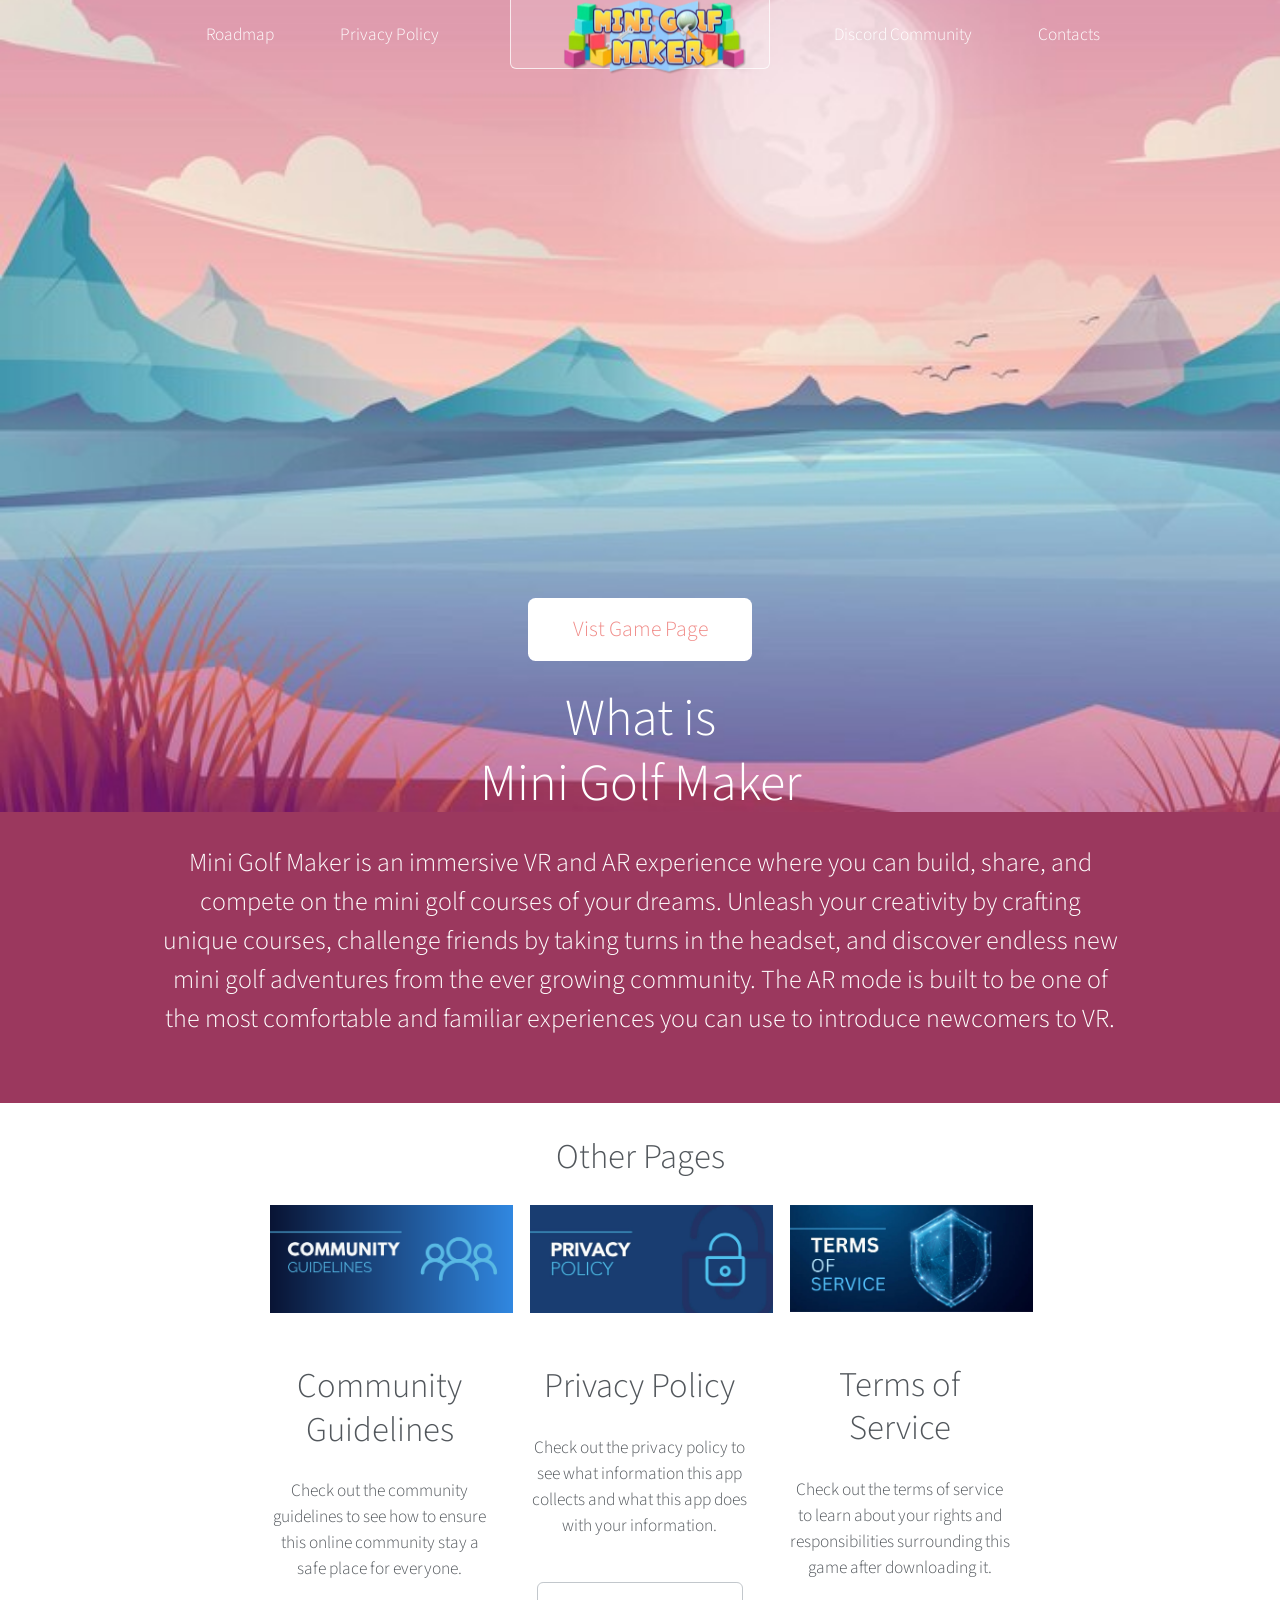
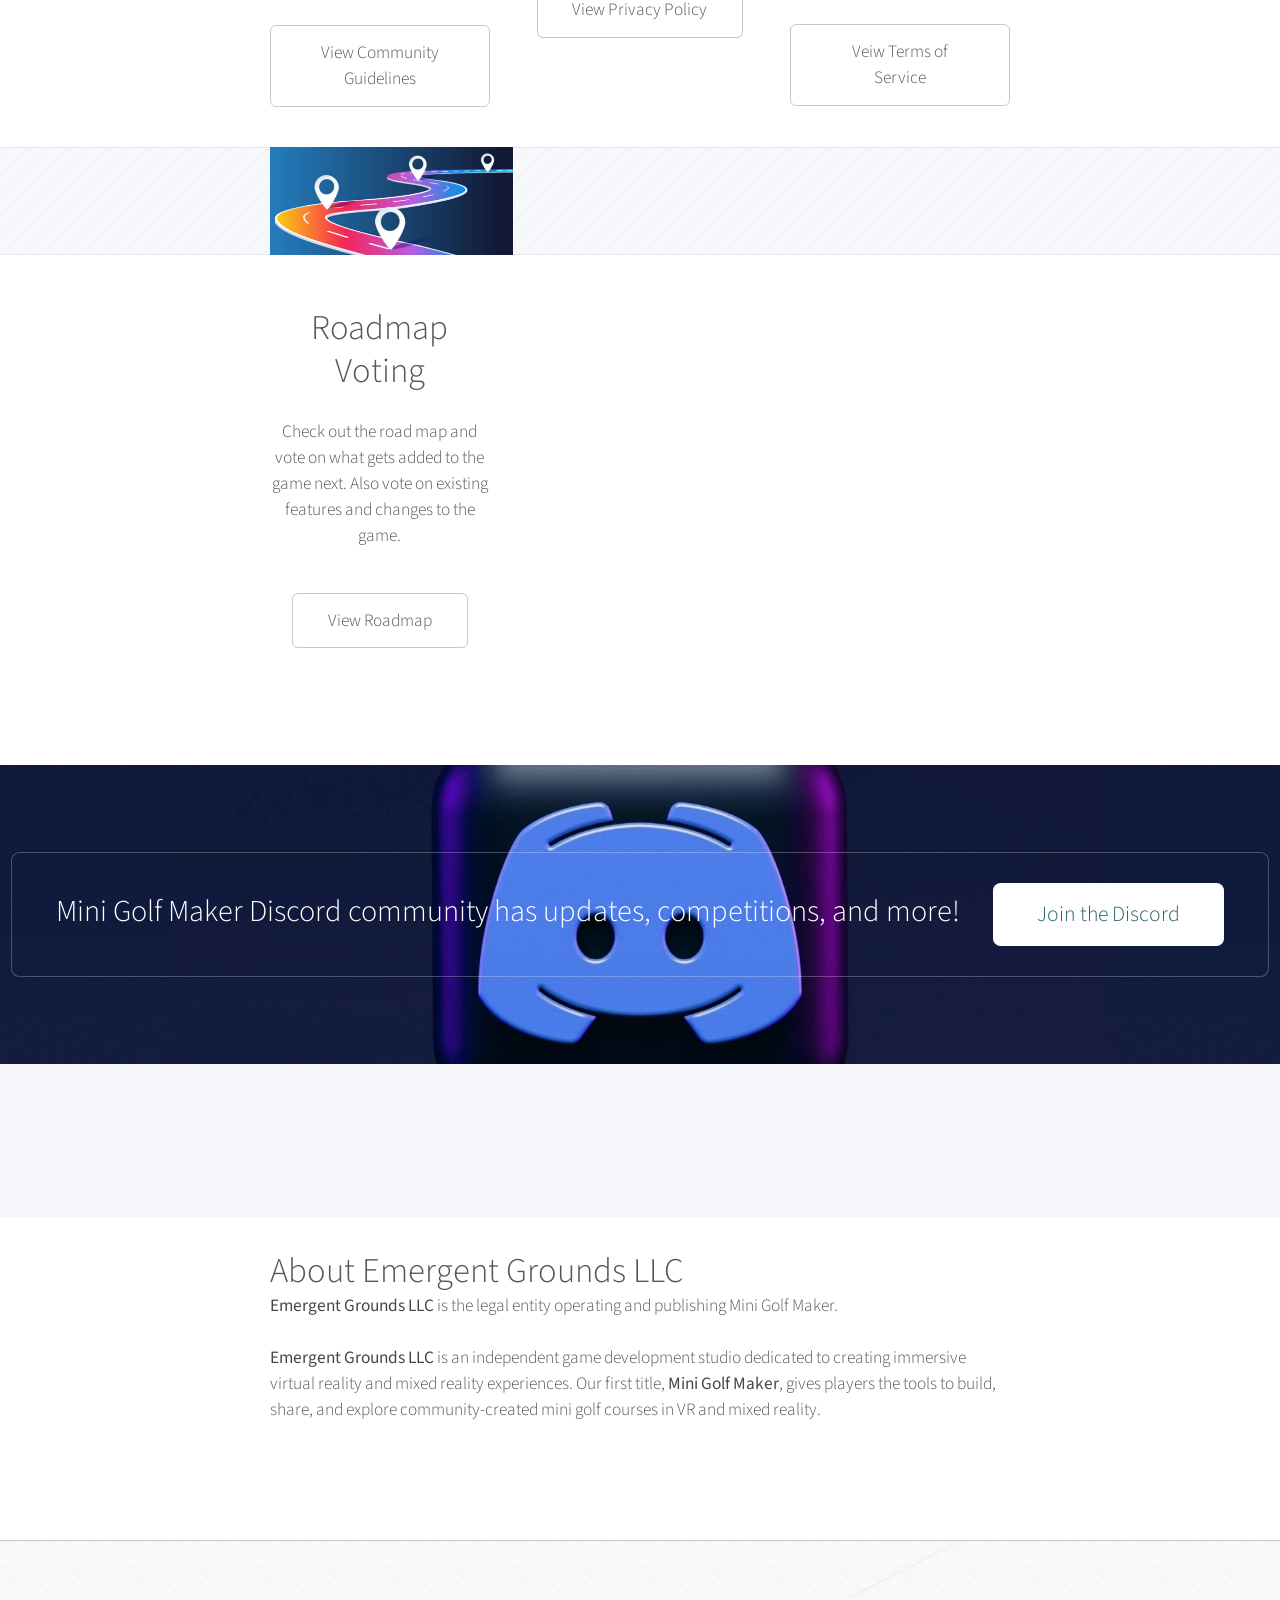
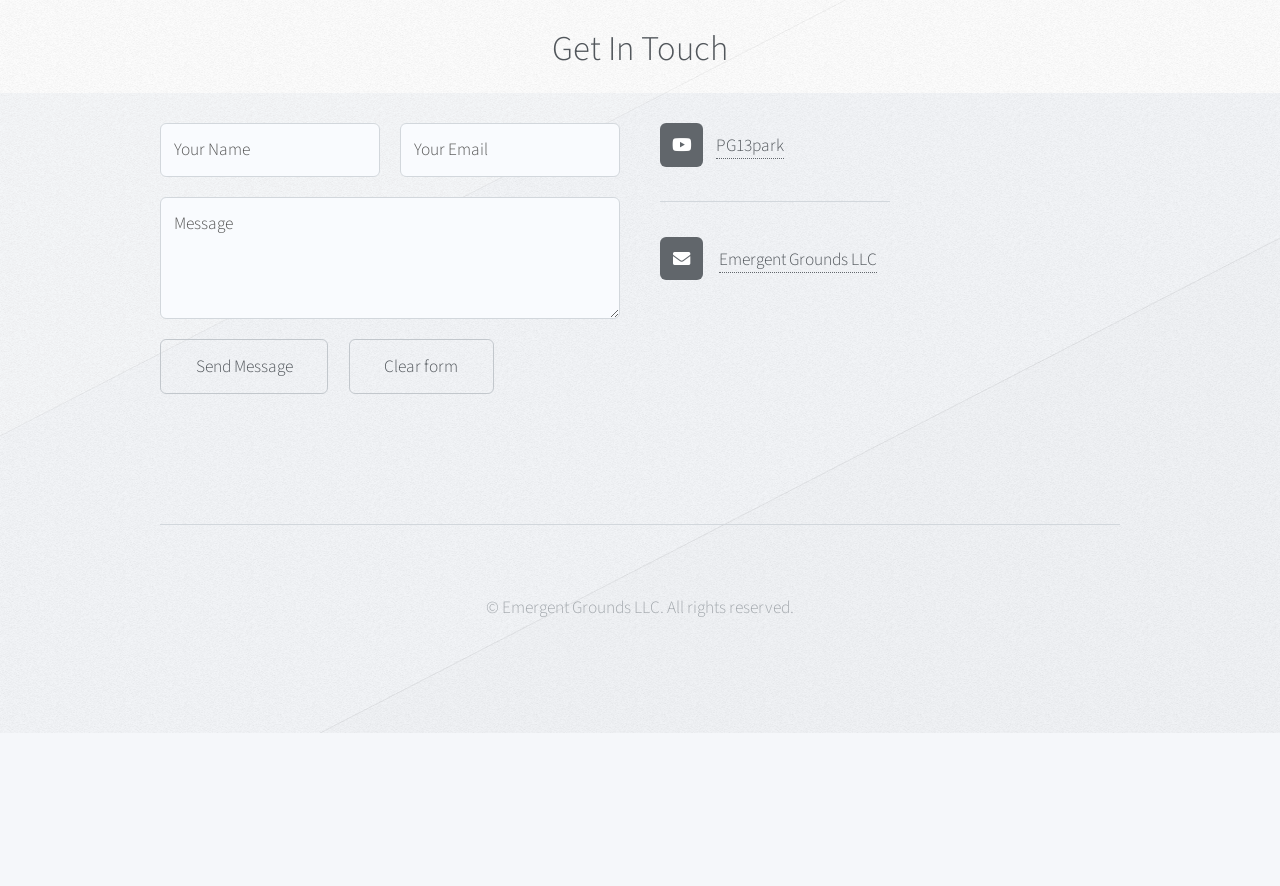
==== commit 5f68dd09: "Update index.html" ====
--- a/index.html
+++ b/index.html
@@ -186,6 +186,7 @@
 				<div class="wrapper">
 				    <section class="container">
 				        <h2>About Emergent Grounds LLC</h2>
+						<p><strong>Emergent Grounds LLC</strong> is the legal entity operating and publishing Mini Golf Maker.</p>
 						<p>
 						    <strong>Emergent Grounds LLC</strong> is an independent game development
 						    studio dedicated to creating immersive virtual reality and mixed reality
@@ -229,6 +230,11 @@
 								<div class="row gtr-0">
 									<ul class="divided icons col-6 col-12-mobile">
 										<li class="icon brands fa-youtube"><a href="https://www.youtube.com/channel/UCjV-VDiJbbCzYUJ2wFvccPA"><span class="extra">youtube.com/</span>PG13park</a></li>
+										<li class="icon solid fa-envelope">
+											<a href="mailto:emergentgroundsllc@gmail.com">
+												<span class="extra">email:</span> Emergent Grounds LLC
+											</a>
+										</li>
 									</ul>
 								</div>
 							</section>
